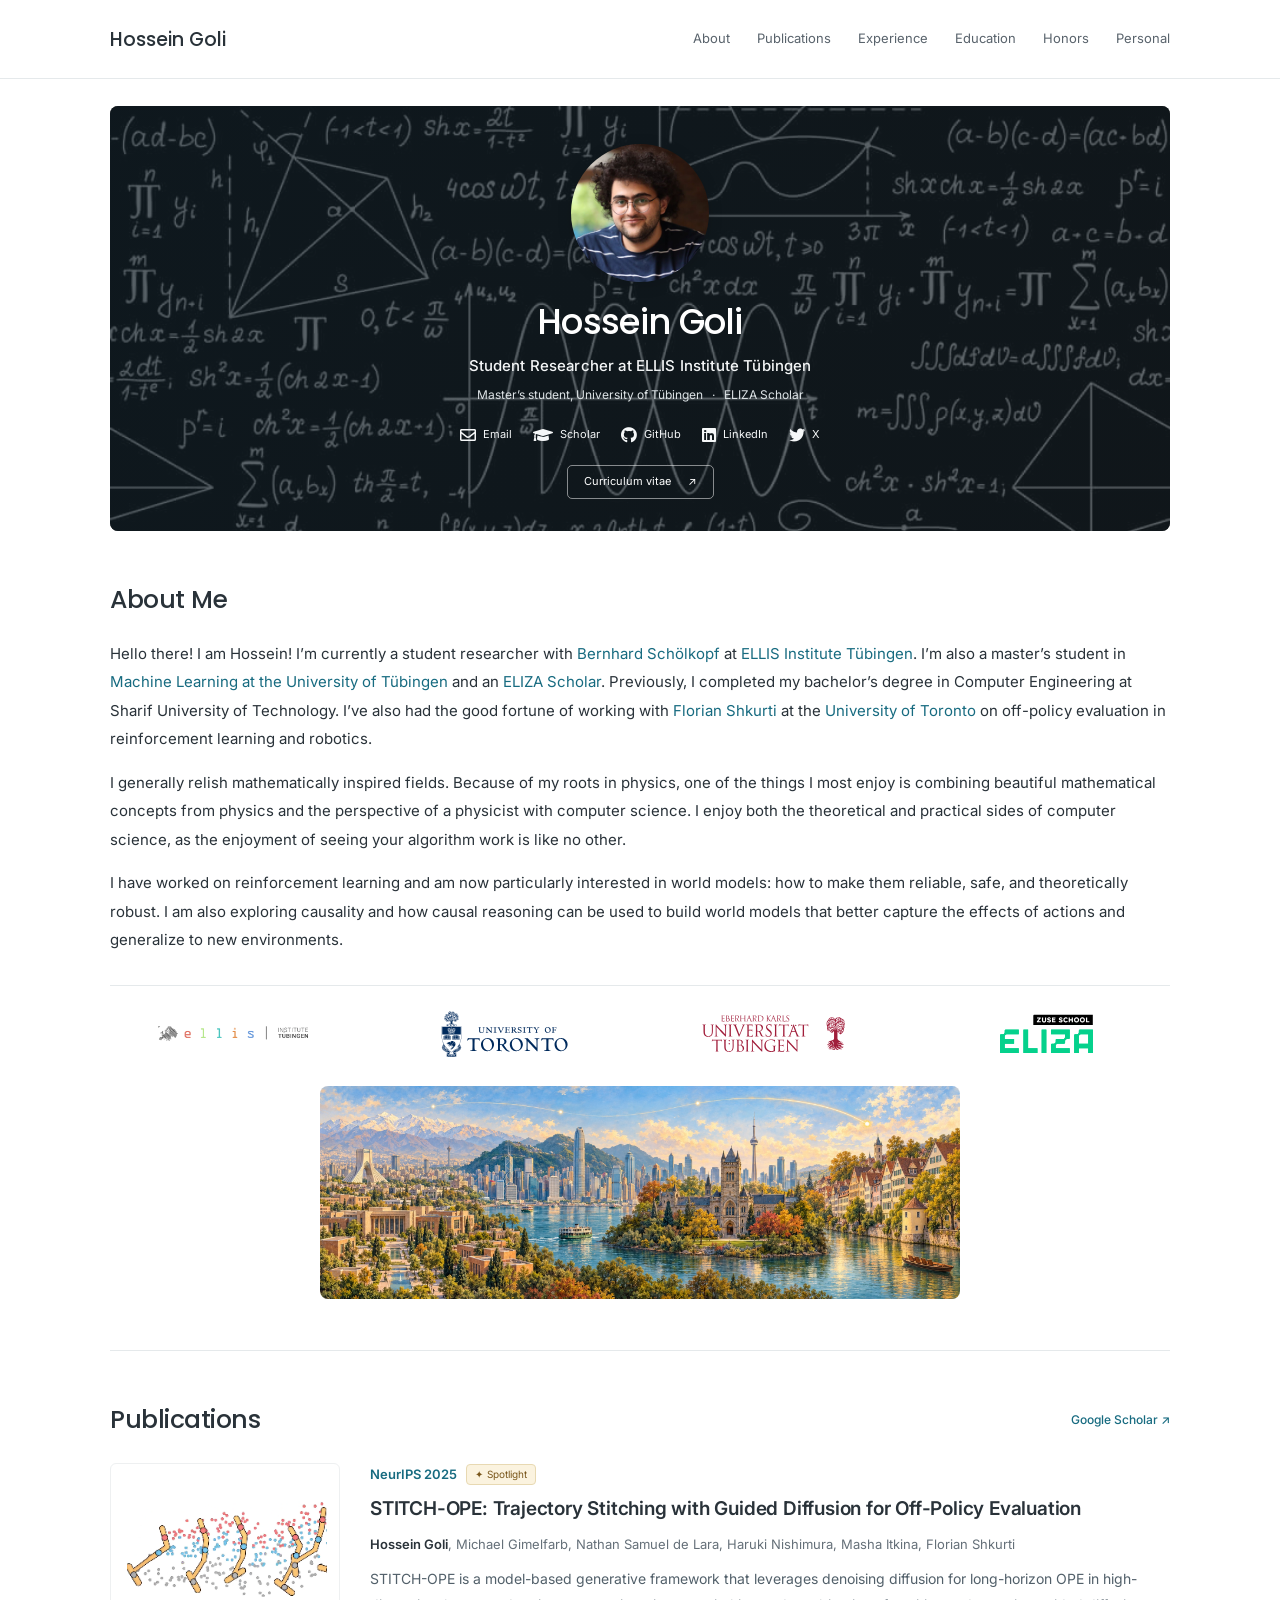
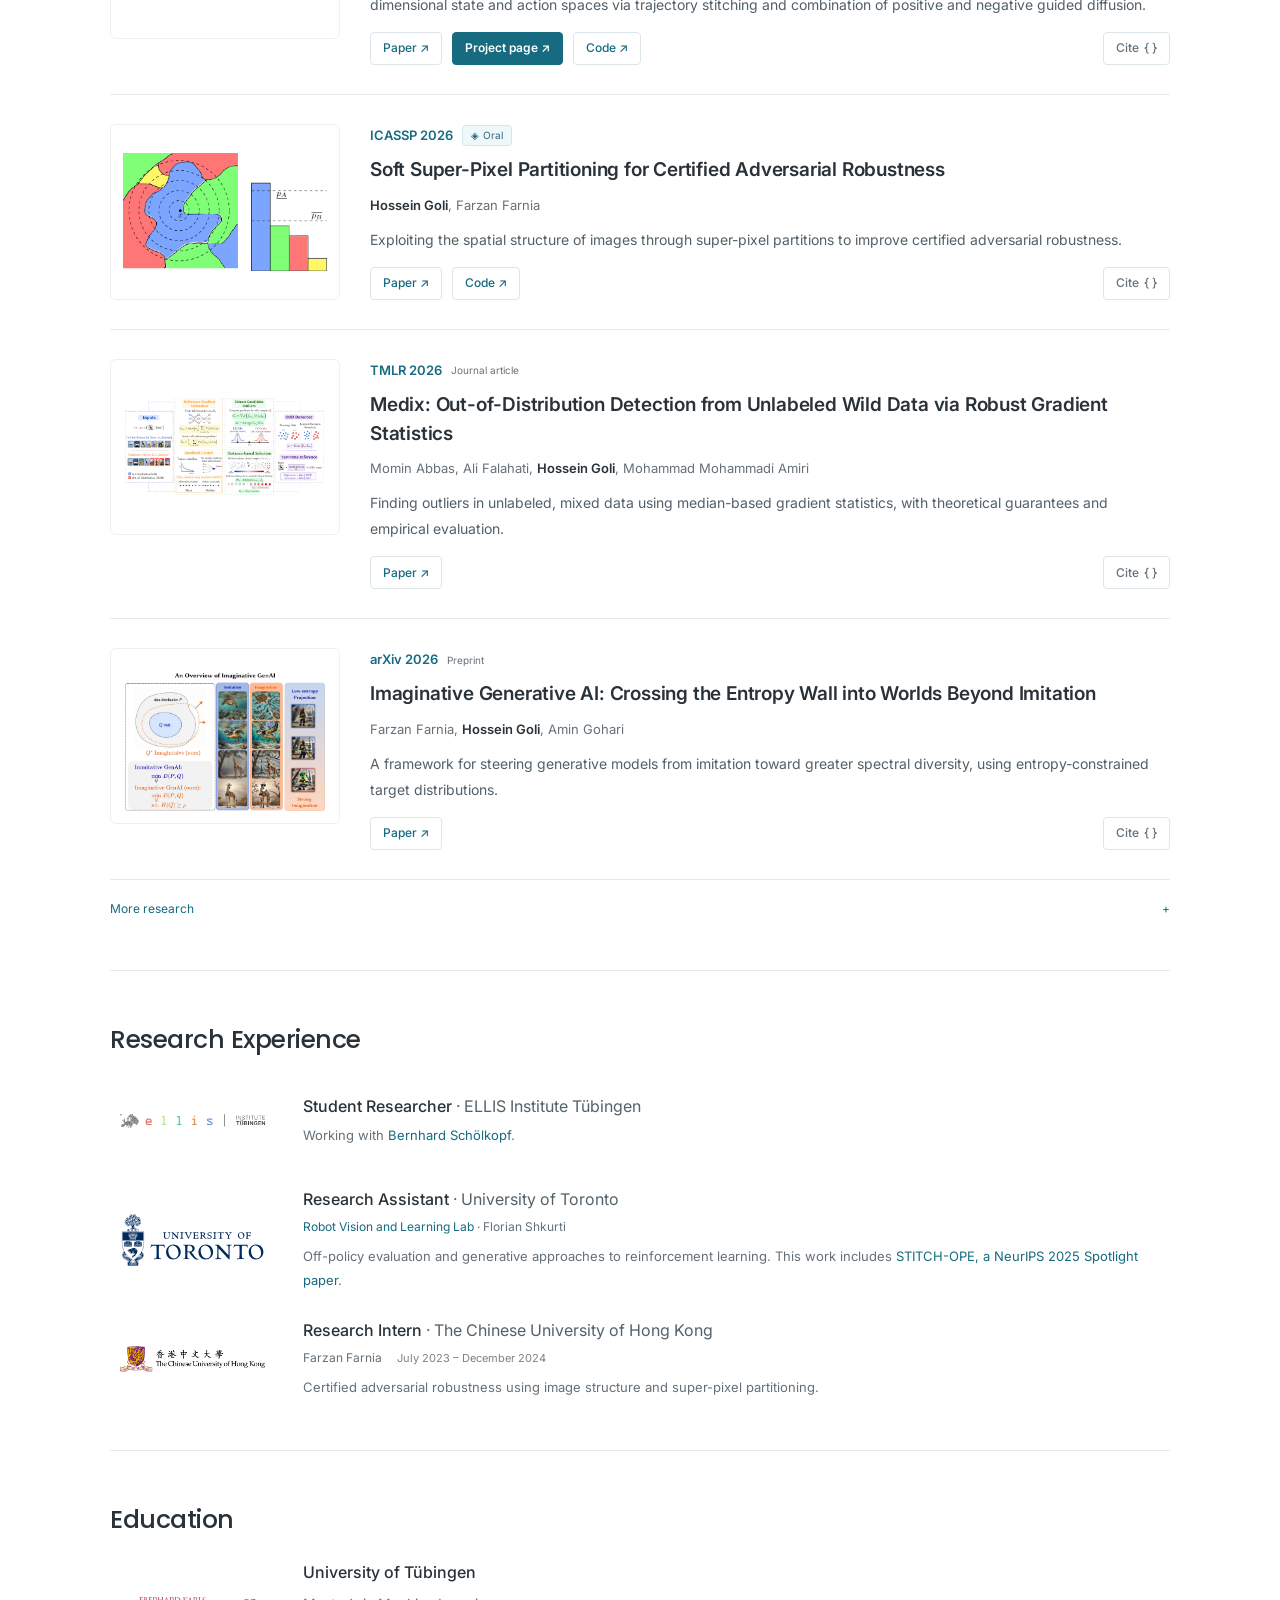
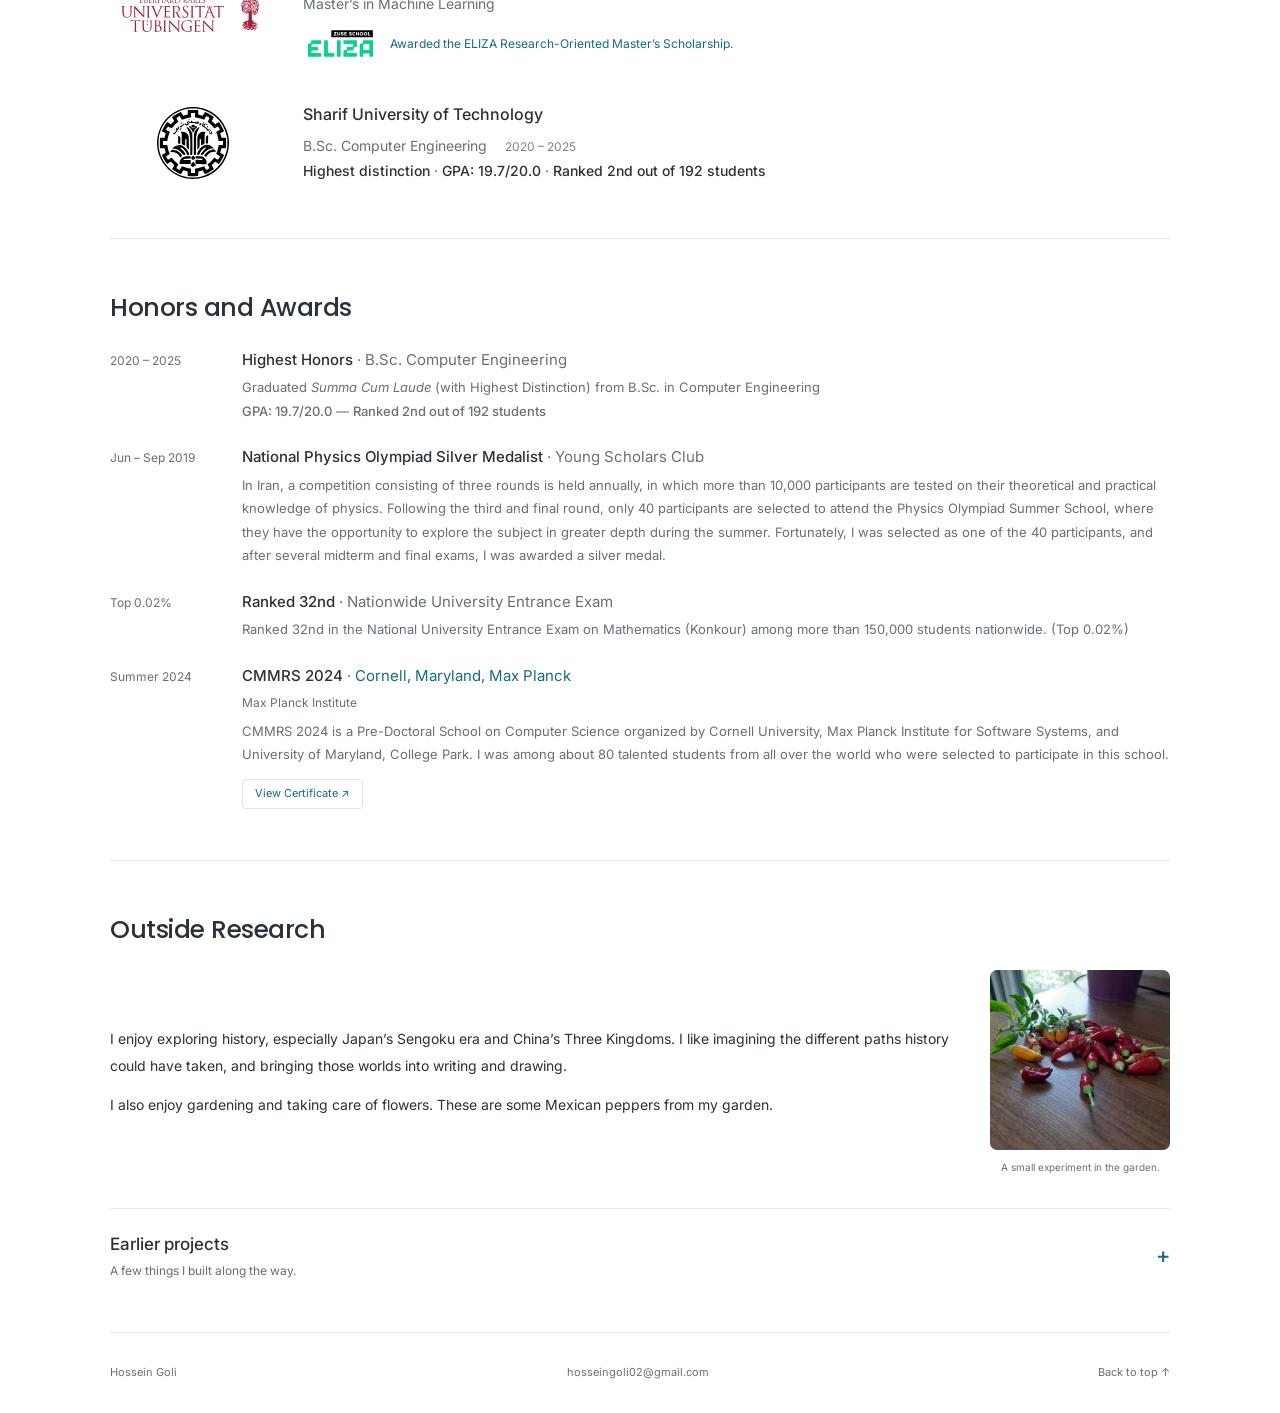
==== index.html @ 6c2a31c2 "Add research journey panorama and nabla favicon" ====
<!doctype html>
<html lang="en">
<head>
  <meta charset="utf-8">
  <meta name="viewport" content="width=device-width, initial-scale=1">
  <meta name="google-site-verification" content="JiIGxgBzDaIIcheO_4Y36lneiAfvYc4C6BI2XhHV5xU">
  <meta name="description" content="Hossein Goli — Student Researcher at ELLIS Institute Tübingen, Machine Learning master’s student at the University of Tübingen, and ELIZA scholarship recipient. Work in reinforcement learning and current interests in reliable, safe, theoretically robust world models and causal reasoning.">
  <meta name="theme-color" content="#ffffff">
  <meta property="og:title" content="Hossein Goli — Personal Website">
  <meta property="og:description" content="Research, publications, and background in machine learning, mathematics, and physics.">
  <meta property="og:type" content="website">
  <meta property="og:url" content="https://hgoli02.github.io/">
  <meta property="og:image" content="https://hgoli02.github.io/images/hossein-goli.jpeg">
  <link rel="canonical" href="https://hgoli02.github.io/">
  <title>Hossein Goli — Personal Website</title>
  <link rel="icon" type="image/svg+xml" href="images/favicon.svg?v=3">
  <link rel="preconnect" href="https://fonts.googleapis.com">
  <link rel="preconnect" href="https://fonts.gstatic.com" crossorigin>
  <link href="https://fonts.googleapis.com/css2?family=Inter:wght@400;500;600;700&family=Poppins:wght@400;500;600&display=swap" rel="stylesheet">
  <link rel="stylesheet" href="css/font-awesome/css/all.min.css">
  <link rel="stylesheet" href="css/main.css">
  <script src="scripts/design-mode.js"></script>
  <link rel="stylesheet" href="css/design-variants.css">
  <script src="scripts/main.js" defer></script>
</head>
<body id="top">
  <a class="skip-link" href="#main">Skip to content</a>
  <header class="site-header"><div class="header-inner shell">
    <a class="wordmark" href="#top">Hossein Goli</a>
    <nav class="site-nav" id="site-nav" aria-label="Main navigation"><a href="#about">About</a><a href="#publications">Publications</a><a href="#experience">Experience</a><a href="#background">Education</a><a href="#honors">Honors</a><a href="#hobbies">Personal</a></nav>
    <button class="menu-toggle" type="button" aria-expanded="false" aria-controls="site-nav" aria-label="Open navigation"><span></span><span></span></button>
  </div></header>
  <main id="main" class="shell">
    <section class="hero" id="intro" aria-labelledby="hero-title">
      <div class="hero-content">
        <img class="portrait" src="images/hossein-goli.jpeg" width="144" height="144" alt="Hossein Goli" fetchpriority="high">
        <h1 id="hero-title">Hossein Goli</h1>
        <p class="hero-subtitle"><a href="https://tuebingen.ellis.eu/en" target="_blank" rel="noopener">Student Researcher at ELLIS Institute Tübingen</a></p>
        <p class="hero-study">Master’s student, University of Tübingen <span aria-hidden="true">·</span> ELIZA Scholar</p>
        <nav class="social-links" aria-label="Contact and profile links">
          <a href="mailto:hosseingoli02@gmail.com"><i class="far fa-envelope" aria-hidden="true"></i><span>Email</span></a>
          <a href="https://scholar.google.com/citations?user=M0LAA-oAAAAJ&amp;hl=en" target="_blank" rel="noopener"><i class="fas fa-graduation-cap" aria-hidden="true"></i><span>Scholar</span></a>
          <a href="https://github.com/hgoli02" target="_blank" rel="noopener"><i class="fab fa-github" aria-hidden="true"></i><span>GitHub</span></a>
          <a href="https://www.linkedin.com/in/hosseingoli/" target="_blank" rel="noopener"><i class="fab fa-linkedin" aria-hidden="true"></i><span>LinkedIn</span></a>
          <a href="https://x.com/HogoGoli" target="_blank" rel="me noopener"><i class="fab fa-twitter" aria-hidden="true"></i><span>X</span></a>
        </nav>
        <a class="hero-cv" href="Final_CV.pdf" target="_blank" rel="noopener">Curriculum vitae <span aria-hidden="true">↗</span></a>
      </div>
    </section>
    <section class="about-section section" id="about" aria-labelledby="about-title">
      <h2 id="about-title">About Me</h2>
      <p>Hello there! I am Hossein! I’m currently a student researcher with <a href="https://tuebingen.ellis.eu/en/faculty" target="_blank" rel="noopener">Bernhard Schölkopf</a> at <a href="https://tuebingen.ellis.eu/en" target="_blank" rel="noopener">ELLIS Institute Tübingen</a>. I’m also a master’s student in <a href="https://uni-tuebingen.de/en/140323" target="_blank" rel="noopener">Machine Learning at the University of Tübingen</a> and an <a href="https://eliza.school/" target="_blank" rel="noopener">ELIZA Scholar</a>. Previously, I completed my bachelor’s degree in Computer Engineering at Sharif University of Technology. I’ve also had the good fortune of working with <a href="https://www.cs.toronto.edu/~florian/" target="_blank" rel="noopener">Florian Shkurti</a> at the <a href="https://www.utoronto.ca/" target="_blank" rel="noopener">University of Toronto</a> on off-policy evaluation in reinforcement learning and robotics.</p>
      <p>I generally relish mathematically inspired fields. Because of my roots in physics, one of the things I most enjoy is combining beautiful mathematical concepts from physics and the perspective of a physicist with computer science. I enjoy both the theoretical and practical sides of computer science, as the enjoyment of seeing your algorithm work is like no other.</p>
      <p>I have worked on reinforcement learning and am now particularly interested in world models: how to make them reliable, safe, and theoretically robust. I am also exploring causality and how causal reasoning can be used to build world models that better capture the effects of actions and generalize to new environments.</p>
      <div class="affiliation-logos" aria-label="Research, education, and scholarship affiliations">
        <a href="https://tuebingen.ellis.eu/en" target="_blank" rel="noopener"><img src="images/affiliations/ellis-institute.webp" alt="ELLIS Institute Tübingen" width="150" height="48"></a>
        <a href="https://www.utoronto.ca/" target="_blank" rel="noopener"><img src="images/affiliations/university-toronto.svg" alt="University of Toronto" width="150" height="48"></a>
        <a href="https://uni-tuebingen.de/en/140323" target="_blank" rel="noopener"><img src="images/affiliations/university-tuebingen.svg" alt="University of Tübingen" width="150" height="48"></a>
        <a href="https://eliza.school/" target="_blank" rel="noopener"><img src="images/affiliations/eliza.svg" alt="Zuse School ELIZA" width="150" height="48"></a>
      </div>
      <figure class="journey-panorama">
        <a href="images/research-journey.jpg" target="_blank" rel="noopener" aria-label="View the research journey illustration at full size"><img src="images/research-journey.jpg" width="2172" height="724" alt="A painted journey from Tehran and Sharif through Hong Kong and the University of Toronto to Tübingen’s Neckarfront, linked by a delicate golden trail across the sky." loading="lazy" decoding="async"></a>
      </figure>
    </section>
    <section class="research-section section" id="publications" aria-labelledby="research-title">
      <div class="section-heading"><h2 id="research-title">Publications</h2><a class="text-link" href="https://scholar.google.com/citations?user=M0LAA-oAAAAJ&amp;hl=en" target="_blank" rel="noopener">Google Scholar ↗</a></div>
      <div class="paper-list">
        <article class="paper paper-featured" id="stitch-ope" aria-labelledby="stitch-title">
          <a class="paper-visual" href="https://stitch-ope.github.io/" target="_blank" rel="noopener" aria-label="STITCH-OPE project page"><span class="paper-number" aria-hidden="true">01</span><img src="images/r2.png" width="480" height="275" alt="Guided diffusion joining partial trajectories into longer trajectories" loading="lazy"><span class="visual-caption">GUIDED DIFFUSION × POLICY EVALUATION</span></a>
          <div class="paper-content"><div class="paper-meta"><span class="venue">NeurIPS 2025</span><span class="distinction"><span aria-hidden="true">✦</span> Spotlight</span></div><h3 id="stitch-title"><a href="https://arxiv.org/abs/2505.20781" target="_blank" rel="noopener">STITCH-OPE: Trajectory Stitching with Guided Diffusion for Off-Policy Evaluation</a></h3><p class="authors"><strong>Hossein Goli</strong>, Michael Gimelfarb, Nathan Samuel de Lara, Haruki Nishimura, Masha Itkina, Florian Shkurti</p><p class="paper-summary">STITCH-OPE is a model-based generative framework that leverages denoising diffusion for long-horizon OPE in high-dimensional state and action spaces via trajectory stitching and combination of positive and negative guided diffusion.</p><div class="paper-links"><a href="https://arxiv.org/abs/2505.20781" target="_blank" rel="noopener">Paper ↗</a><a class="project-page-link" href="https://stitch-ope.github.io/" target="_blank" rel="noopener">Project page ↗</a><a href="https://github.com/STITCH-OPE/stitch-ope" target="_blank" rel="noopener">Code ↗</a><button class="cite-button" type="button" data-citation="stitch">Cite <span aria-hidden="true">{ }</span></button></div></div>
        </article>
        <article class="paper" id="soft-superpixels" aria-labelledby="robustness-title">
          <a class="paper-visual" href="https://www.cmsworkshops.com/ICASSP2026/view_paper.php?PaperNum=15790&amp;bare=1" target="_blank" rel="noopener" aria-label="Soft Super-Pixel Partitioning ICASSP paper"><span class="paper-number" aria-hidden="true">02</span><img src="images/r1.png" width="480" height="275" alt="Partition-based smoothing illustration with superpixel regions and robustness bounds" loading="lazy"><span class="visual-caption">SPATIAL STRUCTURE × CERTIFIED ROBUSTNESS</span></a>
          <div class="paper-content"><div class="paper-meta"><span class="venue">ICASSP 2026</span><span class="distinction distinction-oral"><span aria-hidden="true">◈</span> Oral</span></div><h3 id="robustness-title"><a href="https://www.cmsworkshops.com/ICASSP2026/view_paper.php?PaperNum=15790&amp;bare=1" target="_blank" rel="noopener">Soft Super-Pixel Partitioning for Certified Adversarial Robustness</a></h3><p class="authors"><strong>Hossein Goli</strong>, Farzan Farnia</p><p class="paper-summary">Exploiting the spatial structure of images through super-pixel partitions to improve certified adversarial robustness.</p><div class="paper-links"><a href="https://www.cmsworkshops.com/ICASSP2026/view_paper.php?PaperNum=15790&amp;bare=1" target="_blank" rel="noopener">Paper ↗</a><a href="https://github.com/hgoli02/SoftSuperpixels" target="_blank" rel="noopener">Code ↗</a><button class="cite-button" type="button" data-citation="superpixels">Cite <span aria-hidden="true">{ }</span></button></div></div>
        </article>
        <article class="paper" id="medix" aria-labelledby="medix-title">
          <a class="paper-visual" href="https://arxiv.org/abs/2510.06505" target="_blank" rel="noopener" aria-label="Read Medix"><span class="paper-number" aria-hidden="true">03</span><img src="images/medix-teaser.png" width="2744" height="1302" alt="Medix pipeline: reference gradients, robust median statistics, candidate outliers, and an out-of-distribution detector" loading="lazy"><span class="visual-caption">ROBUST STATISTICS × OOD DETECTION</span></a>
          <div class="paper-content"><div class="paper-meta"><span class="venue">TMLR 2026</span><span class="paper-type">Journal article</span></div><h3 id="medix-title"><a href="https://arxiv.org/abs/2510.06505" target="_blank" rel="noopener">Medix: Out-of-Distribution Detection from Unlabeled Wild Data via Robust Gradient Statistics</a></h3><p class="authors">Momin Abbas, Ali Falahati, <strong>Hossein Goli</strong>, Mohammad Mohammadi Amiri</p><p class="paper-summary">Finding outliers in unlabeled, mixed data using median-based gradient statistics, with theoretical guarantees and empirical evaluation.</p><div class="paper-links"><a href="https://arxiv.org/abs/2510.06505" target="_blank" rel="noopener">Paper ↗</a><button class="cite-button" type="button" data-citation="medix">Cite <span aria-hidden="true">{ }</span></button></div></div>
        </article>
        <article class="paper" id="imaginative-ai" aria-labelledby="imaginative-title">
          <a class="paper-visual" href="https://arxiv.org/abs/2608.09385" target="_blank" rel="noopener" aria-label="Read Imaginative Generative AI"><span class="paper-number" aria-hidden="true">04</span><img src="images/imaginative-ai-teaser.png" width="1225" height="920" alt="Imaginative Generative AI framework comparing imitation, imagination, and diversity in generated images" loading="lazy"><span class="visual-caption">GENERATIVE MODELS × SPECTRAL DIVERSITY</span></a>
          <div class="paper-content"><div class="paper-meta"><span class="venue">arXiv 2026</span><span class="paper-type">Preprint</span></div><h3 id="imaginative-title"><a href="https://arxiv.org/abs/2608.09385" target="_blank" rel="noopener">Imaginative Generative AI: Crossing the Entropy Wall into Worlds Beyond Imitation</a></h3><p class="authors">Farzan Farnia, <strong>Hossein Goli</strong>, Amin Gohari</p><p class="paper-summary">A framework for steering generative models from imitation toward greater spectral diversity, using entropy-constrained target distributions.</p><div class="paper-links"><a href="https://arxiv.org/abs/2608.09385" target="_blank" rel="noopener">Paper ↗</a><button class="cite-button" type="button" data-citation="imaginative">Cite <span aria-hidden="true">{ }</span></button></div></div>
        </article>
      </div>
      <details class="additional-research"><summary>More research <span aria-hidden="true">+</span></summary><div><p class="eyebrow">PREPRINT · 2024, REVISED 2026</p><h3><a href="social-event-detection/">Detecting Popular Social Events through Limited Observation with Deep Survival Analysis ↗</a></h3><p class="authors">Maryam Ramezani, <strong>Hossein Goli</strong>, AmirMohammad Izadi, Hamid R. Rabiee</p><a class="text-link" href="https://arxiv.org/abs/2410.01320" target="_blank" rel="noopener">Paper ↗</a></div></details>

    </section>
    <section class="experience-section section" id="experience" aria-labelledby="experience-title">
      <h2 id="experience-title">Research Experience</h2>
      <div class="experience-list">
        <article class="experience-row"><a class="institution-logo" href="https://tuebingen.ellis.eu/en" target="_blank" rel="noopener"><img src="images/affiliations/ellis-institute.webp" width="145" height="65" alt="ELLIS Institute Tübingen" loading="lazy"></a><div><h3>Student Researcher <span>· ELLIS Institute Tübingen</span></h3><p>Working with <a href="https://tuebingen.ellis.eu/en/faculty" target="_blank" rel="noopener">Bernhard Schölkopf</a>.</p></div></article>
        <article class="experience-row"><a class="institution-logo" href="https://www.utoronto.ca/" target="_blank" rel="noopener"><img src="images/affiliations/university-toronto.svg" width="145" height="65" alt="University of Toronto" loading="lazy"></a><div><h3>Research Assistant <span>· University of Toronto</span></h3><p class="experience-lab"><a href="https://rvl.cs.toronto.edu/" target="_blank" rel="noopener">Robot Vision and Learning Lab</a> · Florian Shkurti</p><p>Off-policy evaluation and generative approaches to reinforcement learning. This work includes <a href="#stitch-ope">STITCH-OPE, a NeurIPS 2025 Spotlight paper</a>.</p></div></article>
        <article class="experience-row"><a class="institution-logo" href="https://www.cuhk.edu.hk/" target="_blank" rel="noopener"><img src="images/affiliations/cuhk.png" width="145" height="65" alt="The Chinese University of Hong Kong" loading="lazy"></a><div><h3>Research Intern <span>· The Chinese University of Hong Kong</span></h3><p class="experience-lab">Farzan Farnia <span class="experience-date">July 2023 – December 2024</span></p><p>Certified adversarial robustness using image structure and super-pixel partitioning.</p></div></article>
      </div>
    </section>
    <section class="education-section section" id="background" aria-labelledby="education-title">
      <h2 id="education-title">Education</h2>
      <div class="education-list">
        <article class="education-row"><a class="institution-logo" href="https://uni-tuebingen.de/en/140323" target="_blank" rel="noopener"><img src="images/affiliations/university-tuebingen.svg" width="145" height="65" alt="University of Tübingen" loading="lazy"></a><div><h3>University of Tübingen</h3><p>Master’s in Machine Learning</p><a class="scholarship-affiliation" href="https://eliza.school/" target="_blank" rel="noopener"><img src="images/affiliations/eliza.svg" width="75" height="33" alt="Zuse School ELIZA" loading="lazy"><span>Awarded the ELIZA Research-Oriented Master’s Scholarship.</span></a></div></article>
        <article class="education-row"><a class="institution-logo sharif-logo" href="https://www.sharif.ir/" target="_blank" rel="noopener"><img src="images/affiliations/sharif.svg" width="72" height="72" alt="Sharif University of Technology" loading="lazy"></a><div><h3>Sharif University of Technology</h3><p>B.Sc. Computer Engineering <span class="education-date">2020 – 2025</span></p><p class="education-distinction"><strong>Highest distinction</strong> · <strong>GPA: 19.7/20.0</strong> · <strong>Ranked 2nd out of 192 students</strong></p></div></article>
      </div>
    </section>
    <section class="honors-section section" id="honors" aria-labelledby="honors-title">
      <h2 id="honors-title">Honors and Awards</h2>
      <div class="honors-list">
        <article class="honor"><span class="honor-year">2020 – 2025</span><div><h3>Highest Honors <span>· B.Sc. Computer Engineering</span></h3><p>Graduated <em>Summa Cum Laude</em> (with Highest Distinction) from B.Sc. in Computer Engineering<br><strong>GPA: 19.7/20.0</strong> — <strong>Ranked 2nd out of 192 students</strong></p></div></article>
        <article class="honor"><span class="honor-year">Jun – Sep 2019</span><div><h3>National Physics Olympiad Silver Medalist <span>· Young Scholars Club</span></h3><p>In Iran, a competition consisting of three rounds is held annually, in which more than 10,000 participants are tested on their theoretical and practical knowledge of physics. Following the third and final round, only 40 participants are selected to attend the Physics Olympiad Summer School, where they have the opportunity to explore the subject in greater depth during the summer. Fortunately, I was selected as one of the 40 participants, and after several midterm and final exams, I was awarded a silver medal.</p></div></article>
        <article class="honor"><span class="honor-year">Top 0.02%</span><div><h3>Ranked 32nd <span>· Nationwide University Entrance Exam</span></h3><p>Ranked 32nd in the National University Entrance Exam on Mathematics (Konkour) among more than 150,000 students nationwide. (Top 0.02%)</p></div></article>
        <article class="honor"><span class="honor-year">Summer 2024</span><div><h3>CMMRS 2024 <span>· <a href="https://cmmrs.mpi-sws.org/" target="_blank" rel="noopener">Cornell, Maryland, Max Planck</a></span></h3><p class="honor-location">Max Planck Institute</p><p>CMMRS 2024 is a Pre-Doctoral School on Computer Science organized by Cornell University, Max Planck Institute for Software Systems, and University of Maryland, College Park. I was among about 80 talented students from all over the world who were selected to participate in this school.</p><a class="certificate-link" href="https://drive.google.com/file/d/16ekWHy3Iwi5sma4A84y0fx3NFPo0s_Sz/view?usp=sharing" target="_blank" rel="noopener">View Certificate ↗</a></div></article>
      </div>
    </section>
    <section class="personal-section section" id="hobbies" aria-labelledby="personal-title"><h2 id="personal-title">Outside Research</h2><div class="personal-layout"><div><p>I enjoy exploring history, especially Japan’s Sengoku era and China’s Three Kingdoms. I like imagining the different paths history could have taken, and bringing those worlds into writing and drawing.</p><p>I also enjoy gardening and taking care of flowers. These are some Mexican peppers from my garden.</p></div><figure><img src="images/mexico.png" width="180" height="180" alt="Mexican peppers from Hossein’s garden" loading="lazy"><figcaption>A small experiment in the garden.</figcaption></figure></div>
      <details class="project-details" id="coursework"><summary><span>Earlier projects<span class="summary-detail">A few things I built along the way.</span></span><span class="expand-mark" aria-hidden="true">+</span></summary><div class="project-grid"><article><img src="images/c1.png" width="440" height="250" alt="Computer vision segmentation results" loading="lazy"><h3>Computer vision &amp; Tiny-NeRF</h3><p>Graph-based image segmentation with superpixels, plus a compact neural radiance field implementation.</p><div class="paper-links"><a href="https://github.com/hgoli02/Computer-Vision-Project/tree/master" target="_blank" rel="noopener">Code ↗</a><a href="https://drive.google.com/file/d/1CR9wnSu_XvaSnVe2yInE3fyfTQPRT-1K/view?usp=sharing" target="_blank" rel="noopener">Report ↗</a></div></article><article><img src="images/c3.png" width="440" height="250" alt="Distributed message queue project" loading="lazy"><h3>A message queue, from scratch</h3><p>A distributed, fault-tolerant messaging system with Docker, inspired by Kafka.</p><div class="paper-links"><a href="https://github.com/hgoli02/System-Analysis-Design-Project" target="_blank" rel="noopener">Code ↗</a></div></article><article><img src="images/c4.png" width="440" height="250" alt="YuGiOh game interface" loading="lazy"><h3>YuGiOh in Java</h3><p>Game logic, a graphical interface, and peer-to-peer multiplayer. Built as a course project.</p><div class="paper-links"><a href="https://github.com/Advanced-Programming-2021/project-team-01" target="_blank" rel="noopener">Code ↗</a><a href="https://www.youtube.com/watch?v=JjeMkfYHdVU" target="_blank" rel="noopener">Trailer ↗</a></div></article></div></details>
    </section>
  </main>
  <footer class="site-footer shell"><span>Hossein Goli</span><a href="mailto:hosseingoli02@gmail.com">hosseingoli02@gmail.com</a><a href="#top">Back to top ↑</a></footer>
  <dialog id="citation-dialog" aria-labelledby="citation-title"><div class="dialog-header"><h2 id="citation-title">Cite this work</h2><button class="dialog-close" type="button" aria-label="Close citation">×</button></div><pre><code id="citation-text"></code></pre><div class="dialog-footer"><p id="copy-status" role="status" aria-live="polite"></p><button class="button" type="button" id="copy-citation">Copy BibTeX</button></div></dialog>
</body>
</html>
---- css/main.css ----
:root { color-scheme:light; --ink:#293239; --muted:#657079; --line:#e5e9eb; --accent:#176b80; --accent-soft:#eef6f8; --font:"Inter",-apple-system,BlinkMacSystemFont,"Segoe UI",sans-serif; --heading:"Poppins",var(--font); }
* { box-sizing:border-box; }
html { scroll-behavior:smooth; scroll-padding-top:100px; }
body { margin:0; color:var(--ink); background:#fff; font:16px/1.8 var(--font); -webkit-font-smoothing:antialiased; }
::selection { background:#d8eaf0; }
h1,h2,h3,p { margin:0; }
a { color:var(--accent); text-decoration:none; }
a:hover { text-decoration:underline; text-underline-offset:3px; }
button { font:inherit; cursor:pointer; }
a,button,summary { touch-action:manipulation; -webkit-tap-highlight-color:transparent; }
a:focus-visible,button:focus-visible,summary:focus-visible { outline:2px solid var(--accent); outline-offset:5px; }
img { display:block; max-width:100%; }
.shell { width:min(1060px,calc(100% - 80px)); margin-inline:auto; }
.skip-link { position:fixed; z-index:30; top:10px; left:10px; padding:8px 18px; color:#fff; background:var(--accent); transform:translateY(-160%); }
.skip-link:focus { transform:translateY(0); }
.site-header { position:sticky; top:0; z-index:10; background:#fffffff5; border-bottom:1px solid var(--line); backdrop-filter:blur(12px); }
.header-inner { display:flex; align-items:center; justify-content:space-between; gap:25px; min-height:78px; }
.wordmark { font:500 19px var(--heading); color:var(--ink); }
.wordmark:hover { text-decoration:none; }
.site-nav { display:flex; align-items:center; gap:27px; }
.site-nav a { font-size:13px; color:#59636c; }
.site-nav a:hover { color:var(--accent); text-decoration:none; }
.menu-toggle { display:none; width:40px; height:40px; border:1px solid var(--line); border-radius:5px; background:#fff; padding:9px; }
.menu-toggle span { width:19px; height:1px; background:var(--ink); }
.hero { position:relative; margin-top:27px; padding:38px 25px 32px; border-radius:8px; overflow:hidden; text-align:center; color:#fff; background:#20282b url('../images/header-background.jpg') center / cover no-repeat; }
.hero::before { content:""; position:absolute; inset:0; background:linear-gradient(110deg,#142129b8,#172026b0); }
.hero-content { position:relative; }
.portrait { width:138px; height:138px; object-fit:cover; border:0; border-radius:50%; margin-inline:auto; box-shadow:0 3px 15px #0002; }
.hero h1 { font:500 35px/1.3 var(--heading); margin-top:17px; letter-spacing:-.7px; }
.hero-subtitle { font-size:15px; font-weight:500; margin-top:7px; color:#f4f6f7; letter-spacing:.15px; }
.hero-subtitle a { color:inherit; }
.hero-study { font-size:12px; color:#dde3e6; margin-top:5px; }
.hero-study > span { margin-inline:6px; }
.social-links { display:flex; justify-content:center; flex-wrap:wrap; gap:21px; margin-top:20px; }
.social-links a { display:inline-flex; align-items:center; gap:7px; color:#f5f7f8; font-size:11px; }
.social-links i { font-size:16px; }
.social-links a:hover { color:#fff; text-decoration:underline; }
.hero-cv { display:inline-flex; align-items:center; gap:17px; color:#fff; border:1px solid #ffffff80; border-radius:5px; padding:6px 16px; margin-top:20px; font-size:11px; transition:background .2s; }
.hero-cv:hover { color:#fff; background:#ffffff16; text-decoration:none; }
.section { padding-block:51px; border-bottom:1px solid var(--line); }
.section > h2,.section-heading h2 { font:500 25px/1.4 var(--heading); letter-spacing:-.5px; }
.section > h2 { margin-bottom:23px; }
.section-heading { display:flex; align-items:center; justify-content:space-between; gap:20px; margin-bottom:26px; }
.text-link { display:inline-flex; align-items:center; gap:7px; font-size:12px; font-weight:500; }
.about-section p { font-size:15px; line-height:1.9; }
.about-section p + p { margin-top:15px; }
.about-section strong { font-weight:500; }
.affiliation-logos { display:grid; grid-template-columns:repeat(4,minmax(0,1fr)); gap:25px; margin-top:30px; padding-top:24px; border-top:1px solid var(--line); }
.affiliation-logos > a { display:flex; flex-direction:column; align-items:center; gap:11px; color:var(--muted); font-size:11px; text-align:center; }
.affiliation-logos img { object-fit:contain; width:150px; max-width:100%; height:48px; }
.affiliation-logos > a:last-child img { width:95px; }
.journey-panorama { width:min(100%,640px); margin:28px auto 0; }
.journey-panorama a { display:block; border-radius:8px; cursor:zoom-in; }
.journey-panorama img { width:100%; height:auto; border-radius:8px; }
.paper-list { display:grid; gap:29px; }
.paper { display:grid; grid-template-columns:230px minmax(0,1fr); gap:30px; padding-bottom:29px; border-bottom:1px solid var(--line); }
.paper:last-child { padding-bottom:0; border-bottom:0; }
.paper-visual { align-self:start; display:block; background:#fff; border:1px solid #eef0f1; border-radius:6px; padding:12px; overflow:hidden; }
.paper-visual img { width:100%; height:150px; object-fit:contain; }
.paper-number,.visual-caption { display:none; }
.paper-content { min-width:0; }
.paper-meta { display:flex; align-items:center; flex-wrap:wrap; gap:9px; margin-bottom:9px; }
.venue { font-size:13px; font-weight:600; color:var(--accent); }
.distinction { display:inline-flex; align-items:center; gap:4px; font-size:10px; line-height:1.7; padding:1px 8px; color:#79561b; background:#fbf3df; border:1px solid #e8d9b2; border-radius:4px; }
.distinction-oral { color:#306674; background:#eef7f9; border-color:#d2e6eb; }
.paper-type { color:var(--muted); font-size:10px; }
.paper h3 { font:600 19px/1.5 var(--font); letter-spacing:-.2px; margin-bottom:8px; }
.paper h3 a { color:var(--ink); }
.paper h3 a:hover { color:var(--accent); text-decoration:none; }
.authors { color:var(--muted); font-size:13px; line-height:1.85; }
.authors strong { color:var(--ink); font-weight:600; }
.paper-summary { color:#52606a; font-size:14px; line-height:1.85; margin-top:10px; }
.paper-links { display:flex; align-items:center; flex-wrap:wrap; gap:10px; margin-top:14px; }
.paper-links > a,.cite-button { display:inline-flex; align-items:center; justify-content:center; min-height:33px; padding:4px 12px; border:1px solid #dce5e9; border-radius:4px; font:500 12px/1.8 var(--font); color:var(--accent); background:#fff; transition:background .15s,border-color .15s; }
.paper-links > a:hover,.cite-button:hover { background:var(--accent-soft); border-color:#b9d0d8; text-decoration:none; }
.paper-links .project-page-link { color:#fff; background:var(--accent); border-color:var(--accent); font-weight:600; }
.paper-links .project-page-link:hover { color:#fff; background:#12576a; border-color:#12576a; }
.cite-button { margin-left:auto; color:var(--muted); }
.cite-button span { margin-left:5px; }
summary { cursor:pointer; list-style:none; }
summary::-webkit-details-marker { display:none; }
.additional-research { border-top:1px solid var(--line); margin-top:29px; }
.additional-research summary { display:flex; align-items:center; justify-content:space-between; padding-top:18px; font-size:12px; color:var(--accent); }
.additional-research > div { padding-top:18px; }
.additional-research h3 { font:500 16px/1.6 var(--font); margin-block:7px; }
.additional-research .eyebrow { color:var(--muted); font-size:10px; }
.additional-research .text-link { margin-top:9px; }
.experience-list { display:grid; gap:26px; }
.experience-row { display:grid; grid-template-columns:165px minmax(0,1fr); gap:28px; align-items:center; }
.institution-logo { display:flex; align-items:center; justify-content:center; background:#fff; padding:8px; min-height:80px; }
.institution-logo img { width:145px; height:65px; object-fit:contain; }
.experience-row h3 { font:500 16px/1.6 var(--font); margin-bottom:3px; }
.experience-row h3 span { color:#53616a; font-weight:400; }
.experience-row p { font-size:13px; color:var(--muted); line-height:1.85; }
.experience-row p + p { margin-top:6px; }
.experience-row .experience-lab { font-size:12px; }
.experience-date { display:inline-block; margin-left:12px; color:#7a848b; font-size:11px; }
.education-list { display:grid; gap:30px; }
.education-row { display:grid; grid-template-columns:165px minmax(0,1fr); gap:28px; align-items:center; }
.education-row h3 { font:500 16px/1.6 var(--font); margin-bottom:5px; }
.education-row p { font-size:14px; color:var(--muted); }
.education-distinction strong { color:var(--ink); font-weight:500; }
.education-date { margin-left:14px; color:#7a848b; font-size:12px; }
.sharif-logo img { width:72px; height:72px; }
.scholarship-affiliation { display:inline-flex; align-items:center; gap:12px; margin-top:11px; font-size:12px; }
.scholarship-affiliation img { object-fit:contain; width:75px; height:33px; }
.honors-list { display:grid; gap:22px; }
.honor { display:grid; grid-template-columns:112px minmax(0,1fr); gap:20px; }
.honor-year { font-size:12px; color:var(--muted); padding-top:2px; }
.honor h3 { font:500 15px/1.65 var(--font); margin-bottom:4px; }
.honor h3 span { font-weight:400; color:var(--muted); }
.honor p { color:var(--muted); font-size:13px; }
.honor strong { font-weight:500; }
.honor .honor-location { font-size:12px; margin-bottom:6px; }
.certificate-link { display:inline-block; margin-top:12px; padding:4px 12px; border:1px solid #dce5e9; border-radius:4px; font-size:11px; }
.certificate-link:hover { background:var(--accent-soft); text-decoration:none; }
.project-details { border-top:1px solid var(--line); margin-top:32px; }
.project-details > summary { display:flex; align-items:center; justify-content:space-between; gap:20px; padding-top:22px; font:500 17px/1.6 var(--font); }
.summary-detail { display:block; font:400 12px/1.7 var(--font); color:var(--muted); margin-top:3px; }
.expand-mark { color:var(--accent); font-size:22px; transition:transform .2s; }
details[open] > summary .expand-mark { transform:rotate(45deg); }
.project-grid h3 { font:500 15px/1.6 var(--font); }
.personal-layout { display:grid; grid-template-columns:minmax(0,1fr) 180px; gap:32px; align-items:center; }
.personal-layout p { font-size:14px; line-height:1.9; }
.personal-layout p + p { margin-top:13px; }
.personal-layout figure { margin:0; text-align:center; }
.personal-layout img { width:180px; height:180px; object-fit:cover; border-radius:7px; margin:auto; }
.personal-layout figcaption { color:var(--muted); font-size:10px; margin-top:8px; }
.project-grid { display:grid; grid-template-columns:repeat(3,1fr); gap:25px; padding-top:24px; }
.project-grid img { width:100%; height:140px; object-fit:cover; object-position:top; border:1px solid var(--line); border-radius:5px; margin-bottom:13px; }
.project-grid p { color:var(--muted); font-size:12px; margin-top:7px; }
.project-grid .paper-links { margin-top:11px; }
.site-footer { display:flex; flex-wrap:wrap; align-items:center; justify-content:space-between; gap:20px; padding-block:30px; font-size:11px; color:var(--muted); }
.site-footer a { color:var(--muted); }
.button { padding:9px 16px; border:1px solid var(--accent); background:var(--accent); color:#fff; border-radius:5px; font-size:12px; }
.button:hover { background:#12576a; }
dialog { color:var(--ink); background:#fff; border:1px solid var(--line); border-radius:9px; padding:25px; width:min(680px,calc(100% - 36px)); box-shadow:0 20px 70px #0002; }
dialog::backdrop { background:#15212d66; backdrop-filter:blur(3px); }
.dialog-header,.dialog-footer { display:flex; align-items:center; justify-content:space-between; gap:20px; }
.dialog-header h2 { font:500 21px var(--heading); }
.dialog-close { display:grid; place-items:center; width:36px; height:36px; border:0; background:none; color:var(--muted); font-size:25px; }
dialog pre { font:11px/1.9 monospace; background:#f6f8f9; border:1px solid var(--line); border-radius:5px; padding:18px; margin-block:21px; max-height:50vh; overflow:auto; white-space:pre-wrap; overflow-wrap:anywhere; user-select:all; }
.dialog-footer p { font-size:12px; color:var(--muted); }
.dialog-footer button { flex-shrink:0; }
@media(max-width:900px) {
  .shell { width:calc(100% - 56px); } .site-nav { gap:19px; } .site-nav a { font-size:12px; }
  .paper { grid-template-columns:205px minmax(0,1fr); gap:25px; } .paper h3 { font-size:18px; }
  .experience-row,.education-row { grid-template-columns:150px minmax(0,1fr); gap:25px; }
}
@media(max-width:680px) {
  html { scroll-padding-top:85px; } .shell { width:calc(100% - 36px); } .header-inner { min-height:68px; }
  .wordmark { font-size:18px; } .menu-toggle { display:flex; flex-direction:column; align-items:center; justify-content:center; gap:6px; }
  .menu-toggle[aria-expanded="true"] span:first-child { transform:translateY(3.5px) rotate(45deg); } .menu-toggle[aria-expanded="true"] span:last-child { transform:translateY(-3.5px) rotate(-45deg); }
  .site-nav { position:absolute; display:none; top:67px; left:0; right:0; padding:12px 23px 20px; background:#fff; border-bottom:1px solid var(--line); flex-direction:column; align-items:stretch; gap:0; }
  .site-nav.is-open { display:flex; } .site-nav a { font-size:14px; padding-block:10px; }
  .hero { margin-top:18px; padding:30px 18px; border-radius:6px; } .portrait { width:120px; height:120px; }
  .hero h1 { font-size:30px; margin-top:15px; } .hero-subtitle { font-size:12px; } .hero-study { font-size:11px; max-width:290px; margin:6px auto 0; }
  .social-links { gap:17px; margin-top:18px; } .social-links a { font-size:10px; gap:5px; } .social-links i { font-size:15px; }
  .section { padding-block:37px; } .section > h2,.section-heading h2 { font-size:22px; } .section > h2 { margin-bottom:20px; }
  .section-heading { margin-bottom:24px; } .section-heading .text-link { font-size:10px; }
  .about-section p { font-size:14px; } .affiliation-logos { grid-template-columns:repeat(2,minmax(0,1fr)); gap:24px 18px; } .affiliation-logos > a { gap:8px; font-size:10px; }
  .affiliation-logos img { width:135px; height:43px; } .affiliation-logos > a:last-child img { width:83px; }
  .journey-panorama { margin-top:25px; }
  .paper { grid-template-columns:1fr; gap:16px; padding-bottom:26px; } .paper-visual { width:100%; padding:14px; } .paper-visual img { height:160px; }
  .paper h3 { font-size:19px; } .paper-summary { font-size:14px; } .paper-links { gap:9px; margin-top:11px; } .paper-links > a,.cite-button { min-height:36px; font-size:12px; }
  .experience-row,.education-row { grid-template-columns:100px minmax(0,1fr); gap:17px; align-items:start; } .institution-logo { padding:4px; min-height:60px; } .institution-logo img { width:92px; height:53px; }
  .experience-row h3 { font-size:15px; } .experience-row h3 > span { display:block; } .experience-row p { font-size:12px; } .experience-date { display:block; margin-left:0; font-size:10px; }
  .education-row h3 { font-size:15px; } .education-row p { font-size:12px; } .education-date { display:block; margin-left:0; font-size:11px; } .sharif-logo img { width:63px; height:63px; }
  .scholarship-affiliation { flex-wrap:wrap; gap:5px 9px; } .honor { grid-template-columns:78px minmax(0,1fr); gap:16px; } .honor-year { font-size:10px; padding-top:4px; }
  .honor h3 { font-size:14px; } .honor p { font-size:12px; }
  .personal-layout { grid-template-columns:1fr; gap:20px; } .personal-layout p { font-size:13px; } .personal-layout img { width:160px; height:160px; }
  .project-grid { grid-template-columns:1fr; gap:25px; } .project-grid img { height:180px; } .project-grid p { font-size:13px; }
  .site-footer { gap:12px; font-size:10px; } .site-footer > span { width:100%; }
}
@media(max-width:380px) {
  .shell { width:calc(100% - 30px); } .hero { padding-inline:12px; } .social-links { gap:12px; } .social-links a { font-size:9px; }
  .paper-visual img { height:140px; } .personal-layout { gap:20px; }
  .experience-row,.education-row { grid-template-columns:1fr; gap:8px; } .institution-logo { justify-content:flex-start; min-height:0; padding:0; } .institution-logo img { width:120px; height:45px; } .sharif-logo img { width:60px; height:60px; }
  .dialog-footer { flex-direction:column-reverse; align-items:flex-start; gap:12px; }
}
@media(prefers-reduced-motion:reduce) { html { scroll-behavior:auto; } *,*::before,*::after { animation:none !important; transition:none !important; } }
@media print {
  .site-header,.social-links,.hero-cv,.site-footer,.cite-button { display:none; } .shell { width:100%; } body { font-size:11pt; }
  .hero { margin-top:0; padding:0; background:#fff; color:#111; } .hero::before { display:none; } .hero h1 { font-size:28pt; } .hero-subtitle,.hero-study { color:#555; } .portrait { width:100px; height:100px; border:0; box-shadow:none; }
  .section { padding-block:25px; } .section h2 { font-size:20pt; } .paper { break-inside:avoid; grid-template-columns:160px 1fr; gap:20px; } .paper h3 { font-size:12pt; } .paper-visual img { height:120px; } .paper-list { gap:22px; } dialog { display:none; }
}
---- css/design-variants.css ----
/* Each preview uses the same homepage; only composition and styling change. */

/* Sidebar: an academic profile beside a continuous research page. */
[data-design="sidebar"] .shell { width:min(1180px,calc(100% - 80px)); }
[data-design="sidebar"] main.shell { display:grid; grid-template-columns:230px minmax(0,1fr); column-gap:48px; }
[data-design="sidebar"] .hero { grid-column:1; grid-row:1 / span 6; align-self:start; position:sticky; top:104px; padding:28px 17px; margin-top:32px; border-radius:7px; }
[data-design="sidebar"] .hero::before { background:#13212bd6; }
[data-design="sidebar"] .portrait { width:132px; height:132px; border-radius:50%; }
[data-design="sidebar"] .hero h1 { font-size:26px; letter-spacing:-.6px; margin-top:20px; }
[data-design="sidebar"] .hero-subtitle { font-size:13px; line-height:1.8; margin-top:12px; }
[data-design="sidebar"] .hero-study { font-size:11px; line-height:1.9; margin-top:13px; }
[data-design="sidebar"] .social-links { display:grid; grid-template-columns:1fr 1fr; gap:12px 15px; margin-top:24px; }
[data-design="sidebar"] .social-links a { font-size:11px; justify-content:center; }
[data-design="sidebar"] .hero-cv { margin-top:24px; }
[data-design="sidebar"] main > .section { grid-column:2; padding-block:40px; min-width:0; }
[data-design="sidebar"] .about-section { padding-top:32px; }
[data-design="sidebar"] .about-section p { font-size:14px; }
[data-design="sidebar"] .section > h2,[data-design="sidebar"] .section-heading h2 { font-size:24px; }
[data-design="sidebar"] .affiliation-logos { grid-template-columns:repeat(2,minmax(0,1fr)); gap:23px; }
[data-design="sidebar"] .affiliation-logos img { width:138px; height:43px; }
[data-design="sidebar"] .affiliation-logos > a:last-child img { width:85px; }
[data-design="sidebar"] .paper { grid-template-columns:155px minmax(0,1fr); gap:24px; }
[data-design="sidebar"] .paper h3 { font-size:18px; }
[data-design="sidebar"] .paper-visual { padding:9px; }
[data-design="sidebar"] .paper-visual img { height:135px; }
[data-design="sidebar"] .experience-row,[data-design="sidebar"] .education-row { grid-template-columns:125px minmax(0,1fr); gap:22px; }
[data-design="sidebar"] .institution-logo img { width:115px; height:55px; }
[data-design="sidebar"] .sharif-logo img { width:65px; height:65px; }
[data-design="sidebar"] .personal-layout { grid-template-columns:1fr 125px; gap:25px; }
[data-design="sidebar"] .personal-layout img { width:120px; height:120px; }
[data-design="sidebar"] .project-grid { grid-template-columns:1fr; }
[data-design="sidebar"] .project-grid article { display:grid; grid-template-columns:155px minmax(0,1fr); gap:7px 20px; }
[data-design="sidebar"] .project-grid img { grid-row:1 / span 3; width:155px; height:125px; margin:0; }
[data-design="sidebar"] .project-grid p,[data-design="sidebar"] .project-grid .paper-links { margin-top:0; }

/* Compact: a horizontal introduction and a restrained reading column. */
[data-design="compact"] .shell { width:min(970px,calc(100% - 80px)); }
[data-design="compact"] .hero { text-align:left; background:#fff; color:var(--ink); padding:45px 20px 43px 0; margin-top:0; border-radius:0; border-bottom:1px solid var(--line); }
[data-design="compact"] .hero::before { background:#26333d url('../images/header-background.jpg') center / cover; inset:24px 0 24px auto; width:230px; opacity:.12; border-radius:8px; }
[data-design="compact"] .hero-content { display:grid; grid-template-columns:minmax(0,1fr) 166px; gap:8px 32px; align-items:center; }
[data-design="compact"] .portrait { grid-column:2; grid-row:1 / span 5; width:150px; height:150px; border:0; border-radius:50%; }
[data-design="compact"] .hero h1 { grid-column:1; grid-row:1; font-size:39px; margin-top:0; letter-spacing:-1px; }
[data-design="compact"] .hero-subtitle { grid-column:1; grid-row:2; color:var(--accent); font-size:15px; margin-top:0; }
[data-design="compact"] .hero-study { grid-column:1; grid-row:3; color:var(--muted); margin-top:0; font-size:12px; }
[data-design="compact"] .social-links { grid-column:1; grid-row:4; justify-content:flex-start; margin-top:12px; gap:20px; }
[data-design="compact"] .social-links a { color:var(--ink); font-size:12px; }
[data-design="compact"] .social-links a:hover { color:var(--accent); }
[data-design="compact"] .hero-cv { grid-column:1; grid-row:5; justify-self:start; margin-top:9px; color:var(--accent); border-color:#c8dce3; background:var(--accent-soft); }
[data-design="compact"] .hero-cv:hover { color:var(--accent); background:#dcecf0; }
[data-design="compact"] .section { padding-block:42px; }
[data-design="compact"] .section > h2,[data-design="compact"] .section-heading h2 { font-size:22px; letter-spacing:-.3px; }
[data-design="compact"] .section > h2::after,[data-design="compact"] .section-heading h2::after { content:""; display:block; width:28px; height:2px; margin-top:10px; background:var(--accent); }
[data-design="compact"] .about-section p { font-size:15px; }
[data-design="compact"] .paper { grid-template-columns:190px minmax(0,1fr); gap:27px; }
[data-design="compact"] .paper-visual { border:0; padding:0; }
[data-design="compact"] .paper h3 { font-size:19px; }
[data-design="compact"] .affiliation-logos { padding-top:22px; margin-top:26px; }

/* Research Cards: a horizontal math cover and a visual two-column publication grid. */
[data-design="cards"] .shell { width:min(1120px,calc(100% - 80px)); }
[data-design="cards"] .hero { padding:37px 44px; text-align:left; }
[data-design="cards"] .hero::before { background:linear-gradient(100deg,#0b2b3bd9,#172026b8); }
[data-design="cards"] .hero-content { display:grid; grid-template-columns:150px minmax(0,1fr); gap:5px 34px; align-items:center; }
[data-design="cards"] .portrait { grid-column:1; grid-row:1 / span 5; width:145px; height:145px; border-radius:50%; }
[data-design="cards"] .hero h1 { grid-column:2; grid-row:1; margin-top:0; font-size:36px; }
[data-design="cards"] .hero-subtitle { grid-column:2; grid-row:2; margin-top:0; font-size:15px; }
[data-design="cards"] .hero-study { grid-column:2; grid-row:3; margin-top:0; font-size:12px; }
[data-design="cards"] .social-links { grid-column:2; grid-row:4; justify-content:flex-start; margin-top:13px; }
[data-design="cards"] .hero-cv { grid-column:2; grid-row:5; justify-self:start; margin-top:12px; }
[data-design="cards"] .paper-list { grid-template-columns:repeat(2,minmax(0,1fr)); gap:24px; }
[data-design="cards"] .paper { display:flex; flex-direction:column; gap:20px; padding:22px; border:1px solid var(--line); border-radius:8px; }
[data-design="cards"] .paper:last-child { border-bottom:1px solid var(--line); padding-bottom:22px; }
[data-design="cards"] .paper-visual { width:100%; padding:10px; border:0; background:#f8fafb; }
[data-design="cards"] .paper-visual img { height:170px; }
[data-design="cards"] .paper-content { display:flex; flex-direction:column; flex:1; }
[data-design="cards"] .paper h3 { font-size:20px; line-height:1.5; }
[data-design="cards"] .paper-summary { margin-bottom:16px; }
[data-design="cards"] .paper-links { margin-top:auto; padding-top:5px; gap:8px; }
[data-design="cards"] .paper-links > a,[data-design="cards"] .cite-button { padding-inline:9px; }
[data-design="cards"] .section > h2,[data-design="cards"] .section-heading h2 { font-size:27px; }

@media(max-width:1000px) {
  [data-design="sidebar"] .shell { width:calc(100% - 56px); }
  [data-design="sidebar"] main.shell { grid-template-columns:205px minmax(0,1fr); column-gap:32px; }
  [data-design="sidebar"] .hero { padding-inline:13px; }
  [data-design="sidebar"] .hero h1 { font-size:24px; }
  [data-design="sidebar"] .hero-subtitle { font-size:12px; }
  [data-design="sidebar"] .paper { grid-template-columns:120px minmax(0,1fr); gap:20px; }
  [data-design="sidebar"] .paper-visual img { height:110px; }
  [data-design="sidebar"] .paper-links { gap:7px; }
  [data-design="sidebar"] .paper-links > a,[data-design="sidebar"] .cite-button { padding-inline:8px; }
  [data-design="sidebar"] .experience-row,[data-design="sidebar"] .education-row { grid-template-columns:100px minmax(0,1fr); gap:18px; }
  [data-design="sidebar"] .institution-logo img { width:92px; }
  [data-design="sidebar"] .sharif-logo img { width:60px; height:60px; }
  [data-design="sidebar"] .honor { grid-template-columns:78px minmax(0,1fr); gap:16px; }
  [data-design="sidebar"] .education-date { display:block; margin-left:0; }
  [data-design="cards"] .hero { padding-inline:30px; }
  [data-design="cards"] .hero-content { column-gap:26px; grid-template-columns:130px minmax(0,1fr); }
  [data-design="cards"] .portrait { width:130px; height:130px; }
  [data-design="cards"] .paper { padding:18px; }
  [data-design="cards"] .paper:last-child { padding-bottom:18px; }
  [data-design="cards"] .paper h3 { font-size:19px; }
  [data-design="cards"] .paper-visual img { height:150px; }
}
@media(max-width:800px) {
  [data-design="sidebar"] main.shell { display:block; }
  [data-design="sidebar"] .hero { position:relative; top:auto; margin-top:24px; padding:30px 24px; }
  [data-design="sidebar"] .hero h1 { font-size:30px; }
  [data-design="sidebar"] .hero-subtitle { font-size:14px; }
  [data-design="sidebar"] .social-links { display:flex; justify-content:center; }
  [data-design="sidebar"] .hero-study { max-width:none; }
  [data-design="sidebar"] .paper { grid-template-columns:185px minmax(0,1fr); }
  [data-design="sidebar"] .paper-visual img { height:145px; }
  [data-design="sidebar"] .affiliation-logos { grid-template-columns:repeat(4,minmax(0,1fr)); gap:18px; }
  [data-design="compact"] .hero-content { grid-template-columns:minmax(0,1fr) 145px; column-gap:25px; }
  [data-design="compact"] .portrait { width:135px; height:135px; }
  [data-design="compact"] .hero h1 { font-size:34px; }
  [data-design="compact"] .hero-subtitle { font-size:14px; }
}
@media(max-width:680px) {
  [data-design="sidebar"] .shell,[data-design="compact"] .shell,[data-design="cards"] .shell { width:calc(100% - 36px); }
  [data-design="sidebar"] main > .section { padding-block:37px; }
  [data-design="sidebar"] .affiliation-logos { grid-template-columns:repeat(2,minmax(0,1fr)); gap:24px 18px; }
  [data-design="sidebar"] .paper { grid-template-columns:1fr; }
  [data-design="sidebar"] .paper-visual img { height:160px; }
  [data-design="sidebar"] .paper h3 { font-size:19px; }
  [data-design="sidebar"] .experience-row,[data-design="sidebar"] .education-row { grid-template-columns:100px minmax(0,1fr); gap:17px; }
  [data-design="sidebar"] .personal-layout { grid-template-columns:1fr 105px; gap:20px; }
  [data-design="sidebar"] .personal-layout img { width:105px; height:120px; }
  [data-design="sidebar"] .project-grid article { display:block; }
  [data-design="sidebar"] .project-grid img { width:100%; height:180px; margin-bottom:13px; }
  [data-design="sidebar"] .project-grid p { margin-top:7px; }
  [data-design="compact"] .hero { text-align:center; padding:28px 18px; margin-top:18px; border:1px solid var(--line); border-radius:7px; }
  [data-design="compact"] .hero::before { inset:0; width:auto; border-radius:0; opacity:.07; }
  [data-design="compact"] .hero-content { display:block; }
  [data-design="compact"] .portrait { width:110px; height:110px; margin-bottom:18px; }
  [data-design="compact"] .hero h1 { font-size:30px; }
  [data-design="compact"] .hero-subtitle { margin-top:9px; font-size:13px; }
  [data-design="compact"] .hero-study { font-size:11px; margin-top:7px; }
  [data-design="compact"] .social-links { justify-content:center; gap:17px; margin-top:18px; }
  [data-design="compact"] .social-links a { font-size:10px; }
  [data-design="compact"] .hero-cv { margin-top:20px; }
  [data-design="compact"] .paper { grid-template-columns:1fr; gap:17px; }
  [data-design="compact"] .paper-visual { border:1px solid var(--line); padding:12px; }
  [data-design="compact"] .section { padding-block:37px; }
  [data-design="cards"] .hero { padding:30px 18px; text-align:center; }
  [data-design="cards"] .hero-content { display:block; }
  [data-design="cards"] .portrait { width:120px; height:120px; }
  [data-design="cards"] .hero h1 { font-size:30px; margin-top:15px; }
  [data-design="cards"] .hero-subtitle { margin-top:8px; font-size:13px; }
  [data-design="cards"] .hero-study { font-size:11px; margin-top:6px; }
  [data-design="cards"] .social-links { justify-content:center; gap:17px; margin-top:18px; }
  [data-design="cards"] .hero-cv { margin-top:20px; }
  [data-design="cards"] .paper-list { grid-template-columns:1fr; }
  [data-design="cards"] .paper { gap:18px; }
  [data-design="cards"] .paper-visual img { height:170px; }
  [data-design="cards"] .section > h2,[data-design="cards"] .section-heading h2 { font-size:22px; }
}
@media(max-width:380px) {
  [data-design="sidebar"] .shell,[data-design="compact"] .shell,[data-design="cards"] .shell { width:calc(100% - 30px); }
  [data-design="sidebar"] .experience-row,[data-design="sidebar"] .education-row,[data-design="sidebar"] .personal-layout { grid-template-columns:1fr; }
  [data-design="sidebar"] .institution-logo { justify-content:flex-start; }
  [data-design="sidebar"] .personal-layout figure { text-align:left; }
  [data-design="compact"] .social-links,[data-design="cards"] .social-links { gap:12px; }
}
@media print {
  [data-design] main.shell { display:block; }
  [data-design] .hero { position:static; padding:0; background:#fff; color:#111; }
  [data-design] .hero-content { display:block; }
  [data-design] .paper-list { display:block; }
  [data-design] .paper { display:grid; grid-template-columns:160px 1fr; border:0; border-bottom:1px solid #ddd; padding:15px 0; }
}
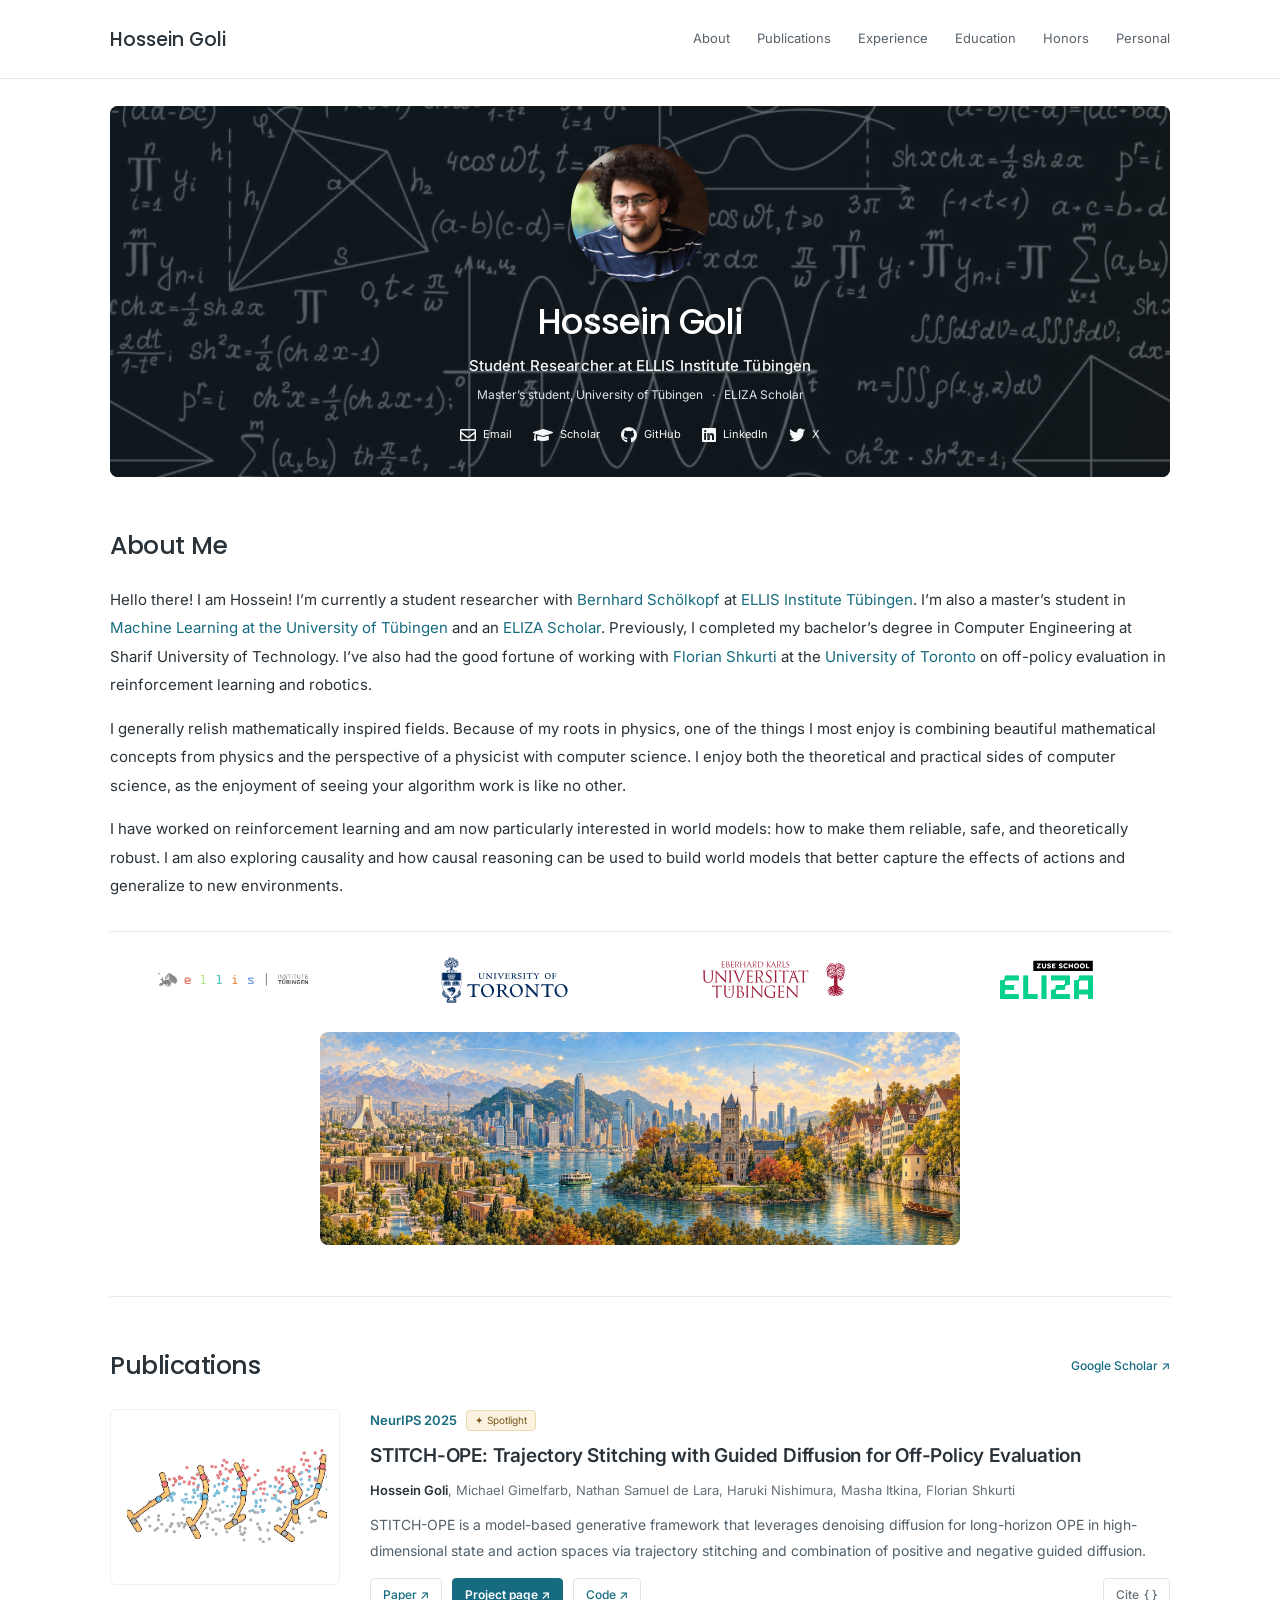
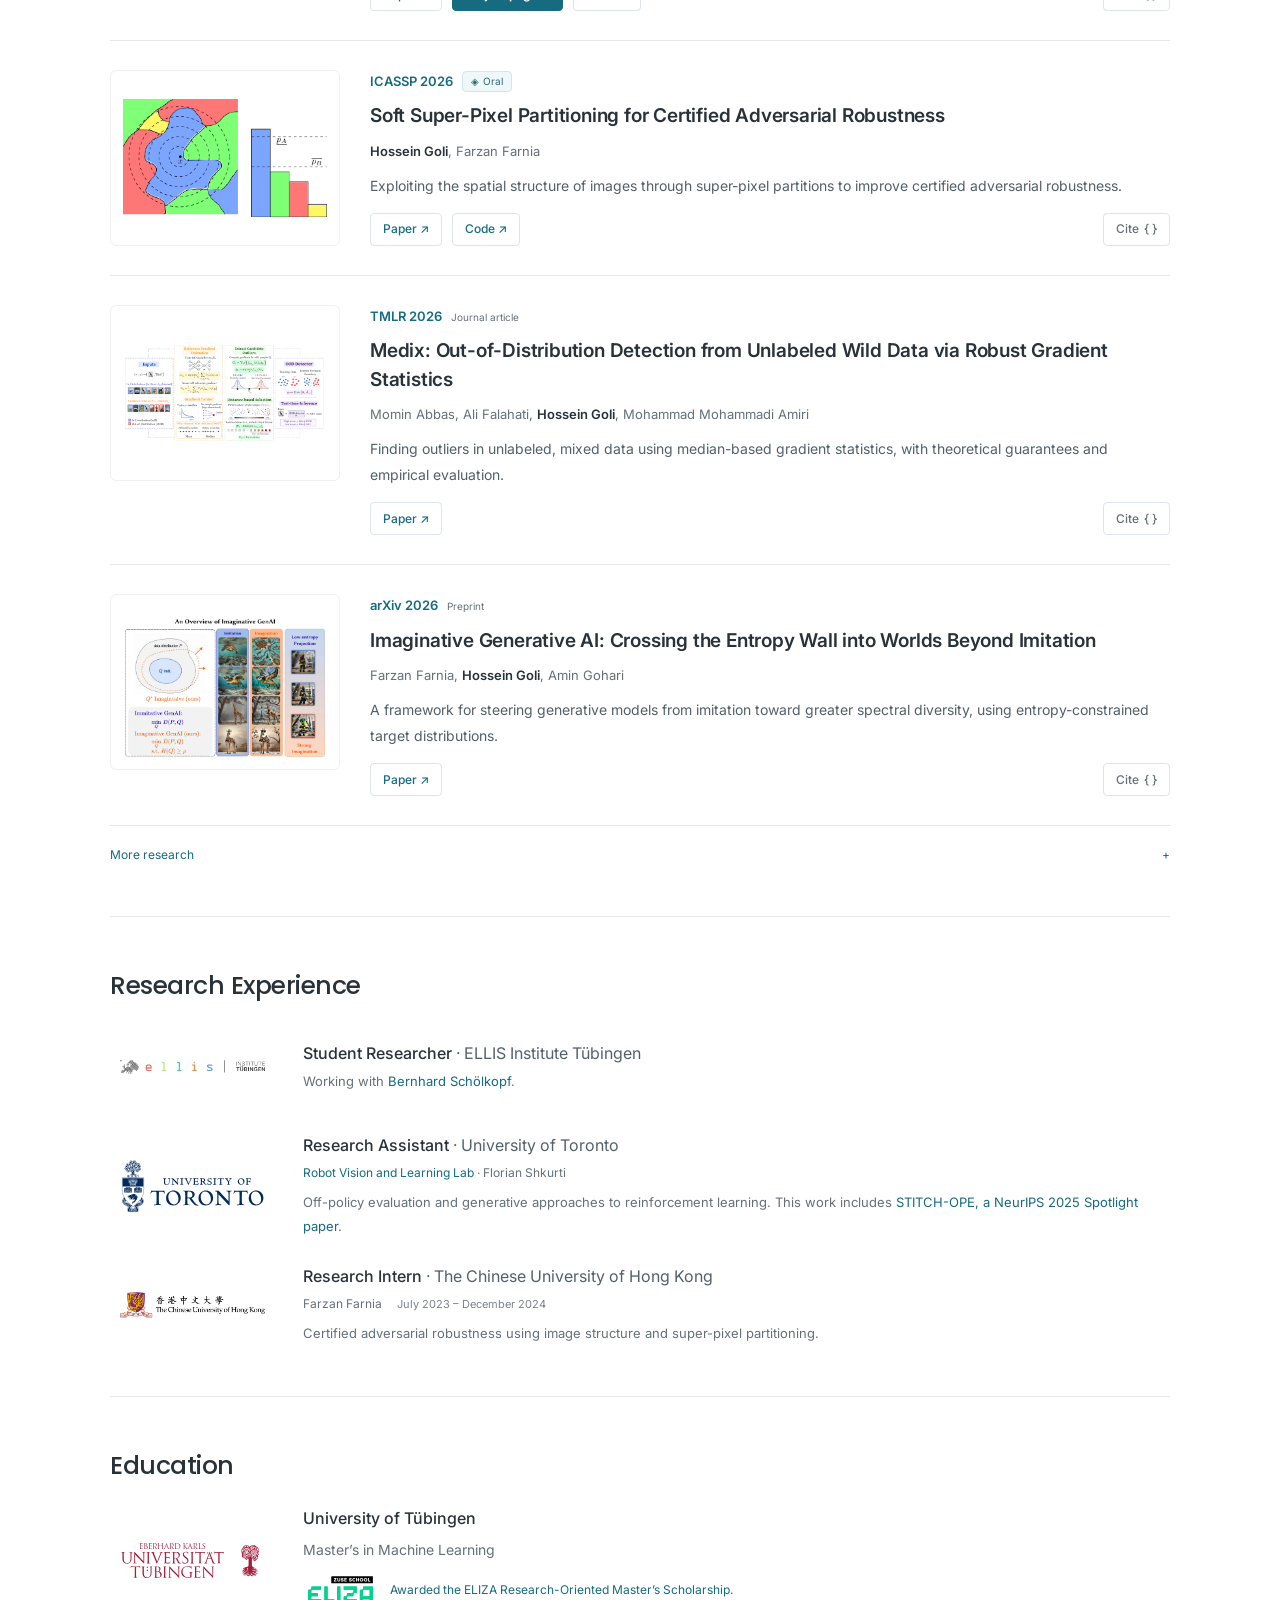
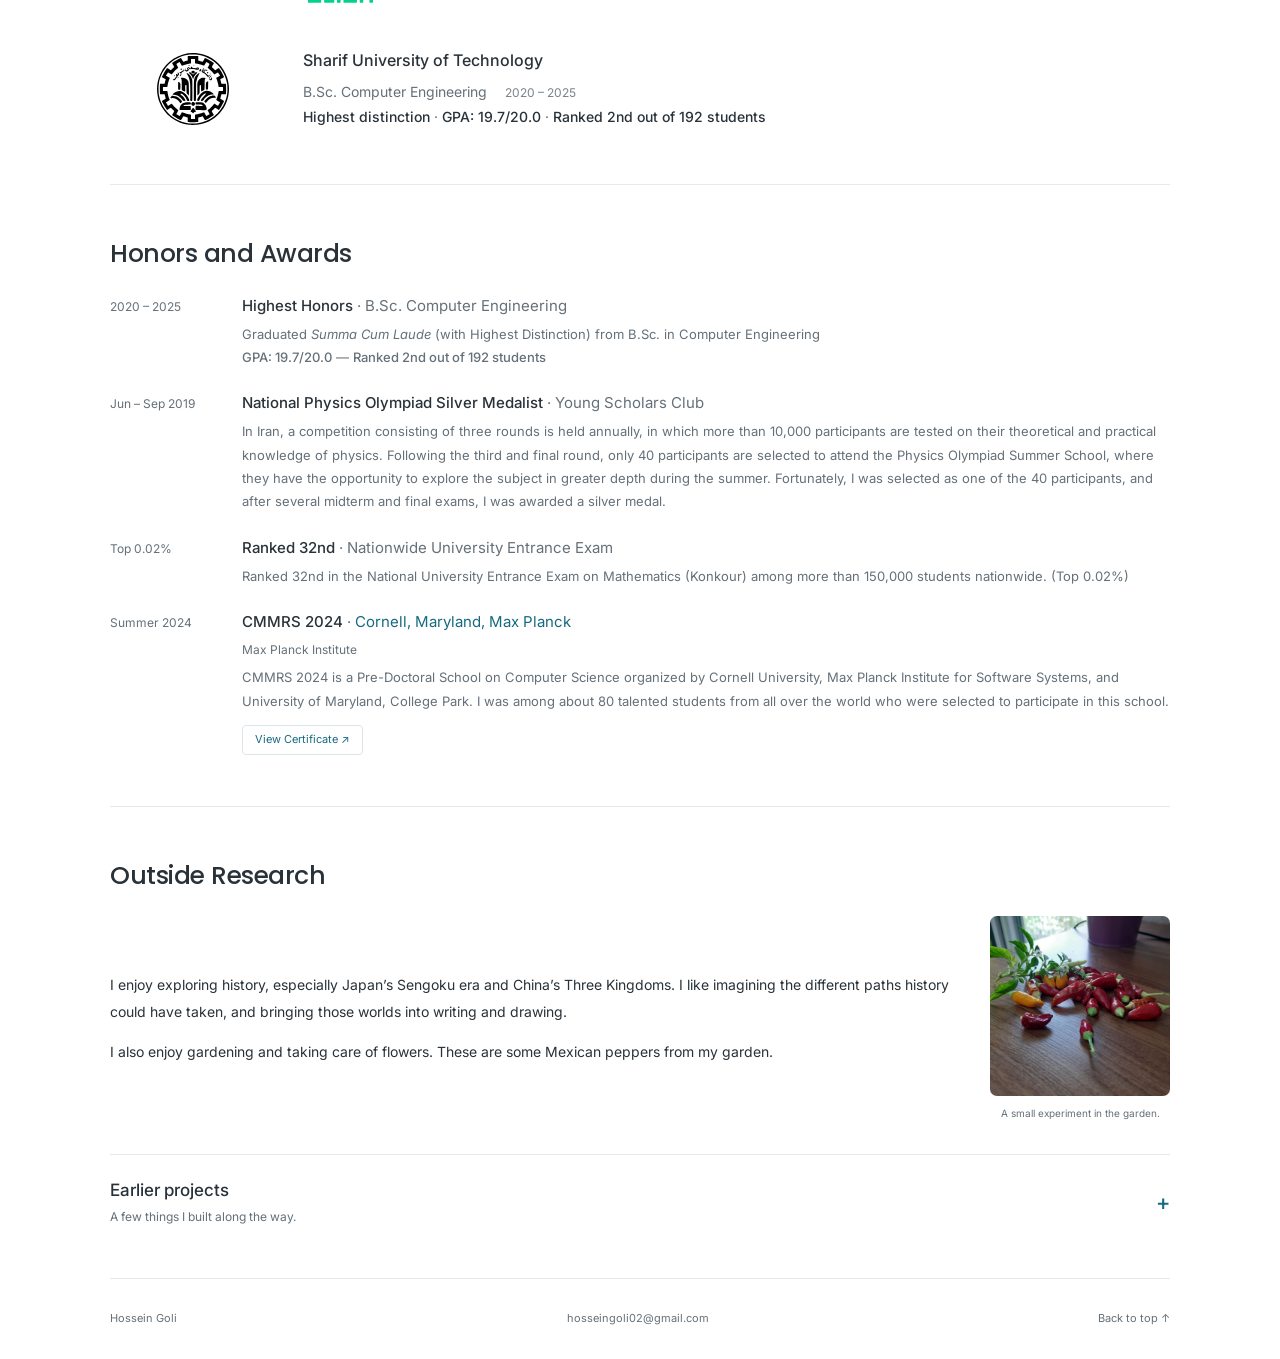
==== commit dcfb3492: "Remove outdated CV link" ====
--- a/index.html
+++ b/index.html
@@ -44,7 +44,6 @@
           <a href="https://www.linkedin.com/in/hosseingoli/" target="_blank" rel="noopener"><i class="fab fa-linkedin" aria-hidden="true"></i><span>LinkedIn</span></a>
           <a href="https://x.com/HogoGoli" target="_blank" rel="me noopener"><i class="fab fa-twitter" aria-hidden="true"></i><span>X</span></a>
         </nav>
-        <a class="hero-cv" href="Final_CV.pdf" target="_blank" rel="noopener">Curriculum vitae <span aria-hidden="true">↗</span></a>
       </div>
     </section>
     <section class="about-section section" id="about" aria-labelledby="about-title">
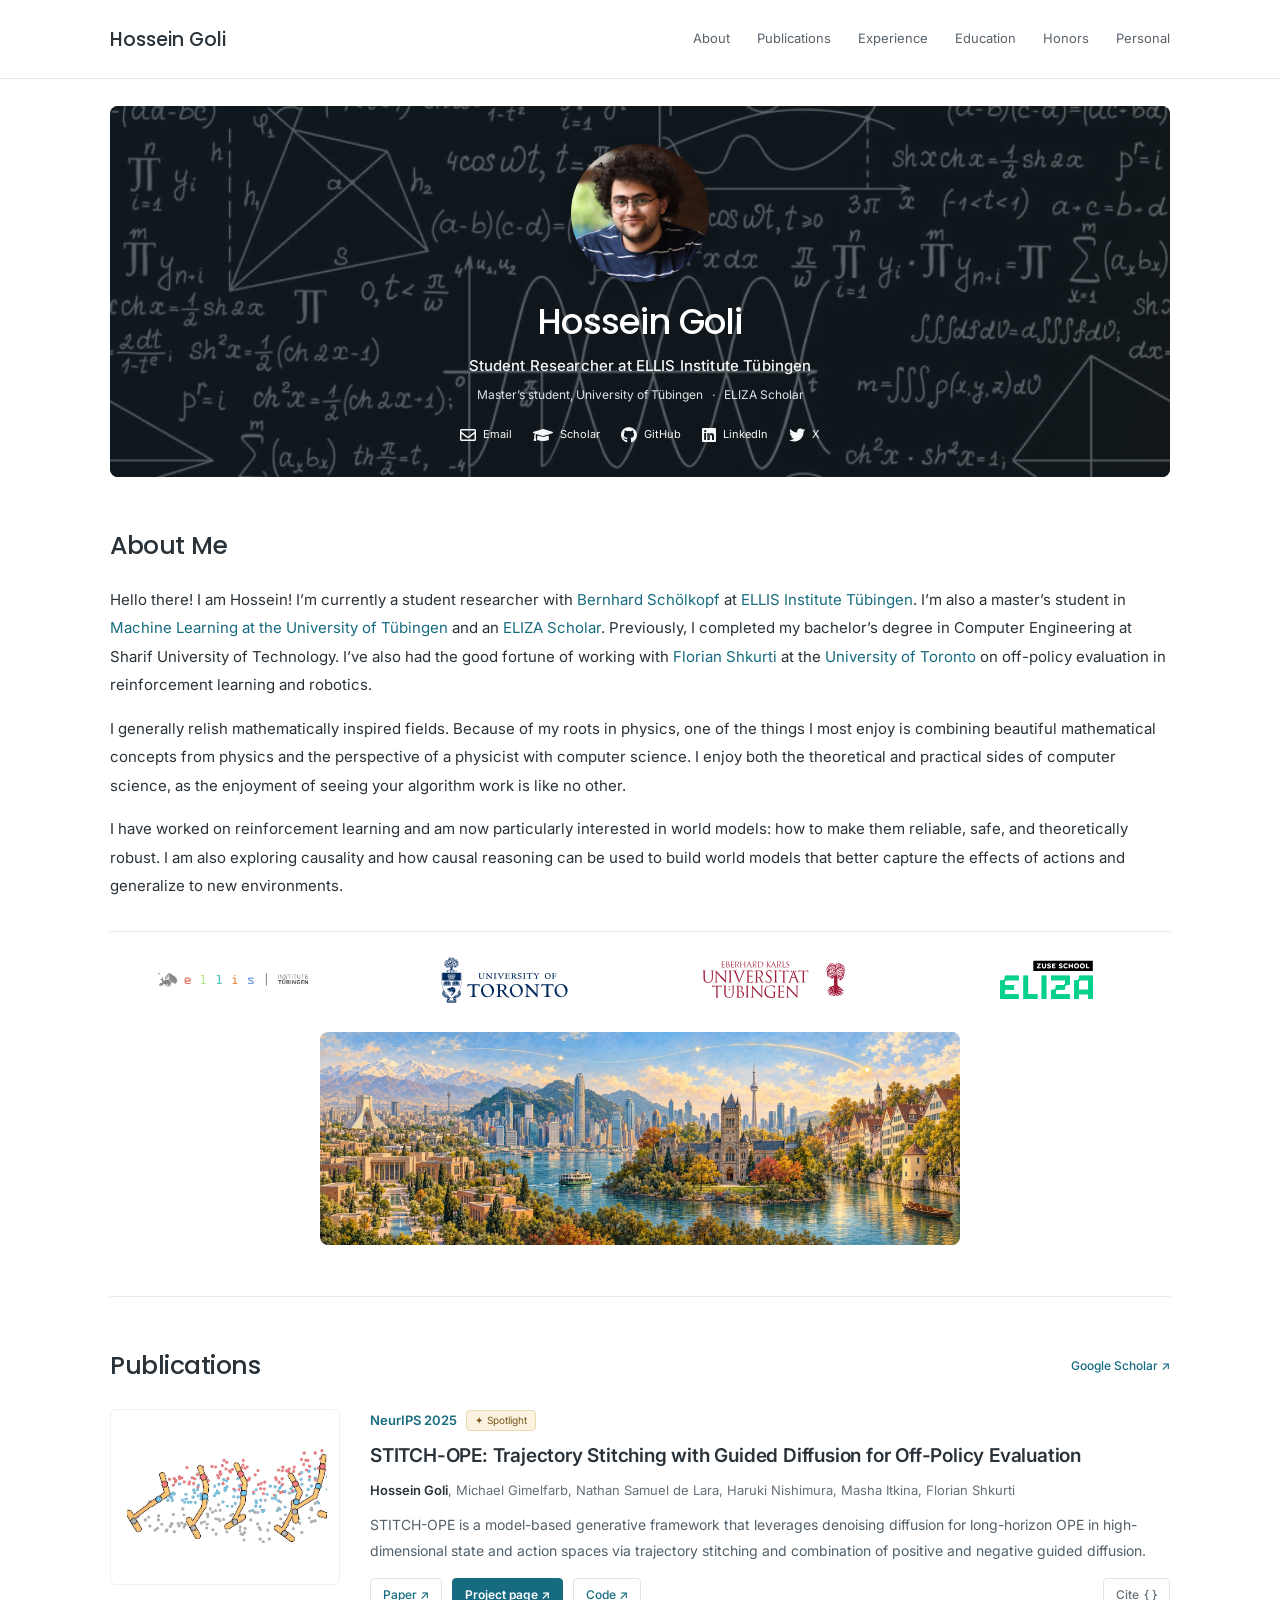
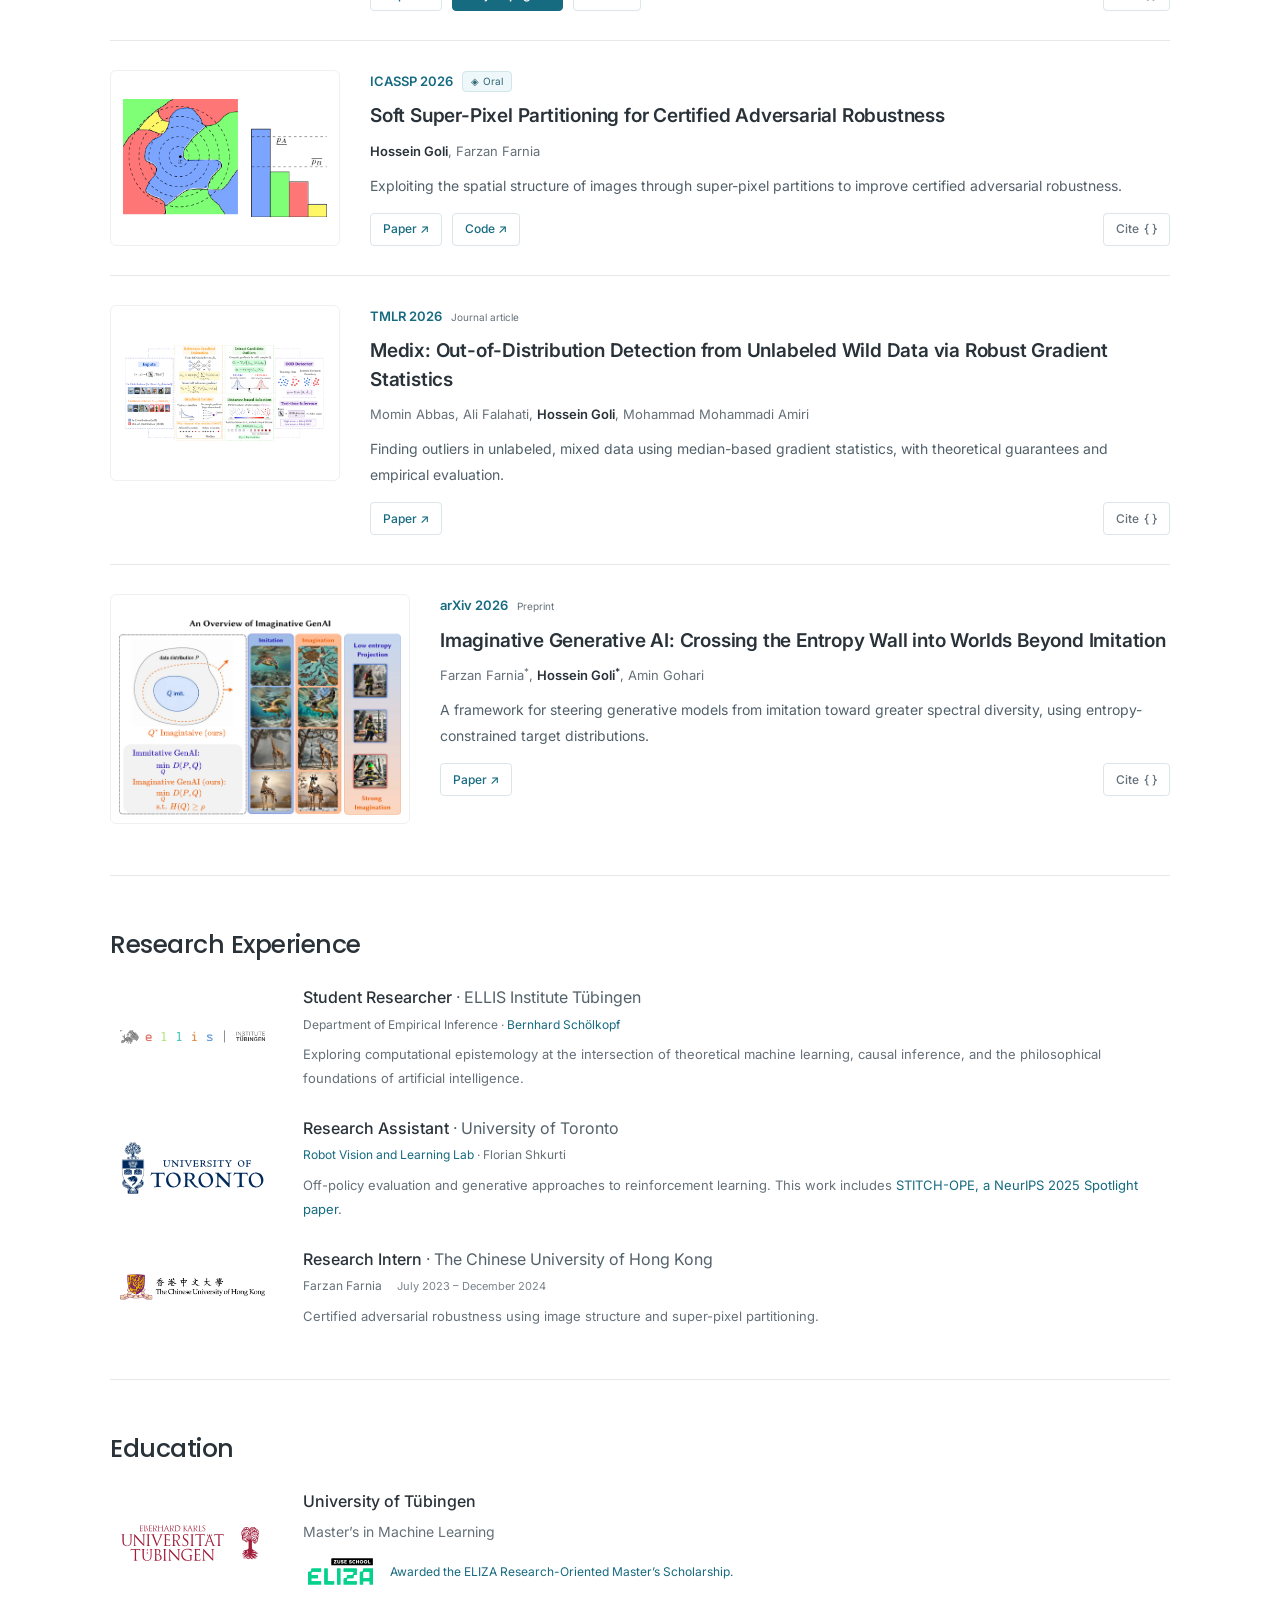
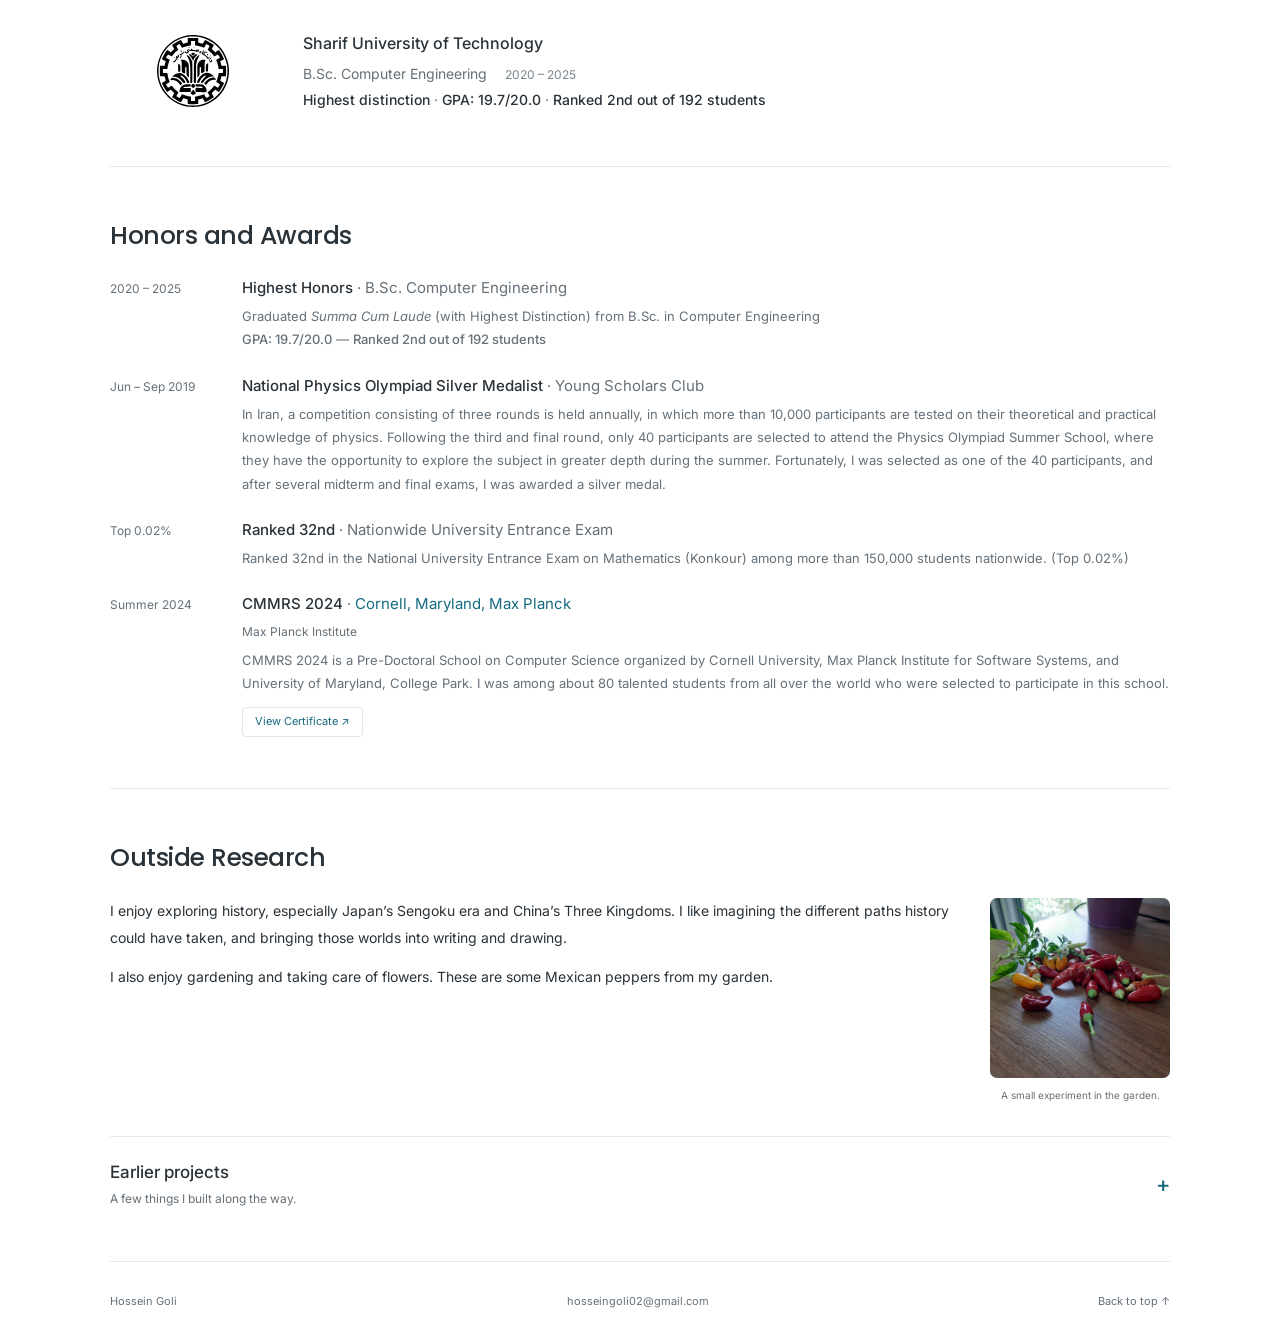
==== commit f67f8d63: "Refine research experience and publication citations" ====
--- a/index.html
+++ b/index.html
@@ -21,7 +21,7 @@
   <link rel="stylesheet" href="css/main.css">
   <script src="scripts/design-mode.js"></script>
   <link rel="stylesheet" href="css/design-variants.css">
-  <script src="scripts/main.js" defer></script>
+  <script src="scripts/main.js?v=2" defer></script>
 </head>
 <body id="top">
   <a class="skip-link" href="#main">Skip to content</a>
@@ -76,18 +76,17 @@
           <a class="paper-visual" href="https://arxiv.org/abs/2510.06505" target="_blank" rel="noopener" aria-label="Read Medix"><span class="paper-number" aria-hidden="true">03</span><img src="images/medix-teaser.png" width="2744" height="1302" alt="Medix pipeline: reference gradients, robust median statistics, candidate outliers, and an out-of-distribution detector" loading="lazy"><span class="visual-caption">ROBUST STATISTICS × OOD DETECTION</span></a>
           <div class="paper-content"><div class="paper-meta"><span class="venue">TMLR 2026</span><span class="paper-type">Journal article</span></div><h3 id="medix-title"><a href="https://arxiv.org/abs/2510.06505" target="_blank" rel="noopener">Medix: Out-of-Distribution Detection from Unlabeled Wild Data via Robust Gradient Statistics</a></h3><p class="authors">Momin Abbas, Ali Falahati, <strong>Hossein Goli</strong>, Mohammad Mohammadi Amiri</p><p class="paper-summary">Finding outliers in unlabeled, mixed data using median-based gradient statistics, with theoretical guarantees and empirical evaluation.</p><div class="paper-links"><a href="https://arxiv.org/abs/2510.06505" target="_blank" rel="noopener">Paper ↗</a><button class="cite-button" type="button" data-citation="medix">Cite <span aria-hidden="true">{ }</span></button></div></div>
         </article>
-        <article class="paper" id="imaginative-ai" aria-labelledby="imaginative-title">
+        <article class="paper paper-wide-visual" id="imaginative-ai" aria-labelledby="imaginative-title">
           <a class="paper-visual" href="https://arxiv.org/abs/2608.09385" target="_blank" rel="noopener" aria-label="Read Imaginative Generative AI"><span class="paper-number" aria-hidden="true">04</span><img src="images/imaginative-ai-teaser.png" width="1225" height="920" alt="Imaginative Generative AI framework comparing imitation, imagination, and diversity in generated images" loading="lazy"><span class="visual-caption">GENERATIVE MODELS × SPECTRAL DIVERSITY</span></a>
-          <div class="paper-content"><div class="paper-meta"><span class="venue">arXiv 2026</span><span class="paper-type">Preprint</span></div><h3 id="imaginative-title"><a href="https://arxiv.org/abs/2608.09385" target="_blank" rel="noopener">Imaginative Generative AI: Crossing the Entropy Wall into Worlds Beyond Imitation</a></h3><p class="authors">Farzan Farnia, <strong>Hossein Goli</strong>, Amin Gohari</p><p class="paper-summary">A framework for steering generative models from imitation toward greater spectral diversity, using entropy-constrained target distributions.</p><div class="paper-links"><a href="https://arxiv.org/abs/2608.09385" target="_blank" rel="noopener">Paper ↗</a><button class="cite-button" type="button" data-citation="imaginative">Cite <span aria-hidden="true">{ }</span></button></div></div>
+          <div class="paper-content"><div class="paper-meta"><span class="venue">arXiv 2026</span><span class="paper-type">Preprint</span></div><h3 id="imaginative-title"><a href="https://arxiv.org/abs/2608.09385" target="_blank" rel="noopener">Imaginative Generative AI: Crossing the Entropy Wall into Worlds Beyond Imitation</a></h3><p class="authors">Farzan Farnia<sup>*</sup>, <strong>Hossein Goli<sup>*</sup></strong>, Amin Gohari</p><p class="paper-summary">A framework for steering generative models from imitation toward greater spectral diversity, using entropy-constrained target distributions.</p><div class="paper-links"><a href="https://arxiv.org/abs/2608.09385" target="_blank" rel="noopener">Paper ↗</a><button class="cite-button" type="button" data-citation="imaginative">Cite <span aria-hidden="true">{ }</span></button></div></div>
         </article>
       </div>
-      <details class="additional-research"><summary>More research <span aria-hidden="true">+</span></summary><div><p class="eyebrow">PREPRINT · 2024, REVISED 2026</p><h3><a href="social-event-detection/">Detecting Popular Social Events through Limited Observation with Deep Survival Analysis ↗</a></h3><p class="authors">Maryam Ramezani, <strong>Hossein Goli</strong>, AmirMohammad Izadi, Hamid R. Rabiee</p><a class="text-link" href="https://arxiv.org/abs/2410.01320" target="_blank" rel="noopener">Paper ↗</a></div></details>
 
     </section>
     <section class="experience-section section" id="experience" aria-labelledby="experience-title">
       <h2 id="experience-title">Research Experience</h2>
       <div class="experience-list">
-        <article class="experience-row"><a class="institution-logo" href="https://tuebingen.ellis.eu/en" target="_blank" rel="noopener"><img src="images/affiliations/ellis-institute.webp" width="145" height="65" alt="ELLIS Institute Tübingen" loading="lazy"></a><div><h3>Student Researcher <span>· ELLIS Institute Tübingen</span></h3><p>Working with <a href="https://tuebingen.ellis.eu/en/faculty" target="_blank" rel="noopener">Bernhard Schölkopf</a>.</p></div></article>
+        <article class="experience-row"><a class="institution-logo" href="https://tuebingen.ellis.eu/en" target="_blank" rel="noopener"><img src="images/affiliations/ellis-institute.webp" width="145" height="65" alt="ELLIS Institute Tübingen" loading="lazy"></a><div><h3>Student Researcher <span>· ELLIS Institute Tübingen</span></h3><p class="experience-lab">Department of Empirical Inference · <a href="https://tuebingen.ellis.eu/en/faculty" target="_blank" rel="noopener">Bernhard Schölkopf</a></p><p>Exploring computational epistemology at the intersection of theoretical machine learning, causal inference, and the philosophical foundations of artificial intelligence.</p></div></article>
         <article class="experience-row"><a class="institution-logo" href="https://www.utoronto.ca/" target="_blank" rel="noopener"><img src="images/affiliations/university-toronto.svg" width="145" height="65" alt="University of Toronto" loading="lazy"></a><div><h3>Research Assistant <span>· University of Toronto</span></h3><p class="experience-lab"><a href="https://rvl.cs.toronto.edu/" target="_blank" rel="noopener">Robot Vision and Learning Lab</a> · Florian Shkurti</p><p>Off-policy evaluation and generative approaches to reinforcement learning. This work includes <a href="#stitch-ope">STITCH-OPE, a NeurIPS 2025 Spotlight paper</a>.</p></div></article>
         <article class="experience-row"><a class="institution-logo" href="https://www.cuhk.edu.hk/" target="_blank" rel="noopener"><img src="images/affiliations/cuhk.png" width="145" height="65" alt="The Chinese University of Hong Kong" loading="lazy"></a><div><h3>Research Intern <span>· The Chinese University of Hong Kong</span></h3><p class="experience-lab">Farzan Farnia <span class="experience-date">July 2023 – December 2024</span></p><p>Certified adversarial robustness using image structure and super-pixel partitioning.</p></div></article>
       </div>
--- a/css/main.css
+++ b/css/main.css
@@ -57,6 +57,9 @@
 .paper:last-child { padding-bottom:0; border-bottom:0; }
 .paper-visual { align-self:start; display:block; background:#fff; border:1px solid #eef0f1; border-radius:6px; padding:12px; overflow:hidden; }
 .paper-visual img { width:100%; height:150px; object-fit:contain; }
+.paper-wide-visual { grid-template-columns:300px minmax(0,1fr); }
+.paper-wide-visual .paper-visual { padding:8px; }
+.paper-wide-visual .paper-visual img { height:auto; }
 .paper-number,.visual-caption { display:none; }
 .paper-content { min-width:0; }
 .paper-meta { display:flex; align-items:center; flex-wrap:wrap; gap:9px; margin-bottom:9px; }
@@ -69,6 +72,7 @@
 .paper h3 a:hover { color:var(--accent); text-decoration:none; }
 .authors { color:var(--muted); font-size:13px; line-height:1.85; }
 .authors strong { color:var(--ink); font-weight:600; }
+.authors sup { font-size:.75em; line-height:0; vertical-align:super; }
 .paper-summary { color:#52606a; font-size:14px; line-height:1.85; margin-top:10px; }
 .paper-links { display:flex; align-items:center; flex-wrap:wrap; gap:10px; margin-top:14px; }
 .paper-links > a,.cite-button { display:inline-flex; align-items:center; justify-content:center; min-height:33px; padding:4px 12px; border:1px solid #dce5e9; border-radius:4px; font:500 12px/1.8 var(--font); color:var(--accent); background:#fff; transition:background .15s,border-color .15s; }
@@ -79,12 +83,6 @@
 .cite-button span { margin-left:5px; }
 summary { cursor:pointer; list-style:none; }
 summary::-webkit-details-marker { display:none; }
-.additional-research { border-top:1px solid var(--line); margin-top:29px; }
-.additional-research summary { display:flex; align-items:center; justify-content:space-between; padding-top:18px; font-size:12px; color:var(--accent); }
-.additional-research > div { padding-top:18px; }
-.additional-research h3 { font:500 16px/1.6 var(--font); margin-block:7px; }
-.additional-research .eyebrow { color:var(--muted); font-size:10px; }
-.additional-research .text-link { margin-top:9px; }
 .experience-list { display:grid; gap:26px; }
 .experience-row { display:grid; grid-template-columns:165px minmax(0,1fr); gap:28px; align-items:center; }
 .institution-logo { display:flex; align-items:center; justify-content:center; background:#fff; padding:8px; min-height:80px; }
@@ -120,7 +118,7 @@
 .expand-mark { color:var(--accent); font-size:22px; transition:transform .2s; }
 details[open] > summary .expand-mark { transform:rotate(45deg); }
 .project-grid h3 { font:500 15px/1.6 var(--font); }
-.personal-layout { display:grid; grid-template-columns:minmax(0,1fr) 180px; gap:32px; align-items:center; }
+.personal-layout { display:grid; grid-template-columns:minmax(0,1fr) 180px; gap:32px; align-items:start; }
 .personal-layout p { font-size:14px; line-height:1.9; }
 .personal-layout p + p { margin-top:13px; }
 .personal-layout figure { margin:0; text-align:center; }
@@ -145,6 +143,7 @@
 @media(max-width:900px) {
   .shell { width:calc(100% - 56px); } .site-nav { gap:19px; } .site-nav a { font-size:12px; }
   .paper { grid-template-columns:205px minmax(0,1fr); gap:25px; } .paper h3 { font-size:18px; }
+  .paper-wide-visual { grid-template-columns:280px minmax(0,1fr); }
   .experience-row,.education-row { grid-template-columns:150px minmax(0,1fr); gap:25px; }
 }
 @media(max-width:680px) {
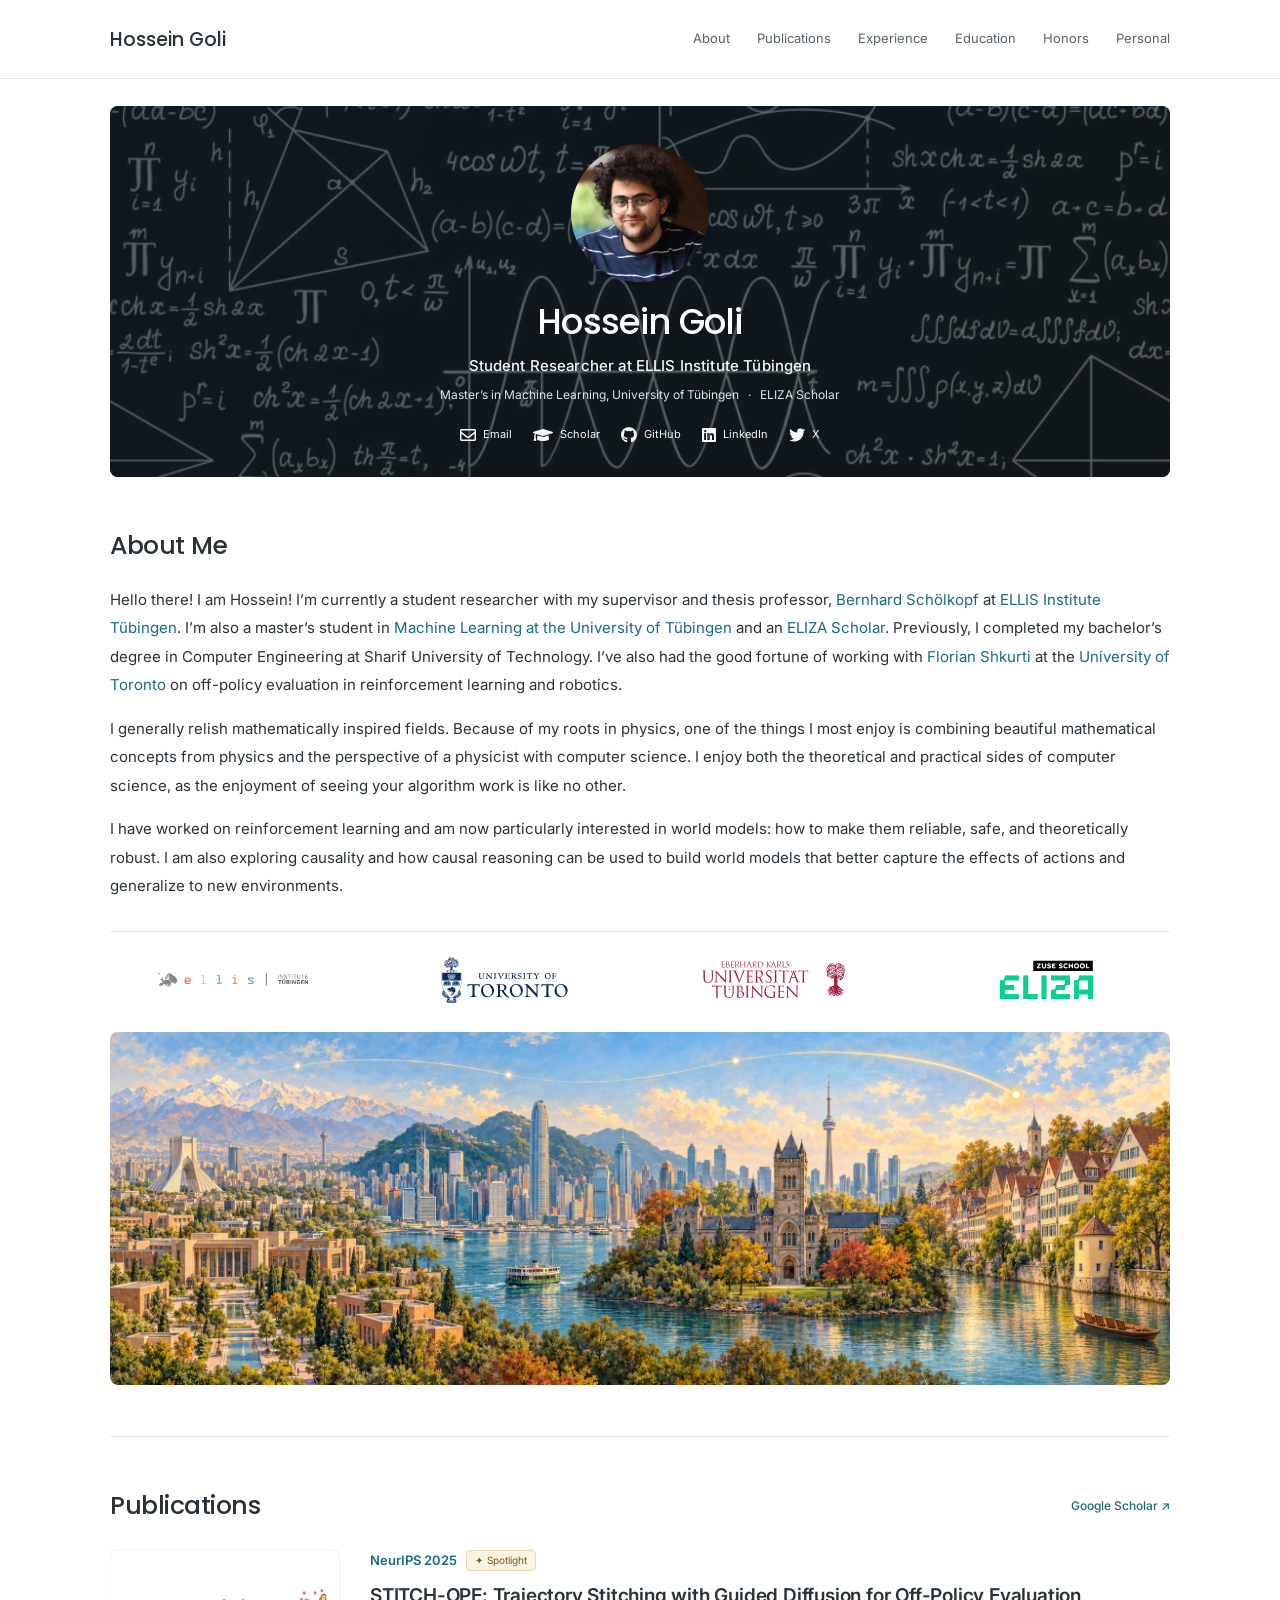
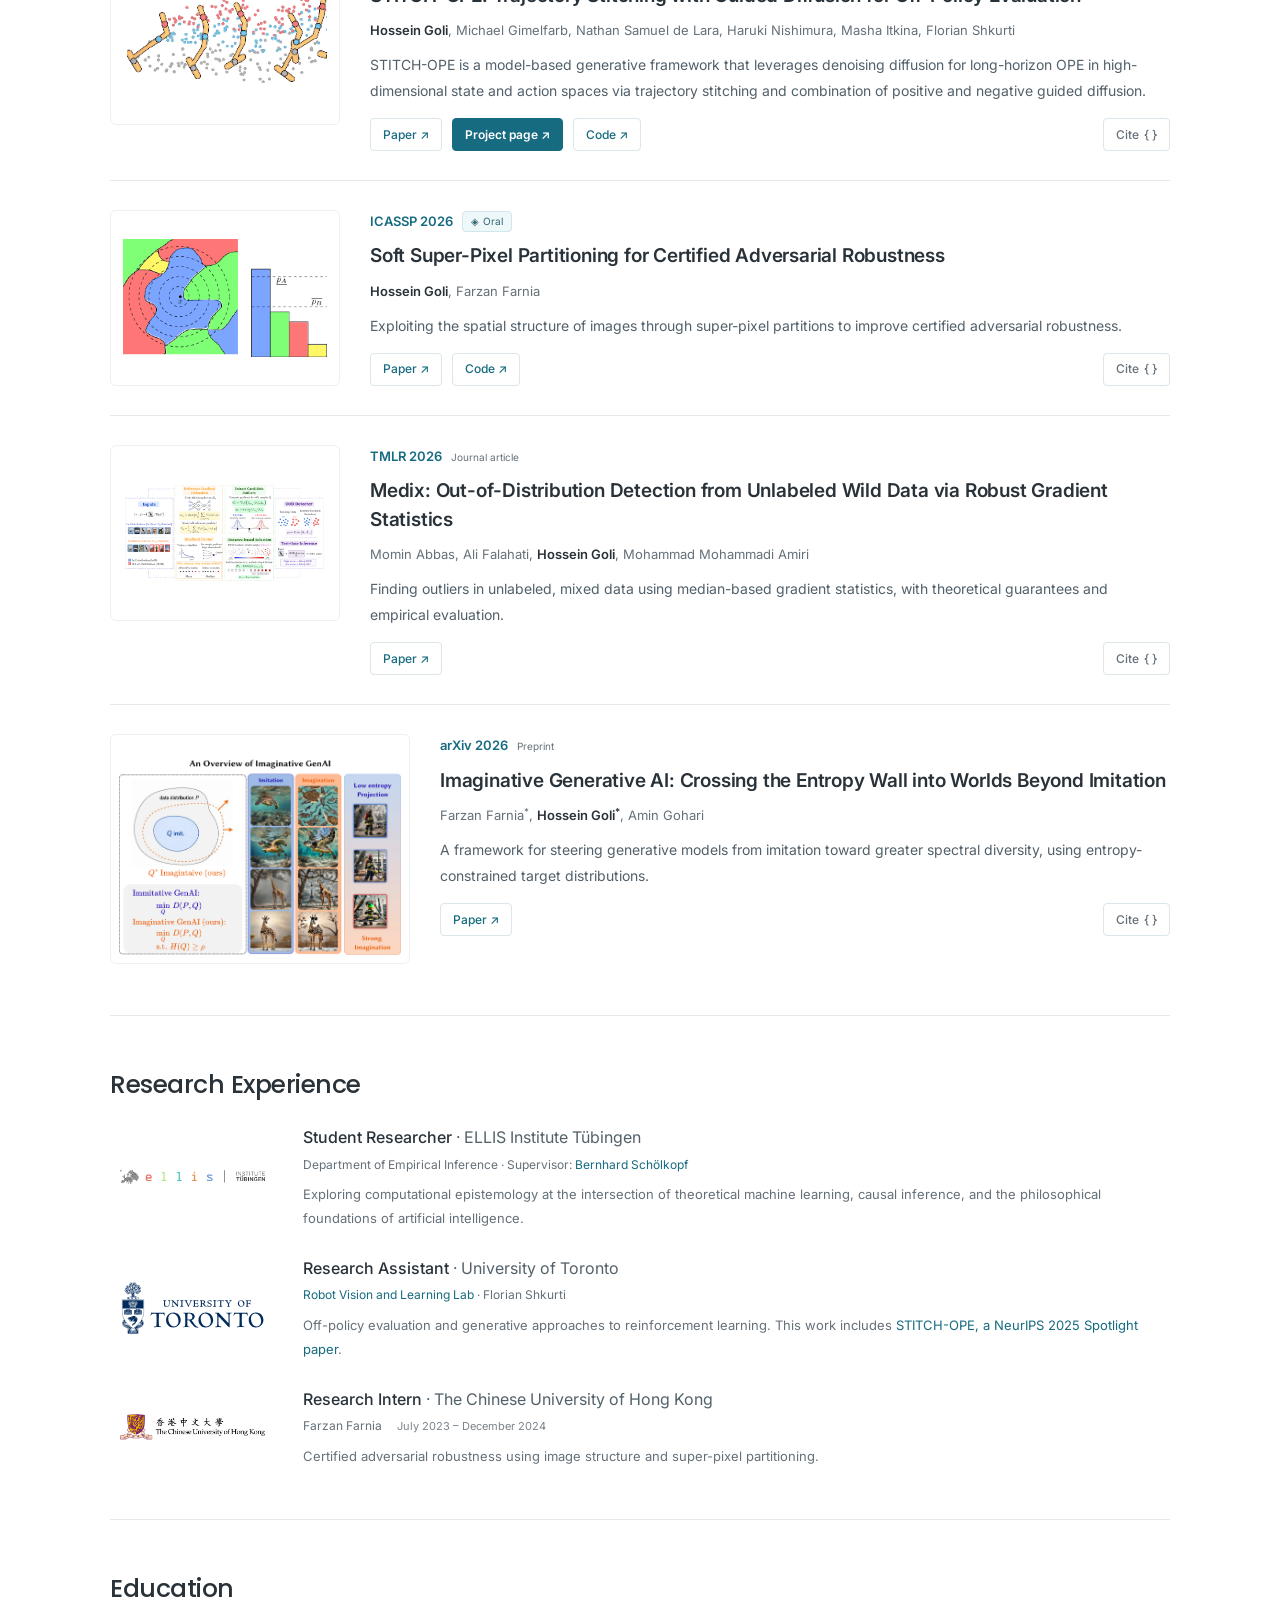
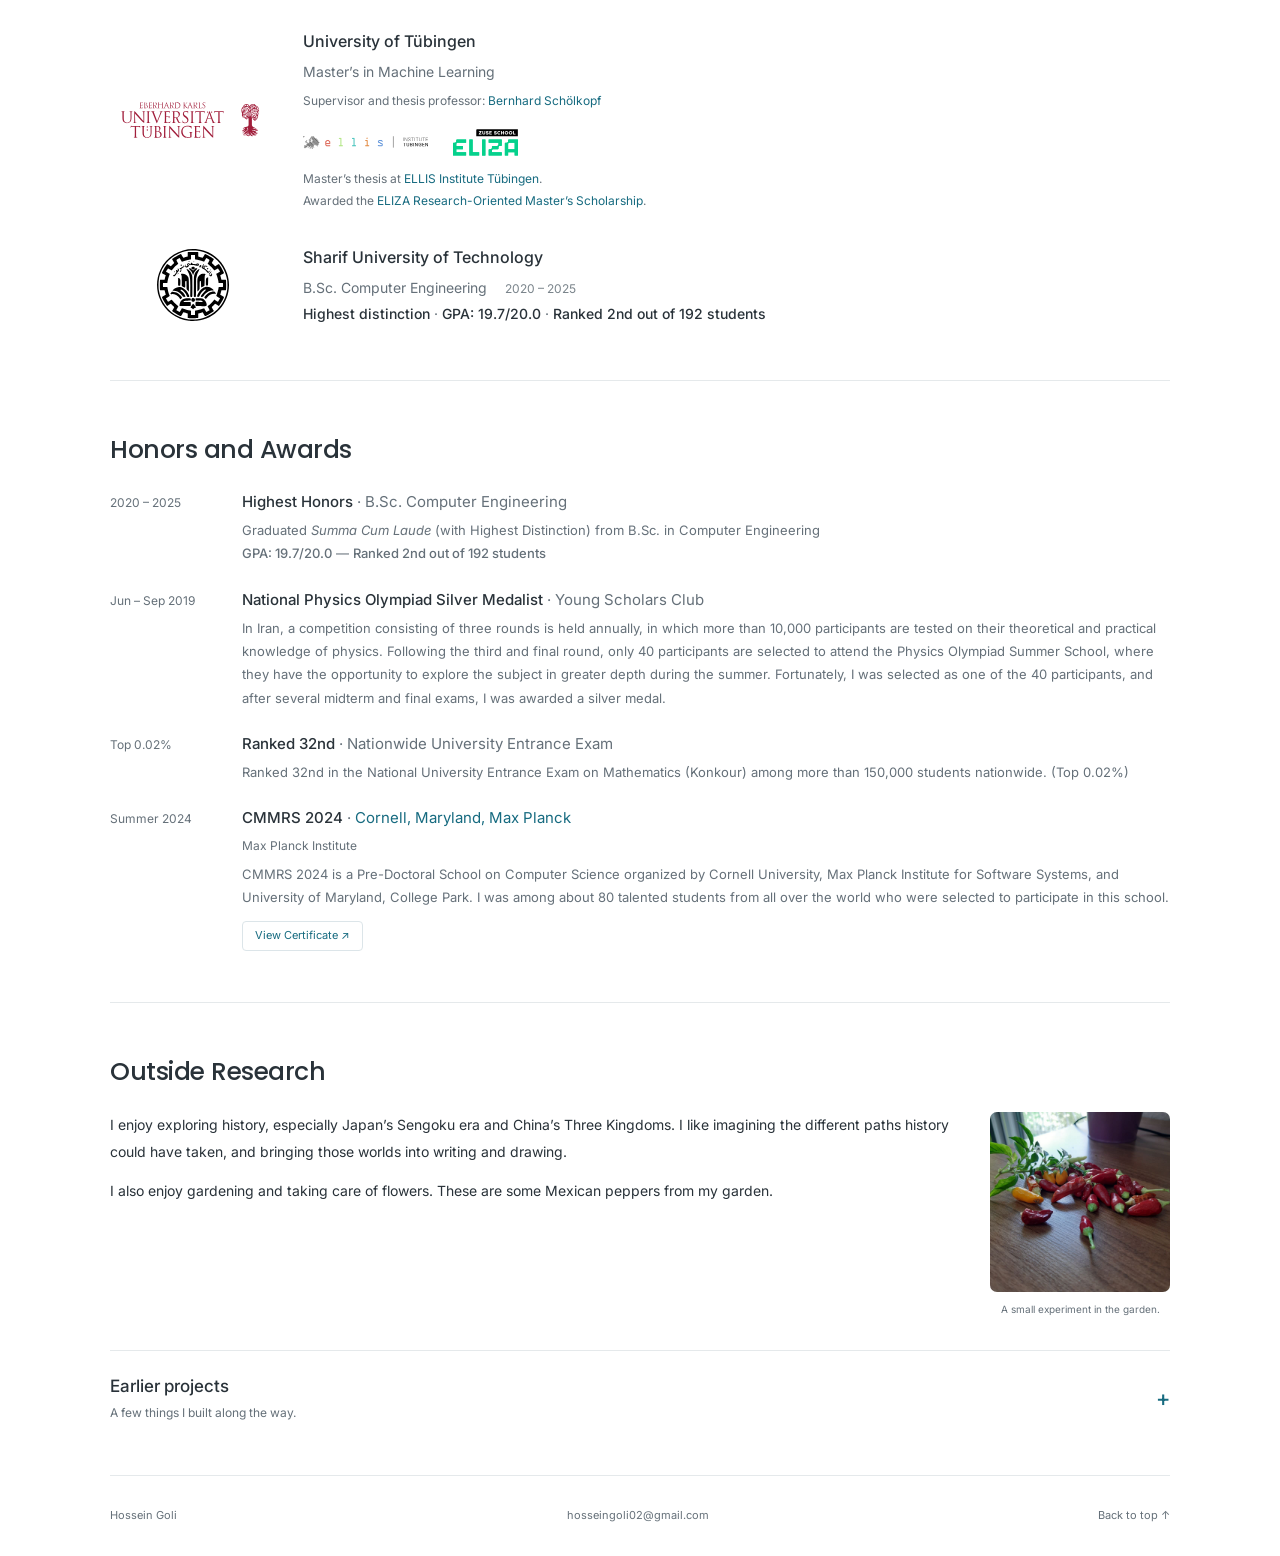
==== commit 9917d38e: "Update master's affiliations and Bernhard Schölkopf profile links" ====
--- a/index.html
+++ b/index.html
@@ -36,7 +36,7 @@
         <img class="portrait" src="images/hossein-goli.jpeg" width="144" height="144" alt="Hossein Goli" fetchpriority="high">
         <h1 id="hero-title">Hossein Goli</h1>
         <p class="hero-subtitle"><a href="https://tuebingen.ellis.eu/en" target="_blank" rel="noopener">Student Researcher at ELLIS Institute Tübingen</a></p>
-        <p class="hero-study">Master’s student, University of Tübingen <span aria-hidden="true">·</span> ELIZA Scholar</p>
+        <p class="hero-study">Master’s in Machine Learning, University of Tübingen <span aria-hidden="true">·</span> ELIZA Scholar</p>
         <nav class="social-links" aria-label="Contact and profile links">
           <a href="mailto:hosseingoli02@gmail.com"><i class="far fa-envelope" aria-hidden="true"></i><span>Email</span></a>
           <a href="https://scholar.google.com/citations?user=M0LAA-oAAAAJ&amp;hl=en" target="_blank" rel="noopener"><i class="fas fa-graduation-cap" aria-hidden="true"></i><span>Scholar</span></a>
@@ -48,7 +48,7 @@
     </section>
     <section class="about-section section" id="about" aria-labelledby="about-title">
       <h2 id="about-title">About Me</h2>
-      <p>Hello there! I am Hossein! I’m currently a student researcher with <a href="https://tuebingen.ellis.eu/en/faculty" target="_blank" rel="noopener">Bernhard Schölkopf</a> at <a href="https://tuebingen.ellis.eu/en" target="_blank" rel="noopener">ELLIS Institute Tübingen</a>. I’m also a master’s student in <a href="https://uni-tuebingen.de/en/140323" target="_blank" rel="noopener">Machine Learning at the University of Tübingen</a> and an <a href="https://eliza.school/" target="_blank" rel="noopener">ELIZA Scholar</a>. Previously, I completed my bachelor’s degree in Computer Engineering at Sharif University of Technology. I’ve also had the good fortune of working with <a href="https://www.cs.toronto.edu/~florian/" target="_blank" rel="noopener">Florian Shkurti</a> at the <a href="https://www.utoronto.ca/" target="_blank" rel="noopener">University of Toronto</a> on off-policy evaluation in reinforcement learning and robotics.</p>
+      <p>Hello there! I am Hossein! I’m currently a student researcher with my supervisor and thesis professor, <a href="https://tuebingen.ellis.eu/en/people/bernhard-scholkopf" target="_blank" rel="noopener">Bernhard Schölkopf</a> at <a href="https://tuebingen.ellis.eu/en" target="_blank" rel="noopener">ELLIS Institute Tübingen</a>. I’m also a master’s student in <a href="https://uni-tuebingen.de/en/140323" target="_blank" rel="noopener">Machine Learning at the University of Tübingen</a> and an <a href="https://eliza.school/" target="_blank" rel="noopener">ELIZA Scholar</a>. Previously, I completed my bachelor’s degree in Computer Engineering at Sharif University of Technology. I’ve also had the good fortune of working with <a href="https://www.cs.toronto.edu/~florian/" target="_blank" rel="noopener">Florian Shkurti</a> at the <a href="https://www.utoronto.ca/" target="_blank" rel="noopener">University of Toronto</a> on off-policy evaluation in reinforcement learning and robotics.</p>
       <p>I generally relish mathematically inspired fields. Because of my roots in physics, one of the things I most enjoy is combining beautiful mathematical concepts from physics and the perspective of a physicist with computer science. I enjoy both the theoretical and practical sides of computer science, as the enjoyment of seeing your algorithm work is like no other.</p>
       <p>I have worked on reinforcement learning and am now particularly interested in world models: how to make them reliable, safe, and theoretically robust. I am also exploring causality and how causal reasoning can be used to build world models that better capture the effects of actions and generalize to new environments.</p>
       <div class="affiliation-logos" aria-label="Research, education, and scholarship affiliations">
@@ -86,7 +86,7 @@
     <section class="experience-section section" id="experience" aria-labelledby="experience-title">
       <h2 id="experience-title">Research Experience</h2>
       <div class="experience-list">
-        <article class="experience-row"><a class="institution-logo" href="https://tuebingen.ellis.eu/en" target="_blank" rel="noopener"><img src="images/affiliations/ellis-institute.webp" width="145" height="65" alt="ELLIS Institute Tübingen" loading="lazy"></a><div><h3>Student Researcher <span>· ELLIS Institute Tübingen</span></h3><p class="experience-lab">Department of Empirical Inference · <a href="https://tuebingen.ellis.eu/en/faculty" target="_blank" rel="noopener">Bernhard Schölkopf</a></p><p>Exploring computational epistemology at the intersection of theoretical machine learning, causal inference, and the philosophical foundations of artificial intelligence.</p></div></article>
+        <article class="experience-row"><a class="institution-logo" href="https://tuebingen.ellis.eu/en" target="_blank" rel="noopener"><img src="images/affiliations/ellis-institute.webp" width="145" height="65" alt="ELLIS Institute Tübingen" loading="lazy"></a><div><h3>Student Researcher <span>· ELLIS Institute Tübingen</span></h3><p class="experience-lab">Department of Empirical Inference · Supervisor: <a href="https://tuebingen.ellis.eu/en/people/bernhard-scholkopf" target="_blank" rel="noopener">Bernhard Schölkopf</a></p><p>Exploring computational epistemology at the intersection of theoretical machine learning, causal inference, and the philosophical foundations of artificial intelligence.</p></div></article>
         <article class="experience-row"><a class="institution-logo" href="https://www.utoronto.ca/" target="_blank" rel="noopener"><img src="images/affiliations/university-toronto.svg" width="145" height="65" alt="University of Toronto" loading="lazy"></a><div><h3>Research Assistant <span>· University of Toronto</span></h3><p class="experience-lab"><a href="https://rvl.cs.toronto.edu/" target="_blank" rel="noopener">Robot Vision and Learning Lab</a> · Florian Shkurti</p><p>Off-policy evaluation and generative approaches to reinforcement learning. This work includes <a href="#stitch-ope">STITCH-OPE, a NeurIPS 2025 Spotlight paper</a>.</p></div></article>
         <article class="experience-row"><a class="institution-logo" href="https://www.cuhk.edu.hk/" target="_blank" rel="noopener"><img src="images/affiliations/cuhk.png" width="145" height="65" alt="The Chinese University of Hong Kong" loading="lazy"></a><div><h3>Research Intern <span>· The Chinese University of Hong Kong</span></h3><p class="experience-lab">Farzan Farnia <span class="experience-date">July 2023 – December 2024</span></p><p>Certified adversarial robustness using image structure and super-pixel partitioning.</p></div></article>
       </div>
@@ -94,7 +94,13 @@
     <section class="education-section section" id="background" aria-labelledby="education-title">
       <h2 id="education-title">Education</h2>
       <div class="education-list">
-        <article class="education-row"><a class="institution-logo" href="https://uni-tuebingen.de/en/140323" target="_blank" rel="noopener"><img src="images/affiliations/university-tuebingen.svg" width="145" height="65" alt="University of Tübingen" loading="lazy"></a><div><h3>University of Tübingen</h3><p>Master’s in Machine Learning</p><a class="scholarship-affiliation" href="https://eliza.school/" target="_blank" rel="noopener"><img src="images/affiliations/eliza.svg" width="75" height="33" alt="Zuse School ELIZA" loading="lazy"><span>Awarded the ELIZA Research-Oriented Master’s Scholarship.</span></a></div></article>
+        <article class="education-row"><a class="institution-logo" href="https://uni-tuebingen.de/en/140323" target="_blank" rel="noopener"><img src="images/affiliations/university-tuebingen.svg" width="145" height="65" alt="University of Tübingen" loading="lazy"></a><div><h3>University of Tübingen</h3><p>Master’s in Machine Learning</p>
+          <p class="education-supervisor">Supervisor and thesis professor: <a href="https://tuebingen.ellis.eu/en/people/bernhard-scholkopf" target="_blank" rel="noopener">Bernhard Schölkopf</a></p>
+          <div class="education-affiliations" aria-label="Master’s research and scholarship affiliations">
+            <a href="https://tuebingen.ellis.eu/en" target="_blank" rel="noopener"><img class="education-ellis-logo" src="images/affiliations/ellis-institute.webp" width="125" height="33" alt="ELLIS Institute Tübingen" loading="lazy"></a>
+            <a href="https://eliza.school/" target="_blank" rel="noopener"><img src="images/affiliations/eliza.svg" width="75" height="33" alt="Zuse School ELIZA" loading="lazy"></a>
+          </div>
+          <p class="education-affiliation-note">Master’s thesis at <a href="https://tuebingen.ellis.eu/en" target="_blank" rel="noopener">ELLIS Institute Tübingen</a>.<br>Awarded the <a href="https://eliza.school/" target="_blank" rel="noopener">ELIZA Research-Oriented Master’s Scholarship</a>.</p></div></article>
         <article class="education-row"><a class="institution-logo sharif-logo" href="https://www.sharif.ir/" target="_blank" rel="noopener"><img src="images/affiliations/sharif.svg" width="72" height="72" alt="Sharif University of Technology" loading="lazy"></a><div><h3>Sharif University of Technology</h3><p>B.Sc. Computer Engineering <span class="education-date">2020 – 2025</span></p><p class="education-distinction"><strong>Highest distinction</strong> · <strong>GPA: 19.7/20.0</strong> · <strong>Ranked 2nd out of 192 students</strong></p></div></article>
       </div>
     </section>
--- a/css/main.css
+++ b/css/main.css
@@ -49,7 +49,7 @@
 .affiliation-logos > a { display:flex; flex-direction:column; align-items:center; gap:11px; color:var(--muted); font-size:11px; text-align:center; }
 .affiliation-logos img { object-fit:contain; width:150px; max-width:100%; height:48px; }
 .affiliation-logos > a:last-child img { width:95px; }
-.journey-panorama { width:min(100%,640px); margin:28px auto 0; }
+.journey-panorama { width:100%; margin:28px auto 0; }
 .journey-panorama a { display:block; border-radius:8px; cursor:zoom-in; }
 .journey-panorama img { width:100%; height:auto; border-radius:8px; }
 .paper-list { display:grid; gap:29px; }
@@ -100,8 +100,11 @@
 .education-distinction strong { color:var(--ink); font-weight:500; }
 .education-date { margin-left:14px; color:#7a848b; font-size:12px; }
 .sharif-logo img { width:72px; height:72px; }
-.scholarship-affiliation { display:inline-flex; align-items:center; gap:12px; margin-top:11px; font-size:12px; }
-.scholarship-affiliation img { object-fit:contain; width:75px; height:33px; }
+.education-row .education-supervisor { margin-top:6px; font-size:12px; }
+.education-affiliations { display:flex; align-items:center; flex-wrap:wrap; gap:20px; margin-top:14px; }
+.education-affiliations img { object-fit:contain; width:75px; height:33px; }
+.education-affiliations .education-ellis-logo { width:125px; }
+.education-row .education-affiliation-note { margin-top:9px; font-size:12px; }
 .honors-list { display:grid; gap:22px; }
 .honor { display:grid; grid-template-columns:112px minmax(0,1fr); gap:20px; }
 .honor-year { font-size:12px; color:var(--muted); padding-top:2px; }
@@ -165,7 +168,7 @@
   .experience-row,.education-row { grid-template-columns:100px minmax(0,1fr); gap:17px; align-items:start; } .institution-logo { padding:4px; min-height:60px; } .institution-logo img { width:92px; height:53px; }
   .experience-row h3 { font-size:15px; } .experience-row h3 > span { display:block; } .experience-row p { font-size:12px; } .experience-date { display:block; margin-left:0; font-size:10px; }
   .education-row h3 { font-size:15px; } .education-row p { font-size:12px; } .education-date { display:block; margin-left:0; font-size:11px; } .sharif-logo img { width:63px; height:63px; }
-  .scholarship-affiliation { flex-wrap:wrap; gap:5px 9px; } .honor { grid-template-columns:78px minmax(0,1fr); gap:16px; } .honor-year { font-size:10px; padding-top:4px; }
+  .honor { grid-template-columns:78px minmax(0,1fr); gap:16px; } .honor-year { font-size:10px; padding-top:4px; }
   .honor h3 { font-size:14px; } .honor p { font-size:12px; }
   .personal-layout { grid-template-columns:1fr; gap:20px; } .personal-layout p { font-size:13px; } .personal-layout img { width:160px; height:160px; }
   .project-grid { grid-template-columns:1fr; gap:25px; } .project-grid img { height:180px; } .project-grid p { font-size:13px; }
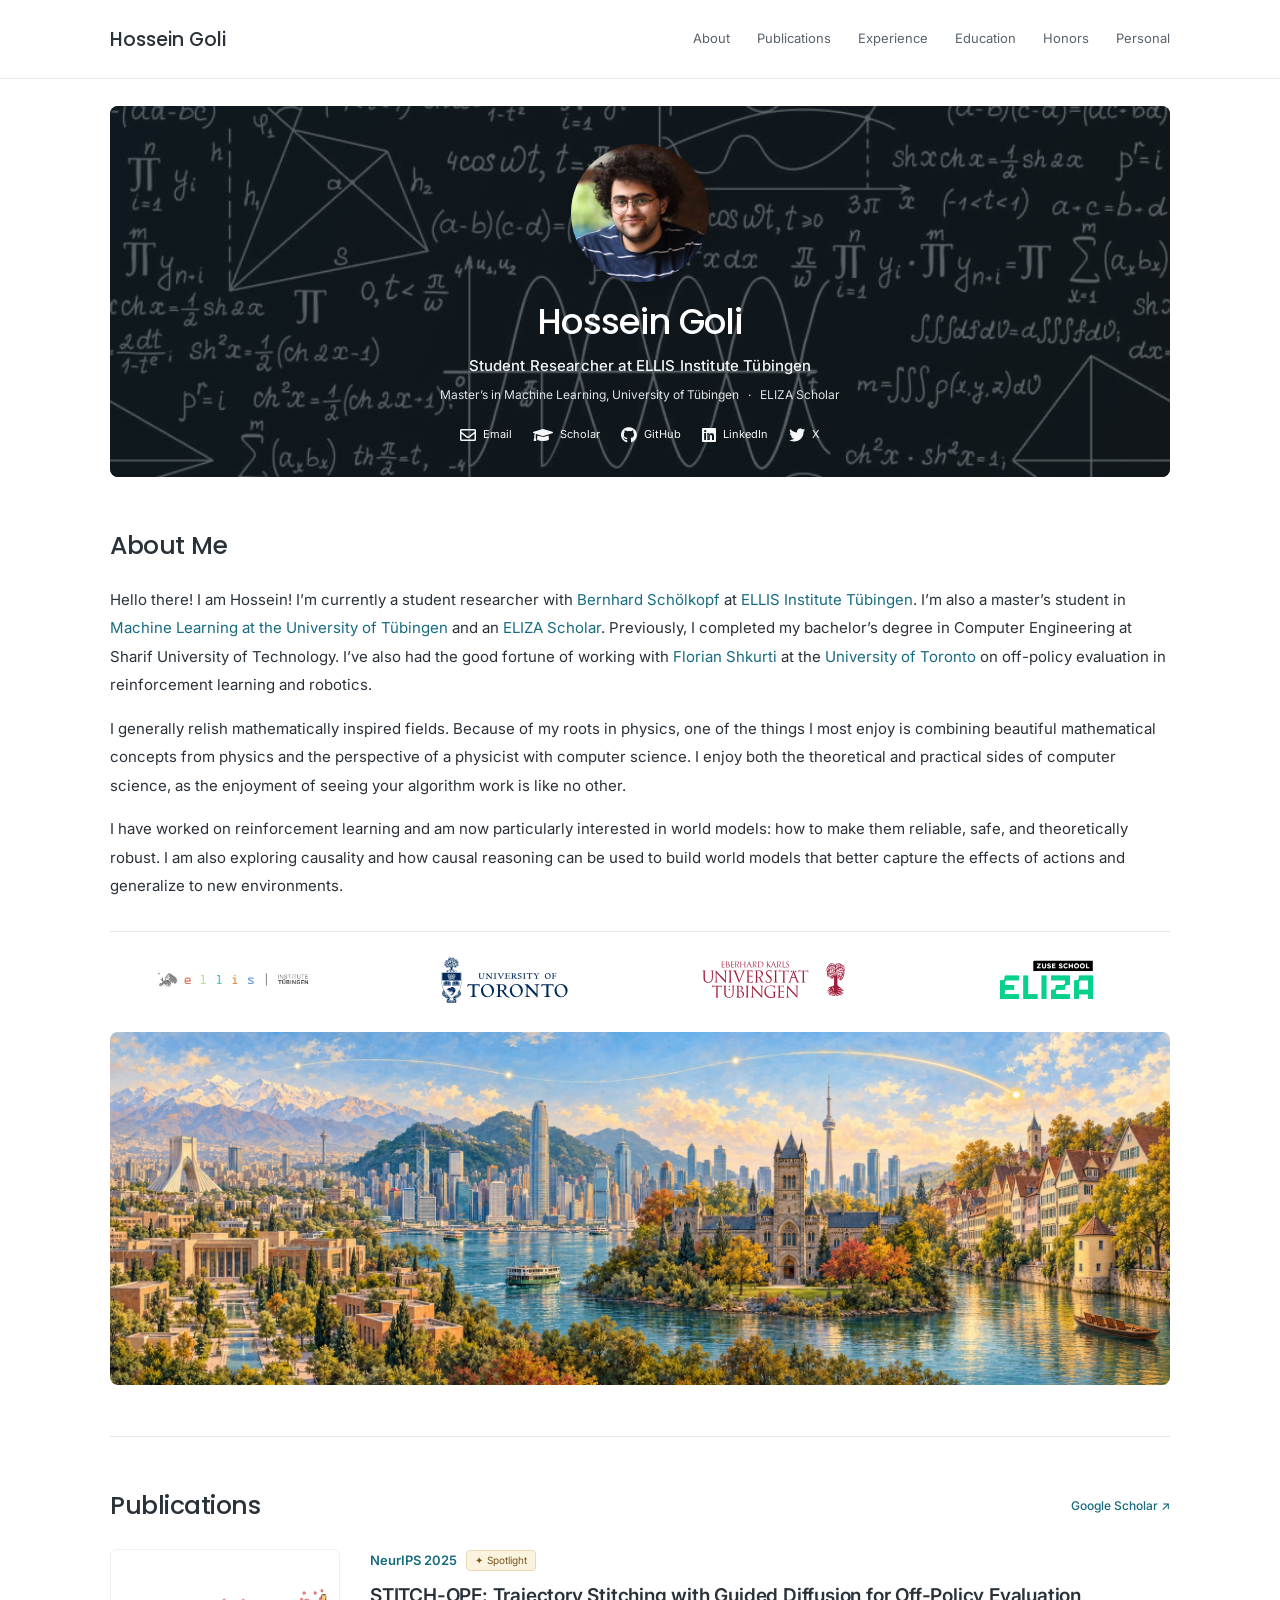
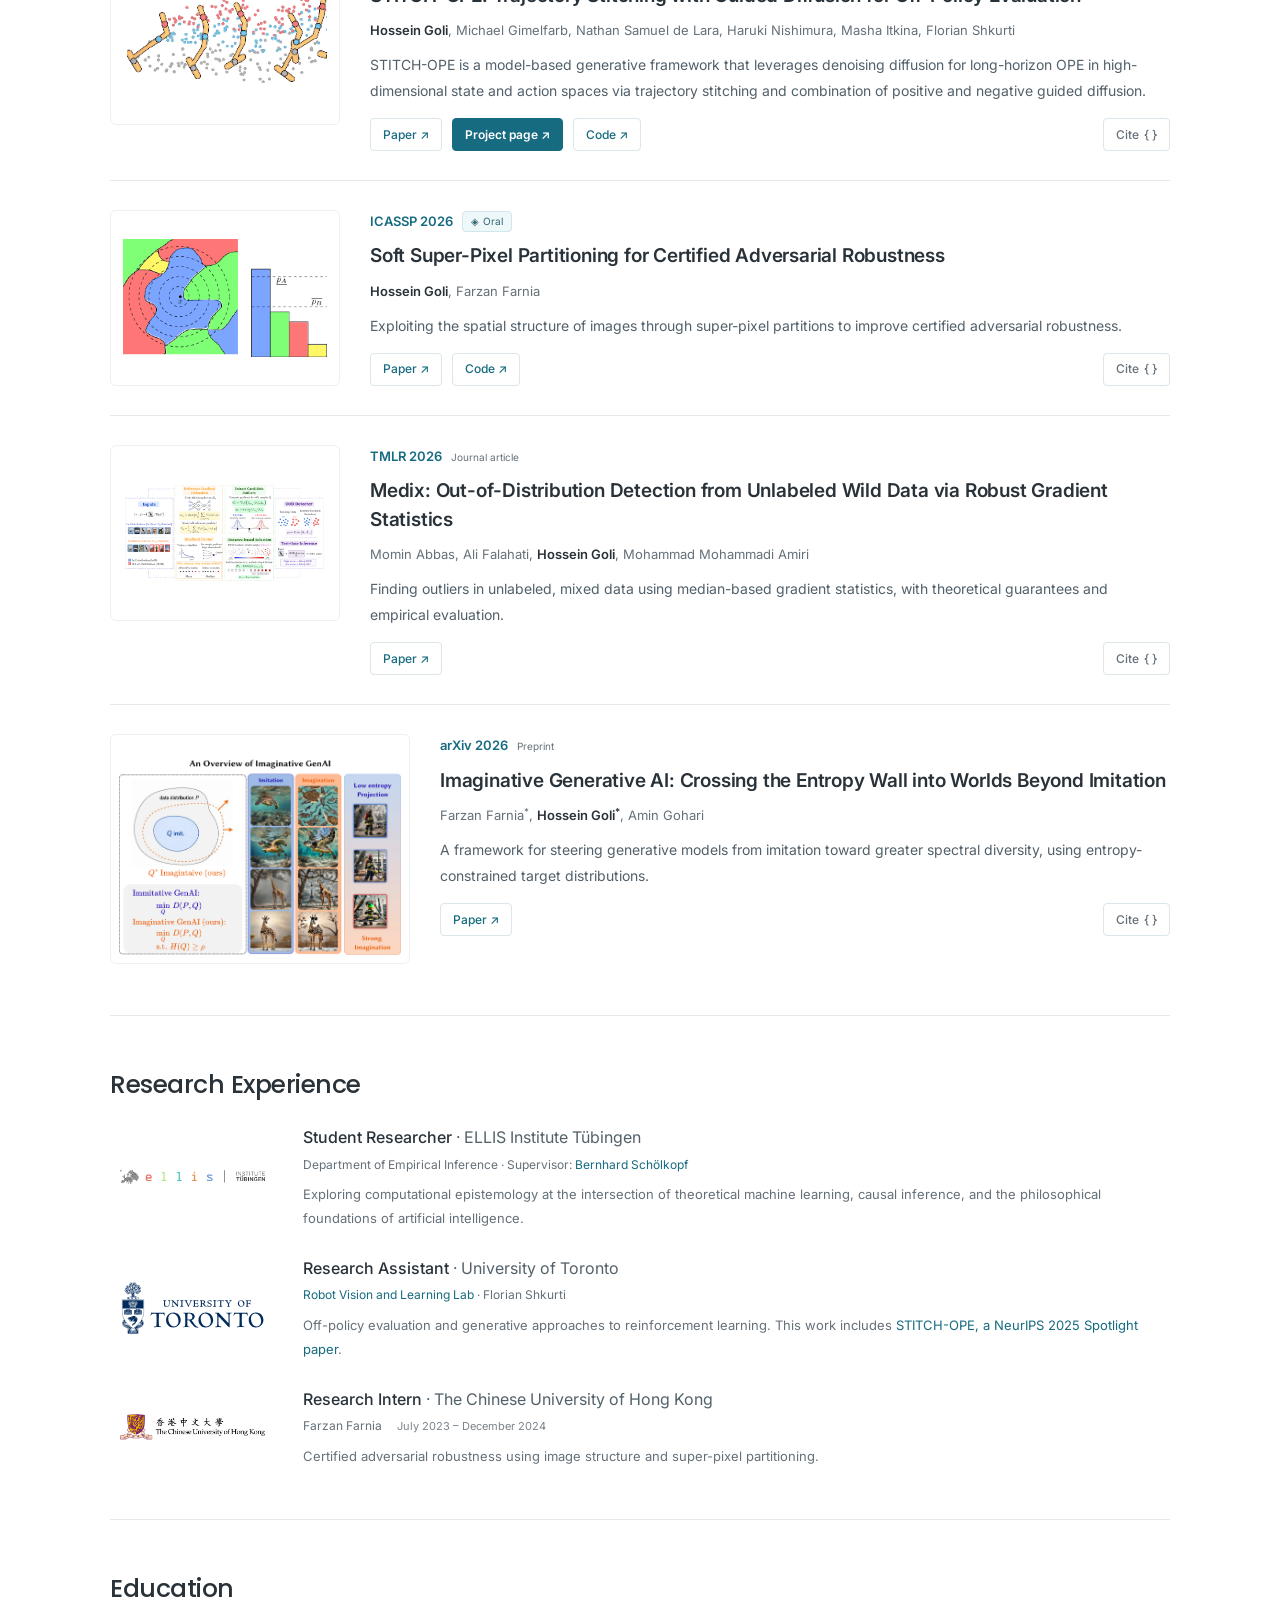
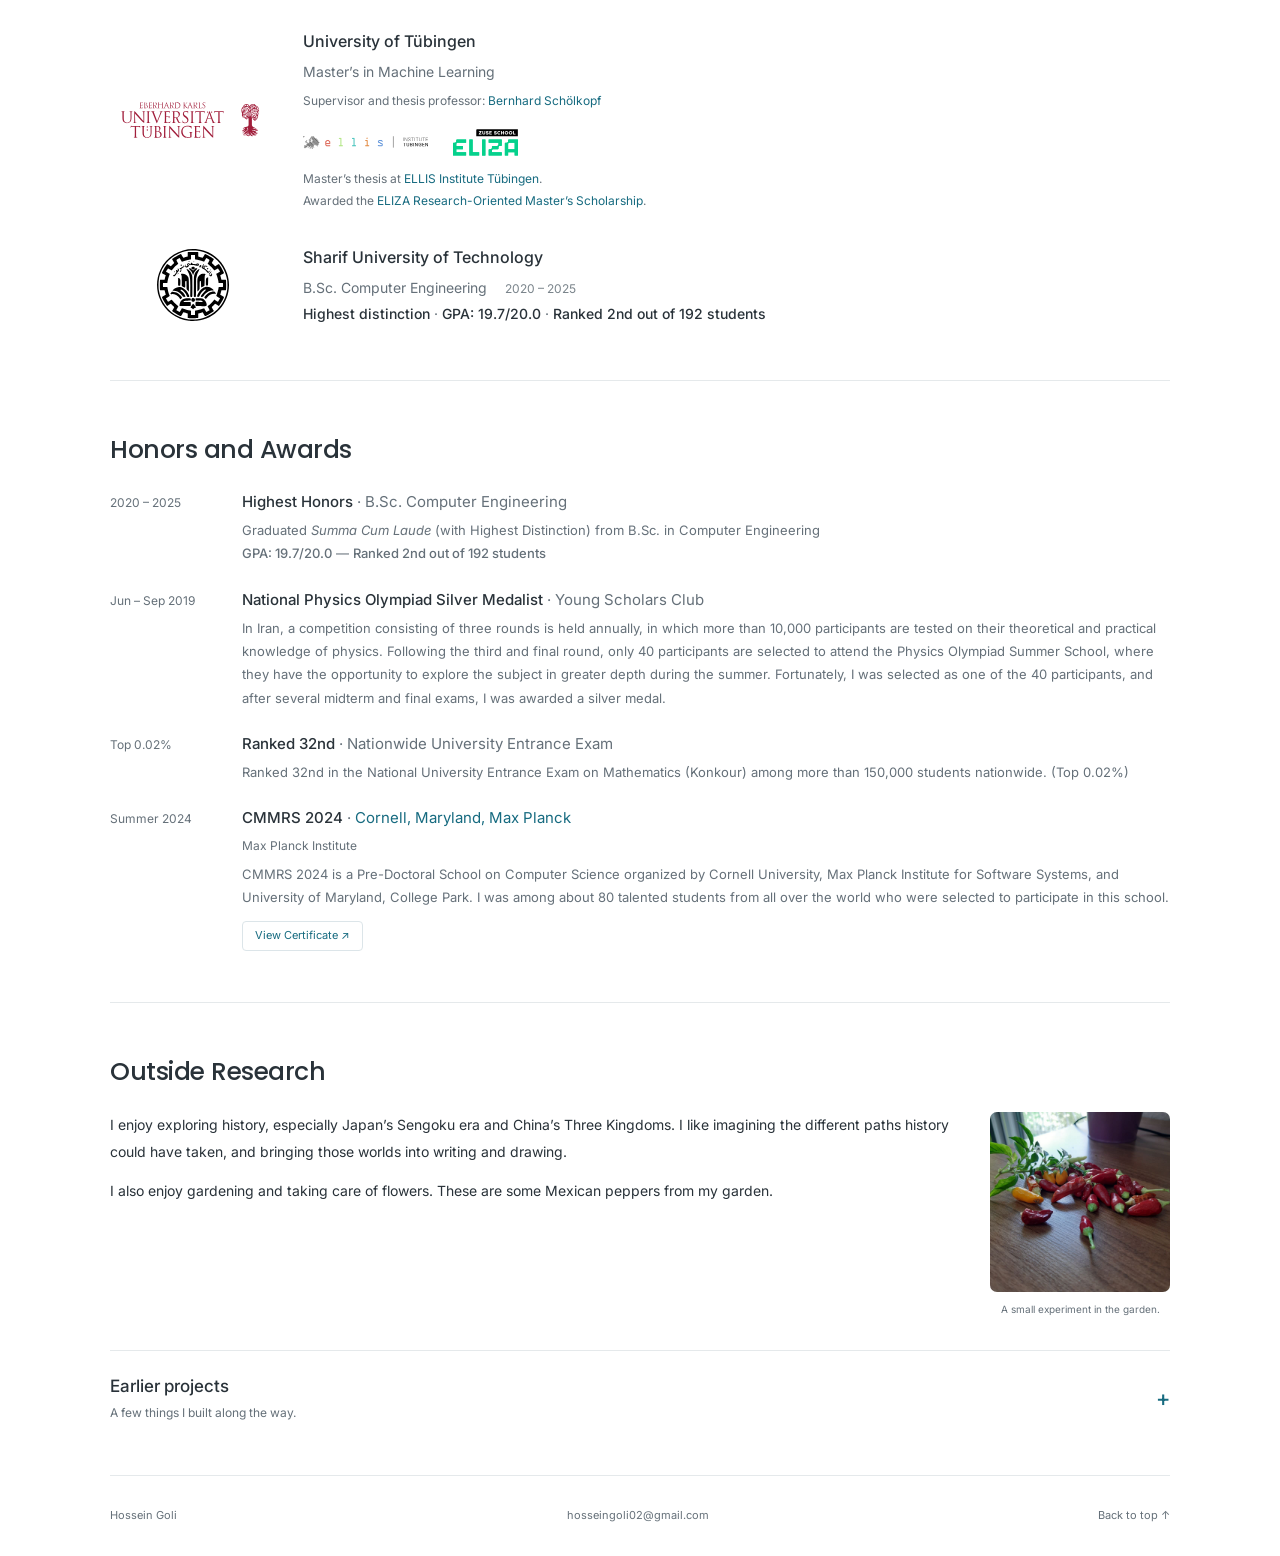
==== commit a59f7d79: "Update personal introduction in index.html" ====
--- a/index.html
+++ b/index.html
@@ -4,10 +4,10 @@
   <meta charset="utf-8">
   <meta name="viewport" content="width=device-width, initial-scale=1">
   <meta name="google-site-verification" content="JiIGxgBzDaIIcheO_4Y36lneiAfvYc4C6BI2XhHV5xU">
-  <meta name="description" content="Hossein Goli — Student Researcher at ELLIS Institute Tübingen, Machine Learning master’s student at the University of Tübingen, and ELIZA scholarship recipient. Work in reinforcement learning and current interests in reliable, safe, theoretically robust world models and causal reasoning.">
+  <meta name="description" content="Hossein Goli — student researcher at ELLIS Institute Tübingen, exploring world models, causal reasoning, and reinforcement learning.">
   <meta name="theme-color" content="#ffffff">
   <meta property="og:title" content="Hossein Goli — Personal Website">
-  <meta property="og:description" content="Research, publications, and background in machine learning, mathematics, and physics.">
+  <meta property="og:description" content="Hossein Goli — student researcher at ELLIS Institute Tübingen, exploring world models, causal reasoning, and reinforcement learning.">
   <meta property="og:type" content="website">
   <meta property="og:url" content="https://hgoli02.github.io/">
   <meta property="og:image" content="https://hgoli02.github.io/images/hossein-goli.jpeg">
@@ -48,7 +48,7 @@
     </section>
     <section class="about-section section" id="about" aria-labelledby="about-title">
       <h2 id="about-title">About Me</h2>
-      <p>Hello there! I am Hossein! I’m currently a student researcher with my supervisor and thesis professor, <a href="https://tuebingen.ellis.eu/en/people/bernhard-scholkopf" target="_blank" rel="noopener">Bernhard Schölkopf</a> at <a href="https://tuebingen.ellis.eu/en" target="_blank" rel="noopener">ELLIS Institute Tübingen</a>. I’m also a master’s student in <a href="https://uni-tuebingen.de/en/140323" target="_blank" rel="noopener">Machine Learning at the University of Tübingen</a> and an <a href="https://eliza.school/" target="_blank" rel="noopener">ELIZA Scholar</a>. Previously, I completed my bachelor’s degree in Computer Engineering at Sharif University of Technology. I’ve also had the good fortune of working with <a href="https://www.cs.toronto.edu/~florian/" target="_blank" rel="noopener">Florian Shkurti</a> at the <a href="https://www.utoronto.ca/" target="_blank" rel="noopener">University of Toronto</a> on off-policy evaluation in reinforcement learning and robotics.</p>
+      <p>Hello there! I am Hossein! I’m currently a student researcher with  <a href="https://tuebingen.ellis.eu/en/people/bernhard-scholkopf" target="_blank" rel="noopener">Bernhard Schölkopf</a> at <a href="https://tuebingen.ellis.eu/en" target="_blank" rel="noopener">ELLIS Institute Tübingen</a>. I’m also a master’s student in <a href="https://uni-tuebingen.de/en/140323" target="_blank" rel="noopener">Machine Learning at the University of Tübingen</a> and an <a href="https://eliza.school/" target="_blank" rel="noopener">ELIZA Scholar</a>. Previously, I completed my bachelor’s degree in Computer Engineering at Sharif University of Technology. I’ve also had the good fortune of working with <a href="https://www.cs.toronto.edu/~florian/" target="_blank" rel="noopener">Florian Shkurti</a> at the <a href="https://www.utoronto.ca/" target="_blank" rel="noopener">University of Toronto</a> on off-policy evaluation in reinforcement learning and robotics.</p>
       <p>I generally relish mathematically inspired fields. Because of my roots in physics, one of the things I most enjoy is combining beautiful mathematical concepts from physics and the perspective of a physicist with computer science. I enjoy both the theoretical and practical sides of computer science, as the enjoyment of seeing your algorithm work is like no other.</p>
       <p>I have worked on reinforcement learning and am now particularly interested in world models: how to make them reliable, safe, and theoretically robust. I am also exploring causality and how causal reasoning can be used to build world models that better capture the effects of actions and generalize to new environments.</p>
       <div class="affiliation-logos" aria-label="Research, education, and scholarship affiliations">
@@ -101,12 +101,12 @@
             <a href="https://eliza.school/" target="_blank" rel="noopener"><img src="images/affiliations/eliza.svg" width="75" height="33" alt="Zuse School ELIZA" loading="lazy"></a>
           </div>
           <p class="education-affiliation-note">Master’s thesis at <a href="https://tuebingen.ellis.eu/en" target="_blank" rel="noopener">ELLIS Institute Tübingen</a>.<br>Awarded the <a href="https://eliza.school/" target="_blank" rel="noopener">ELIZA Research-Oriented Master’s Scholarship</a>.</p></div></article>
-        <article class="education-row"><a class="institution-logo sharif-logo" href="https://www.sharif.ir/" target="_blank" rel="noopener"><img src="images/affiliations/sharif.svg" width="72" height="72" alt="Sharif University of Technology" loading="lazy"></a><div><h3>Sharif University of Technology</h3><p>B.Sc. Computer Engineering <span class="education-date">2020 – 2025</span></p><p class="education-distinction"><strong>Highest distinction</strong> · <strong>GPA: 19.7/20.0</strong> · <strong>Ranked 2nd out of 192 students</strong></p></div></article>
+        <article class="education-row"><a class="institution-logo sharif-logo" href="https://www.sharif.ir/" target="_blank" rel="noopener"><img src="images/affiliations/sharif.svg" width="72" height="72" alt="Sharif University of Technology" loading="lazy"></a><div><h3>Sharif University of Technology</h3><p>B.Sc. Computer Engineering <span class="education-date">2020 – 2025</span></p><p class="education-distinction"><span data-nosnippet><strong>Highest distinction</strong> · <strong>GPA: 19.7/20.0</strong> · <strong>Ranked 2nd out of 192 students</strong></span></p></div></article>
       </div>
     </section>
     <section class="honors-section section" id="honors" aria-labelledby="honors-title">
       <h2 id="honors-title">Honors and Awards</h2>
-      <div class="honors-list">
+      <div class="honors-list" data-nosnippet>
         <article class="honor"><span class="honor-year">2020 – 2025</span><div><h3>Highest Honors <span>· B.Sc. Computer Engineering</span></h3><p>Graduated <em>Summa Cum Laude</em> (with Highest Distinction) from B.Sc. in Computer Engineering<br><strong>GPA: 19.7/20.0</strong> — <strong>Ranked 2nd out of 192 students</strong></p></div></article>
         <article class="honor"><span class="honor-year">Jun – Sep 2019</span><div><h3>National Physics Olympiad Silver Medalist <span>· Young Scholars Club</span></h3><p>In Iran, a competition consisting of three rounds is held annually, in which more than 10,000 participants are tested on their theoretical and practical knowledge of physics. Following the third and final round, only 40 participants are selected to attend the Physics Olympiad Summer School, where they have the opportunity to explore the subject in greater depth during the summer. Fortunately, I was selected as one of the 40 participants, and after several midterm and final exams, I was awarded a silver medal.</p></div></article>
         <article class="honor"><span class="honor-year">Top 0.02%</span><div><h3>Ranked 32nd <span>· Nationwide University Entrance Exam</span></h3><p>Ranked 32nd in the National University Entrance Exam on Mathematics (Konkour) among more than 150,000 students nationwide. (Top 0.02%)</p></div></article>
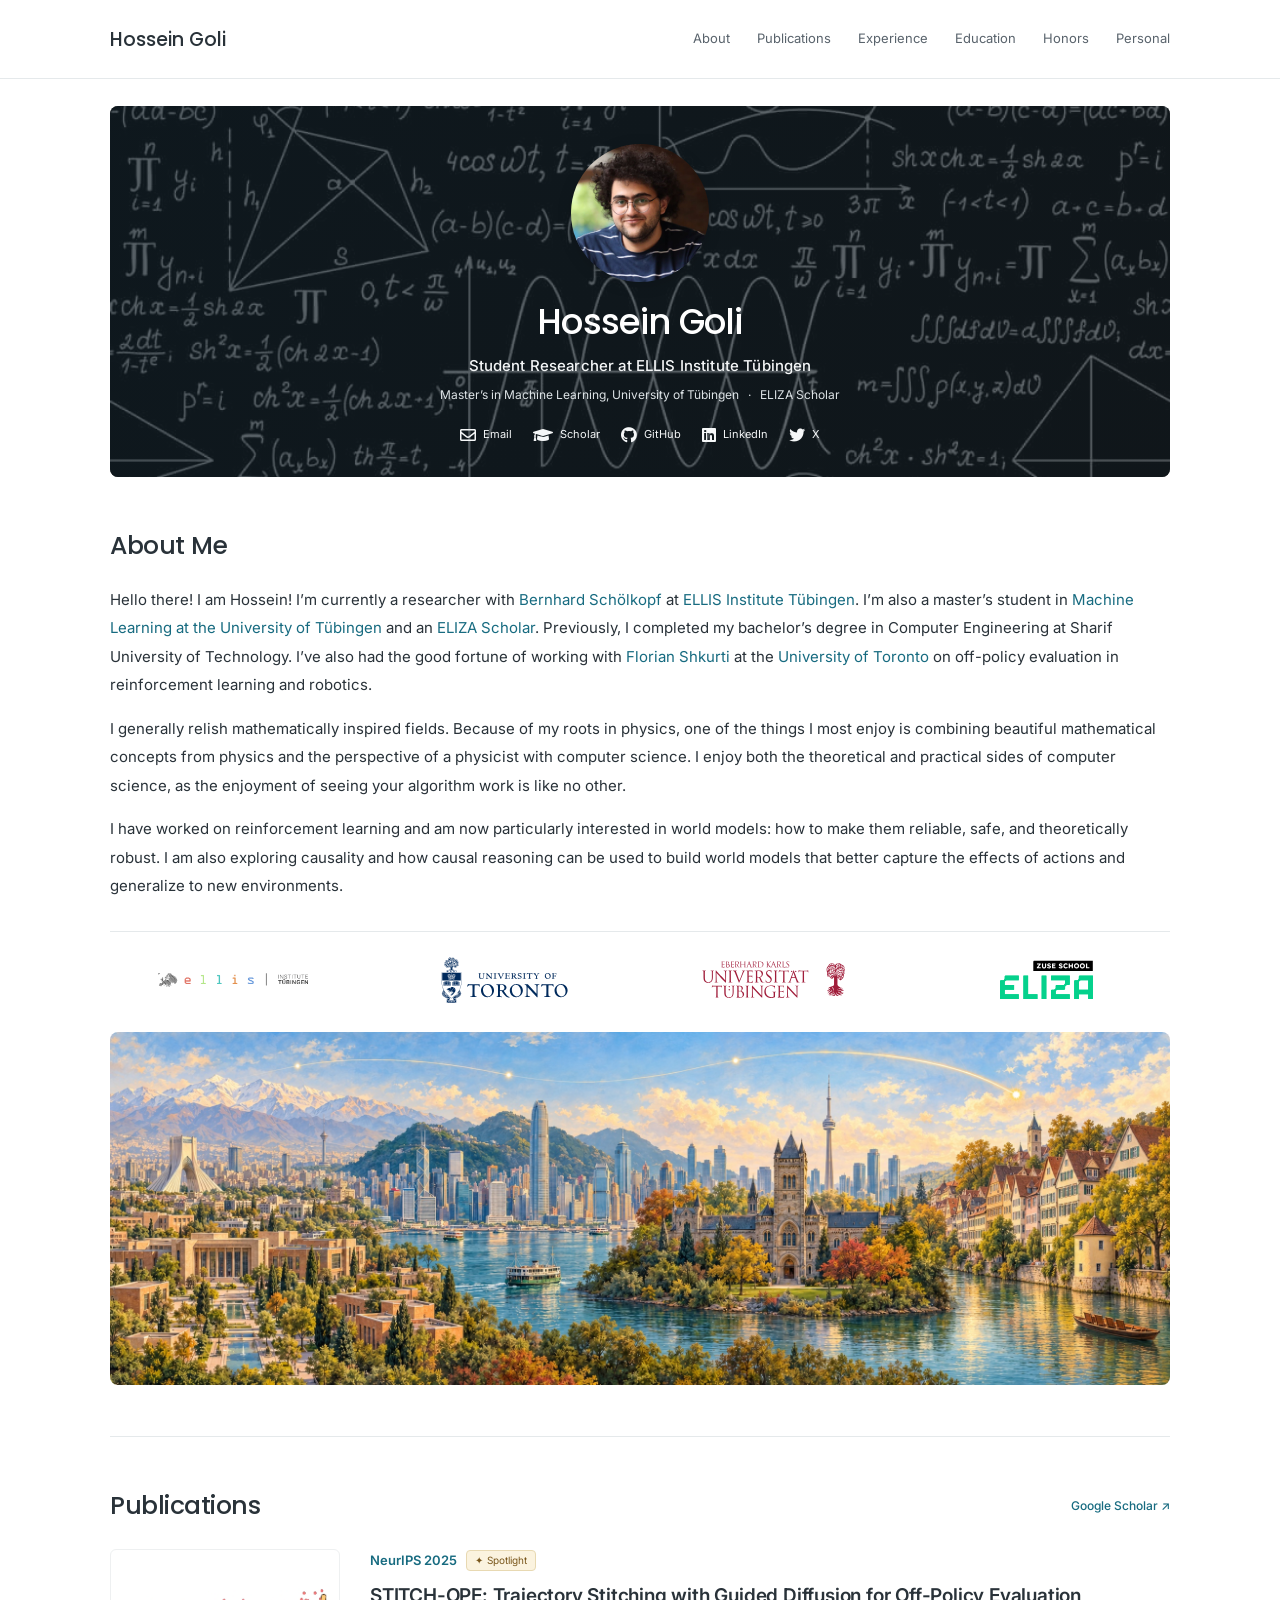
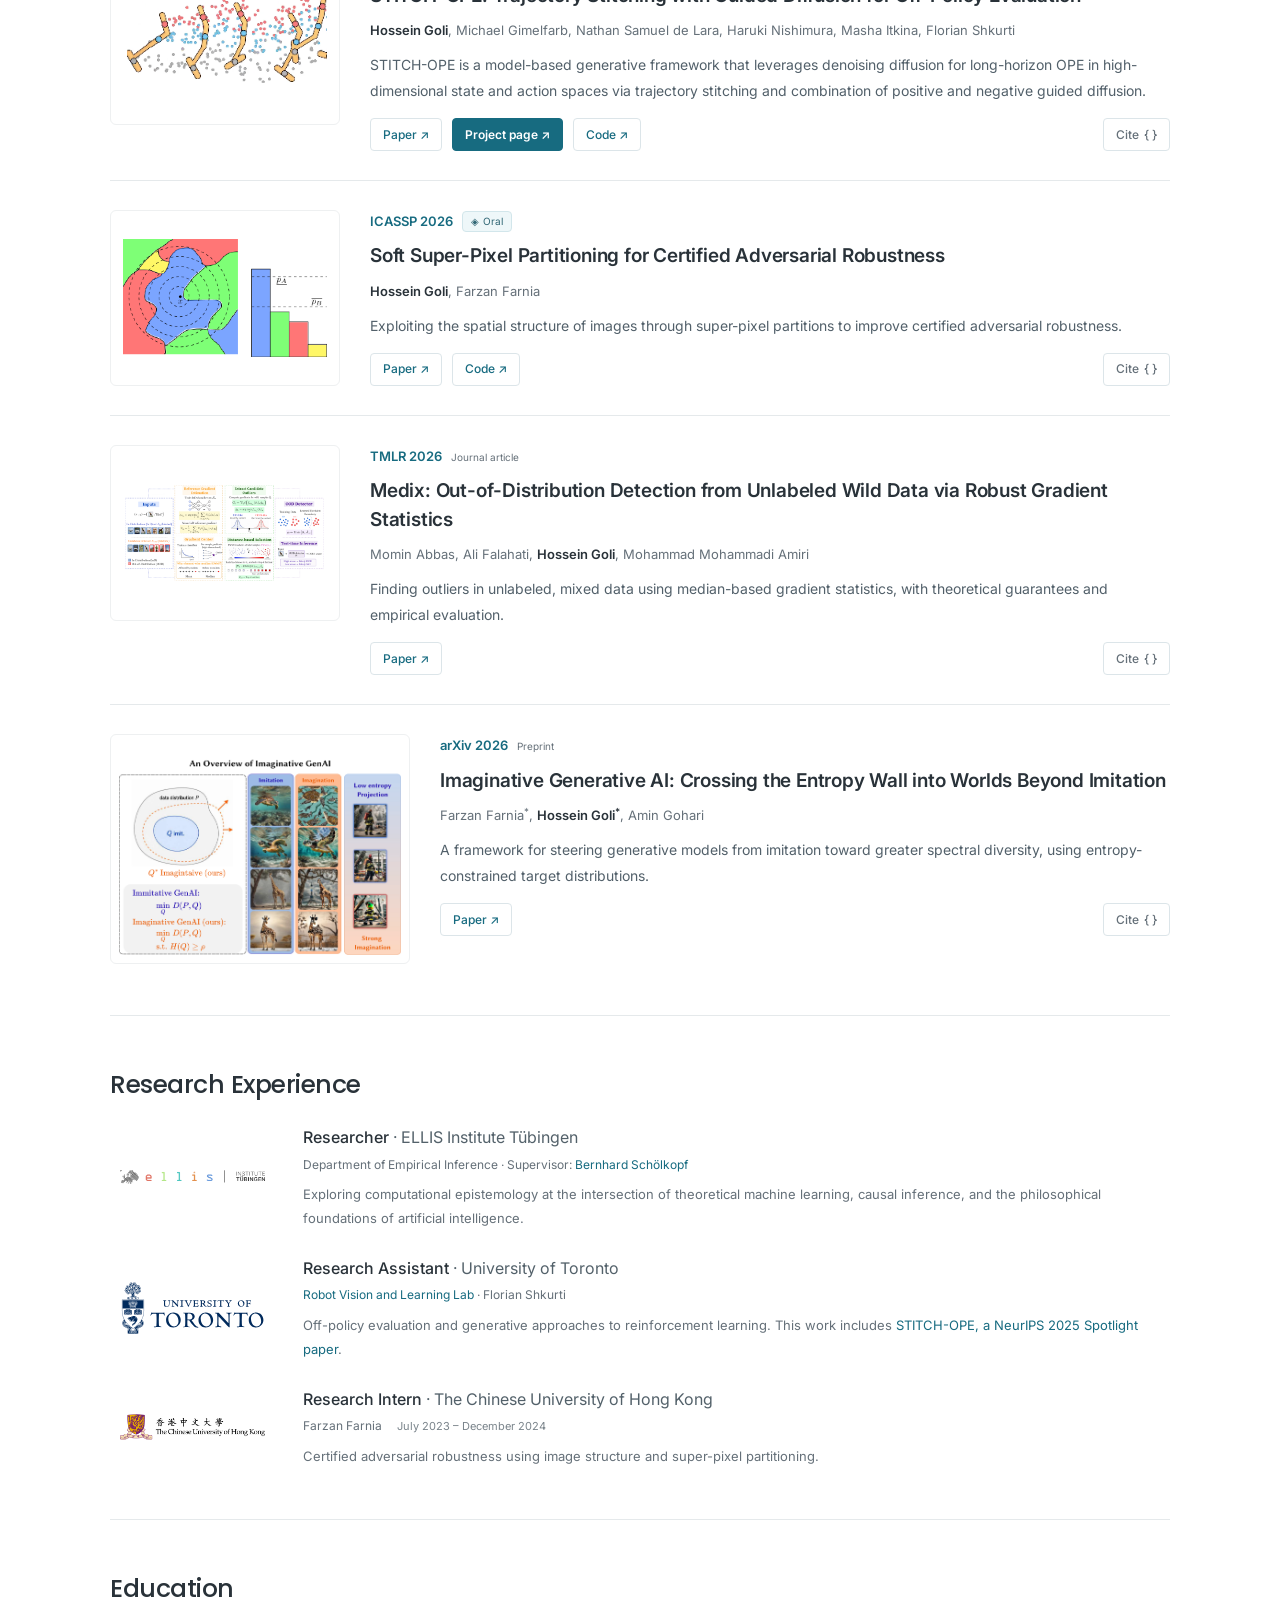
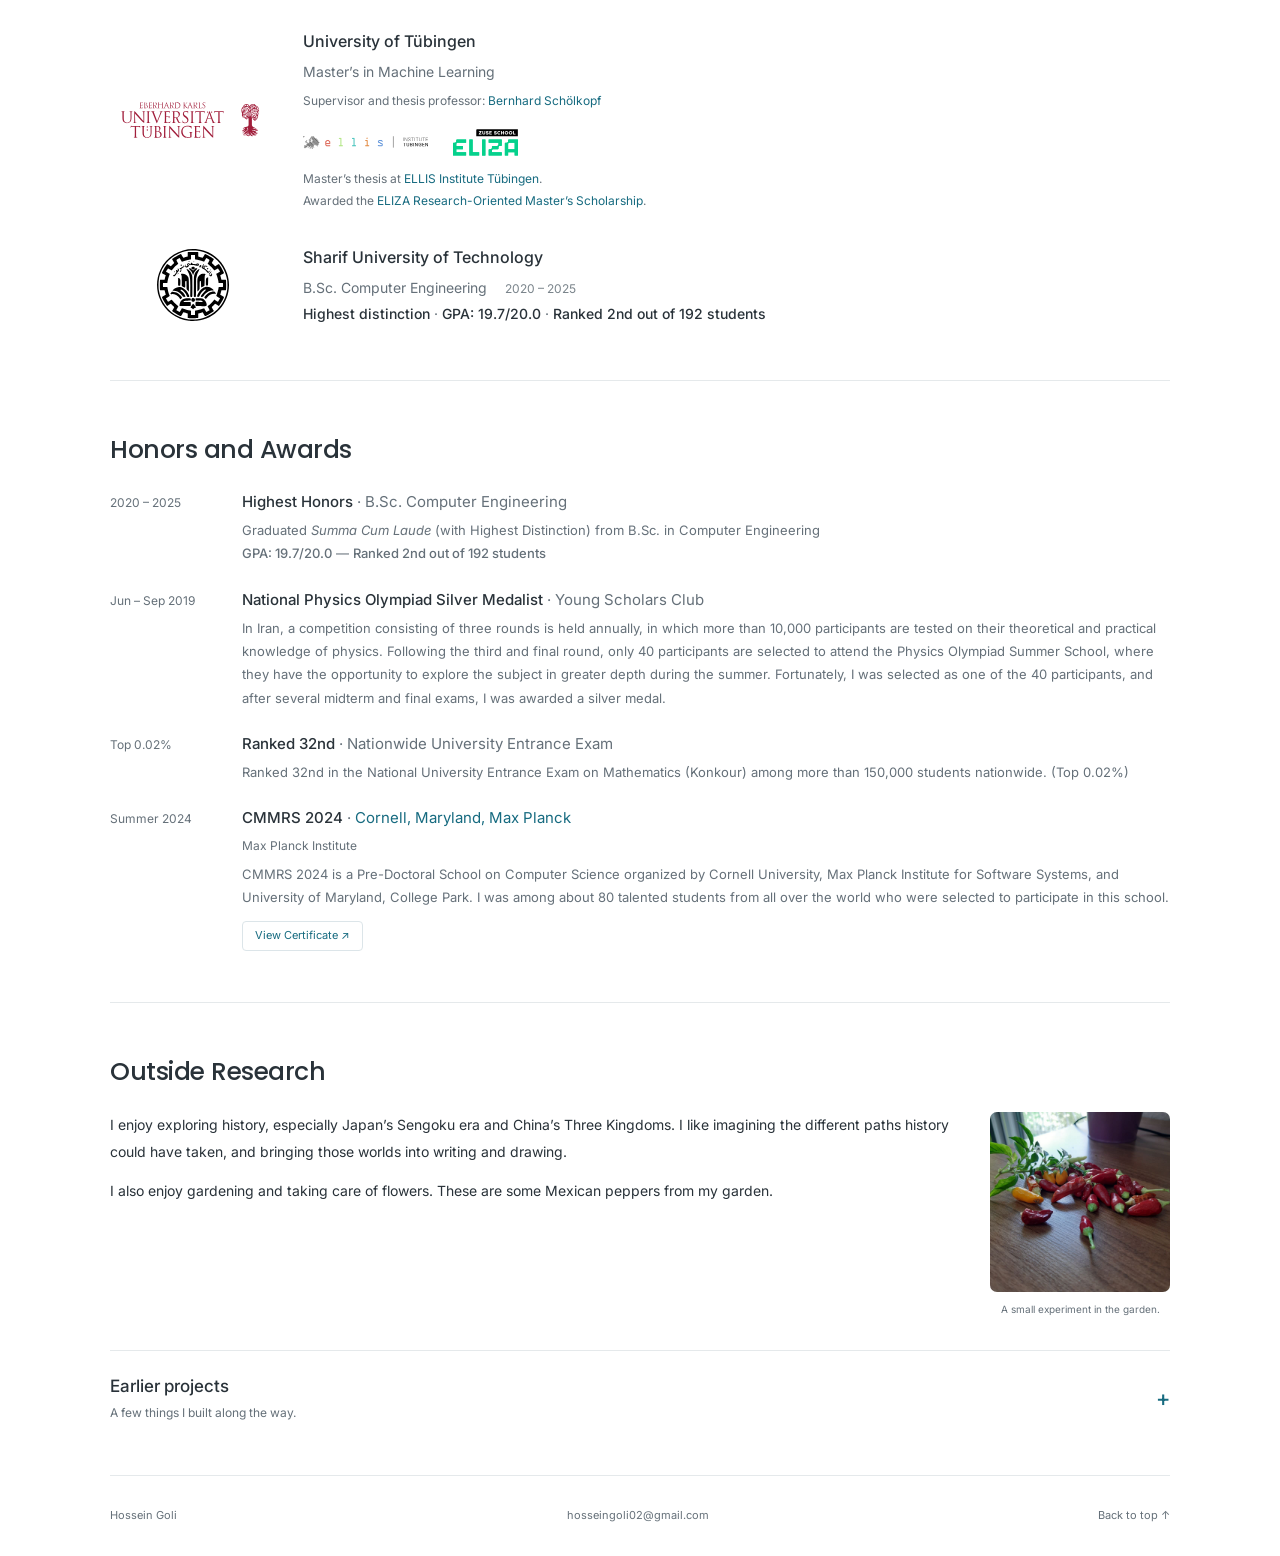
==== commit 70b62e8d: "Update researcher title and description in index.html" ====
--- a/index.html
+++ b/index.html
@@ -4,7 +4,7 @@
   <meta charset="utf-8">
   <meta name="viewport" content="width=device-width, initial-scale=1">
   <meta name="google-site-verification" content="JiIGxgBzDaIIcheO_4Y36lneiAfvYc4C6BI2XhHV5xU">
-  <meta name="description" content="Hossein Goli — student researcher at ELLIS Institute Tübingen, exploring world models, causal reasoning, and reinforcement learning.">
+  <meta name="description" content="Hossein Goli —  researcher at ELLIS Institute Tübingen, exploring world models, causal reasoning, and reinforcement learning.">
   <meta name="theme-color" content="#ffffff">
   <meta property="og:title" content="Hossein Goli — Personal Website">
   <meta property="og:description" content="Hossein Goli — student researcher at ELLIS Institute Tübingen, exploring world models, causal reasoning, and reinforcement learning.">
@@ -48,7 +48,7 @@
     </section>
     <section class="about-section section" id="about" aria-labelledby="about-title">
       <h2 id="about-title">About Me</h2>
-      <p>Hello there! I am Hossein! I’m currently a student researcher with  <a href="https://tuebingen.ellis.eu/en/people/bernhard-scholkopf" target="_blank" rel="noopener">Bernhard Schölkopf</a> at <a href="https://tuebingen.ellis.eu/en" target="_blank" rel="noopener">ELLIS Institute Tübingen</a>. I’m also a master’s student in <a href="https://uni-tuebingen.de/en/140323" target="_blank" rel="noopener">Machine Learning at the University of Tübingen</a> and an <a href="https://eliza.school/" target="_blank" rel="noopener">ELIZA Scholar</a>. Previously, I completed my bachelor’s degree in Computer Engineering at Sharif University of Technology. I’ve also had the good fortune of working with <a href="https://www.cs.toronto.edu/~florian/" target="_blank" rel="noopener">Florian Shkurti</a> at the <a href="https://www.utoronto.ca/" target="_blank" rel="noopener">University of Toronto</a> on off-policy evaluation in reinforcement learning and robotics.</p>
+      <p>Hello there! I am Hossein! I’m currently a researcher with  <a href="https://tuebingen.ellis.eu/en/people/bernhard-scholkopf" target="_blank" rel="noopener">Bernhard Schölkopf</a> at <a href="https://tuebingen.ellis.eu/en" target="_blank" rel="noopener">ELLIS Institute Tübingen</a>. I’m also a master’s student in <a href="https://uni-tuebingen.de/en/140323" target="_blank" rel="noopener">Machine Learning at the University of Tübingen</a> and an <a href="https://eliza.school/" target="_blank" rel="noopener">ELIZA Scholar</a>. Previously, I completed my bachelor’s degree in Computer Engineering at Sharif University of Technology. I’ve also had the good fortune of working with <a href="https://www.cs.toronto.edu/~florian/" target="_blank" rel="noopener">Florian Shkurti</a> at the <a href="https://www.utoronto.ca/" target="_blank" rel="noopener">University of Toronto</a> on off-policy evaluation in reinforcement learning and robotics.</p>
       <p>I generally relish mathematically inspired fields. Because of my roots in physics, one of the things I most enjoy is combining beautiful mathematical concepts from physics and the perspective of a physicist with computer science. I enjoy both the theoretical and practical sides of computer science, as the enjoyment of seeing your algorithm work is like no other.</p>
       <p>I have worked on reinforcement learning and am now particularly interested in world models: how to make them reliable, safe, and theoretically robust. I am also exploring causality and how causal reasoning can be used to build world models that better capture the effects of actions and generalize to new environments.</p>
       <div class="affiliation-logos" aria-label="Research, education, and scholarship affiliations">
@@ -86,7 +86,7 @@
     <section class="experience-section section" id="experience" aria-labelledby="experience-title">
       <h2 id="experience-title">Research Experience</h2>
       <div class="experience-list">
-        <article class="experience-row"><a class="institution-logo" href="https://tuebingen.ellis.eu/en" target="_blank" rel="noopener"><img src="images/affiliations/ellis-institute.webp" width="145" height="65" alt="ELLIS Institute Tübingen" loading="lazy"></a><div><h3>Student Researcher <span>· ELLIS Institute Tübingen</span></h3><p class="experience-lab">Department of Empirical Inference · Supervisor: <a href="https://tuebingen.ellis.eu/en/people/bernhard-scholkopf" target="_blank" rel="noopener">Bernhard Schölkopf</a></p><p>Exploring computational epistemology at the intersection of theoretical machine learning, causal inference, and the philosophical foundations of artificial intelligence.</p></div></article>
+        <article class="experience-row"><a class="institution-logo" href="https://tuebingen.ellis.eu/en" target="_blank" rel="noopener"><img src="images/affiliations/ellis-institute.webp" width="145" height="65" alt="ELLIS Institute Tübingen" loading="lazy"></a><div><h3> Researcher <span>· ELLIS Institute Tübingen</span></h3><p class="experience-lab">Department of Empirical Inference · Supervisor: <a href="https://tuebingen.ellis.eu/en/people/bernhard-scholkopf" target="_blank" rel="noopener">Bernhard Schölkopf</a></p><p>Exploring computational epistemology at the intersection of theoretical machine learning, causal inference, and the philosophical foundations of artificial intelligence.</p></div></article>
         <article class="experience-row"><a class="institution-logo" href="https://www.utoronto.ca/" target="_blank" rel="noopener"><img src="images/affiliations/university-toronto.svg" width="145" height="65" alt="University of Toronto" loading="lazy"></a><div><h3>Research Assistant <span>· University of Toronto</span></h3><p class="experience-lab"><a href="https://rvl.cs.toronto.edu/" target="_blank" rel="noopener">Robot Vision and Learning Lab</a> · Florian Shkurti</p><p>Off-policy evaluation and generative approaches to reinforcement learning. This work includes <a href="#stitch-ope">STITCH-OPE, a NeurIPS 2025 Spotlight paper</a>.</p></div></article>
         <article class="experience-row"><a class="institution-logo" href="https://www.cuhk.edu.hk/" target="_blank" rel="noopener"><img src="images/affiliations/cuhk.png" width="145" height="65" alt="The Chinese University of Hong Kong" loading="lazy"></a><div><h3>Research Intern <span>· The Chinese University of Hong Kong</span></h3><p class="experience-lab">Farzan Farnia <span class="experience-date">July 2023 – December 2024</span></p><p>Certified adversarial robustness using image structure and super-pixel partitioning.</p></div></article>
       </div>
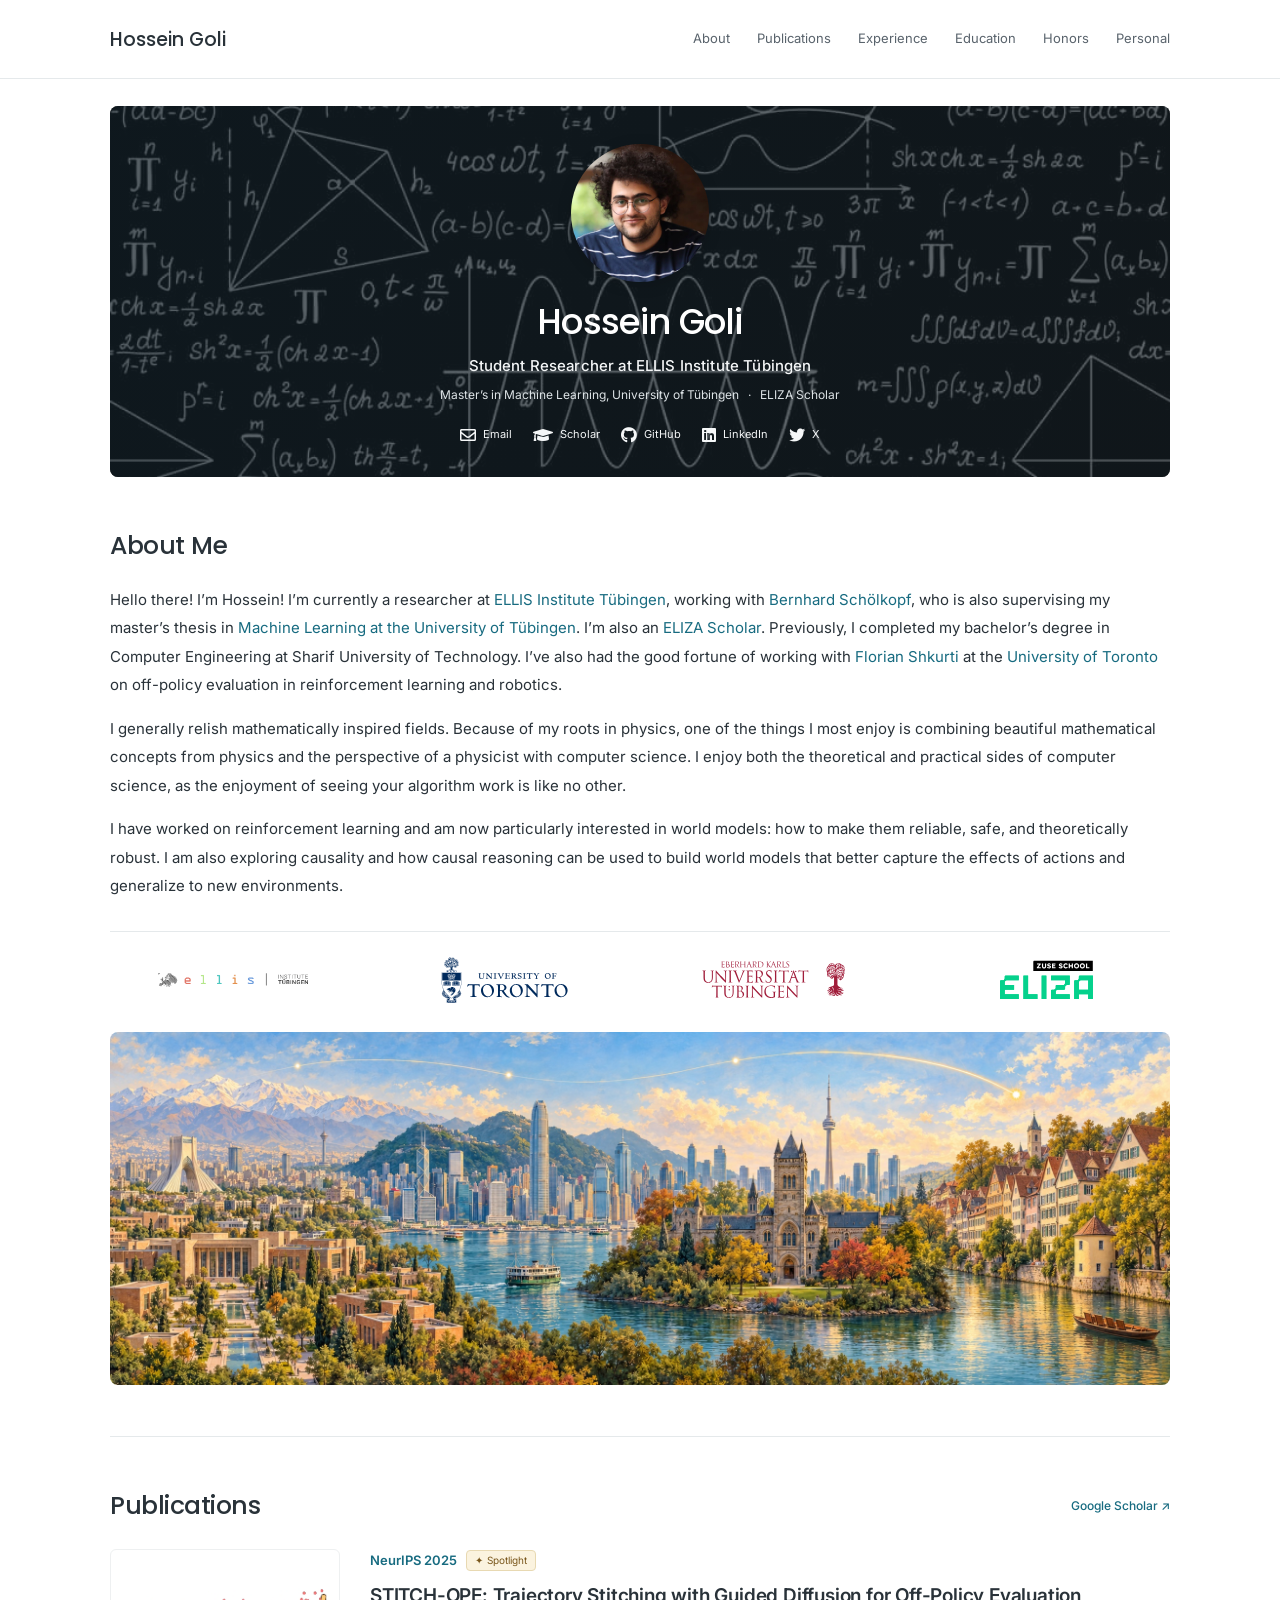
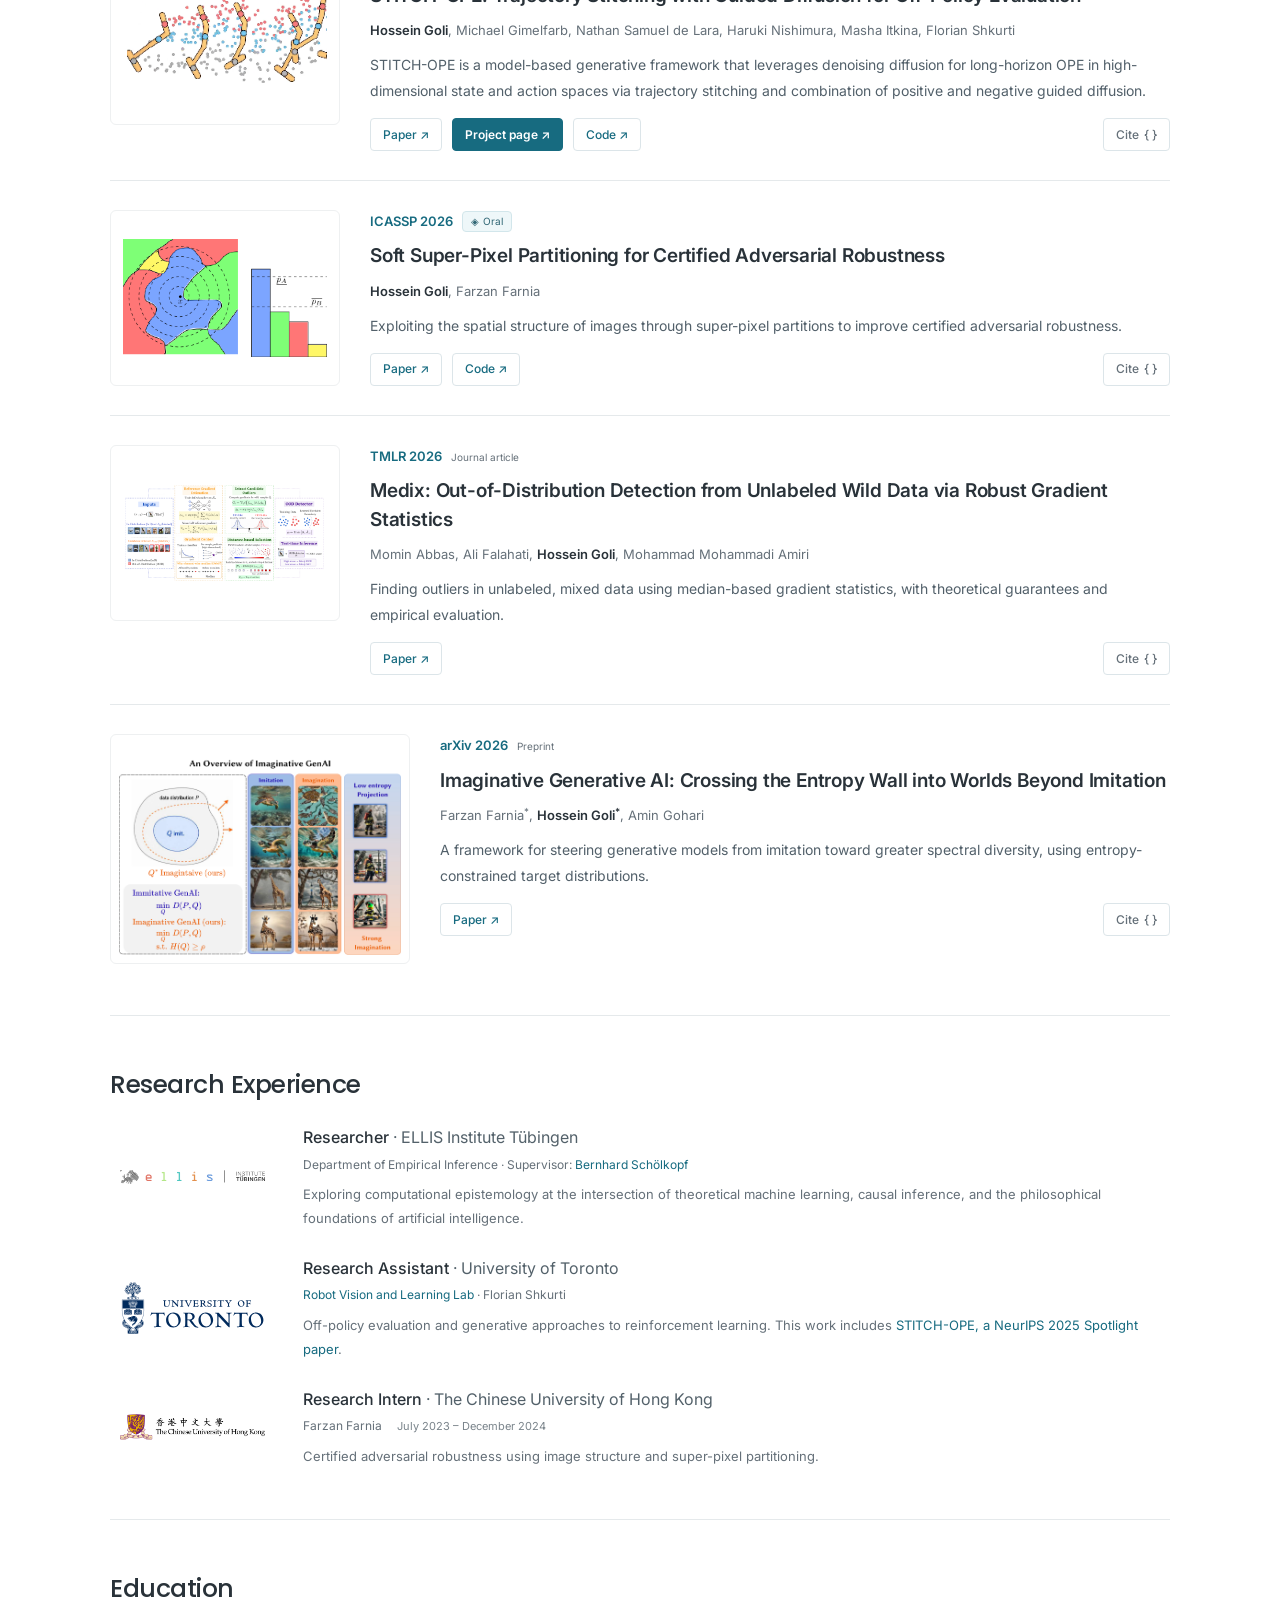
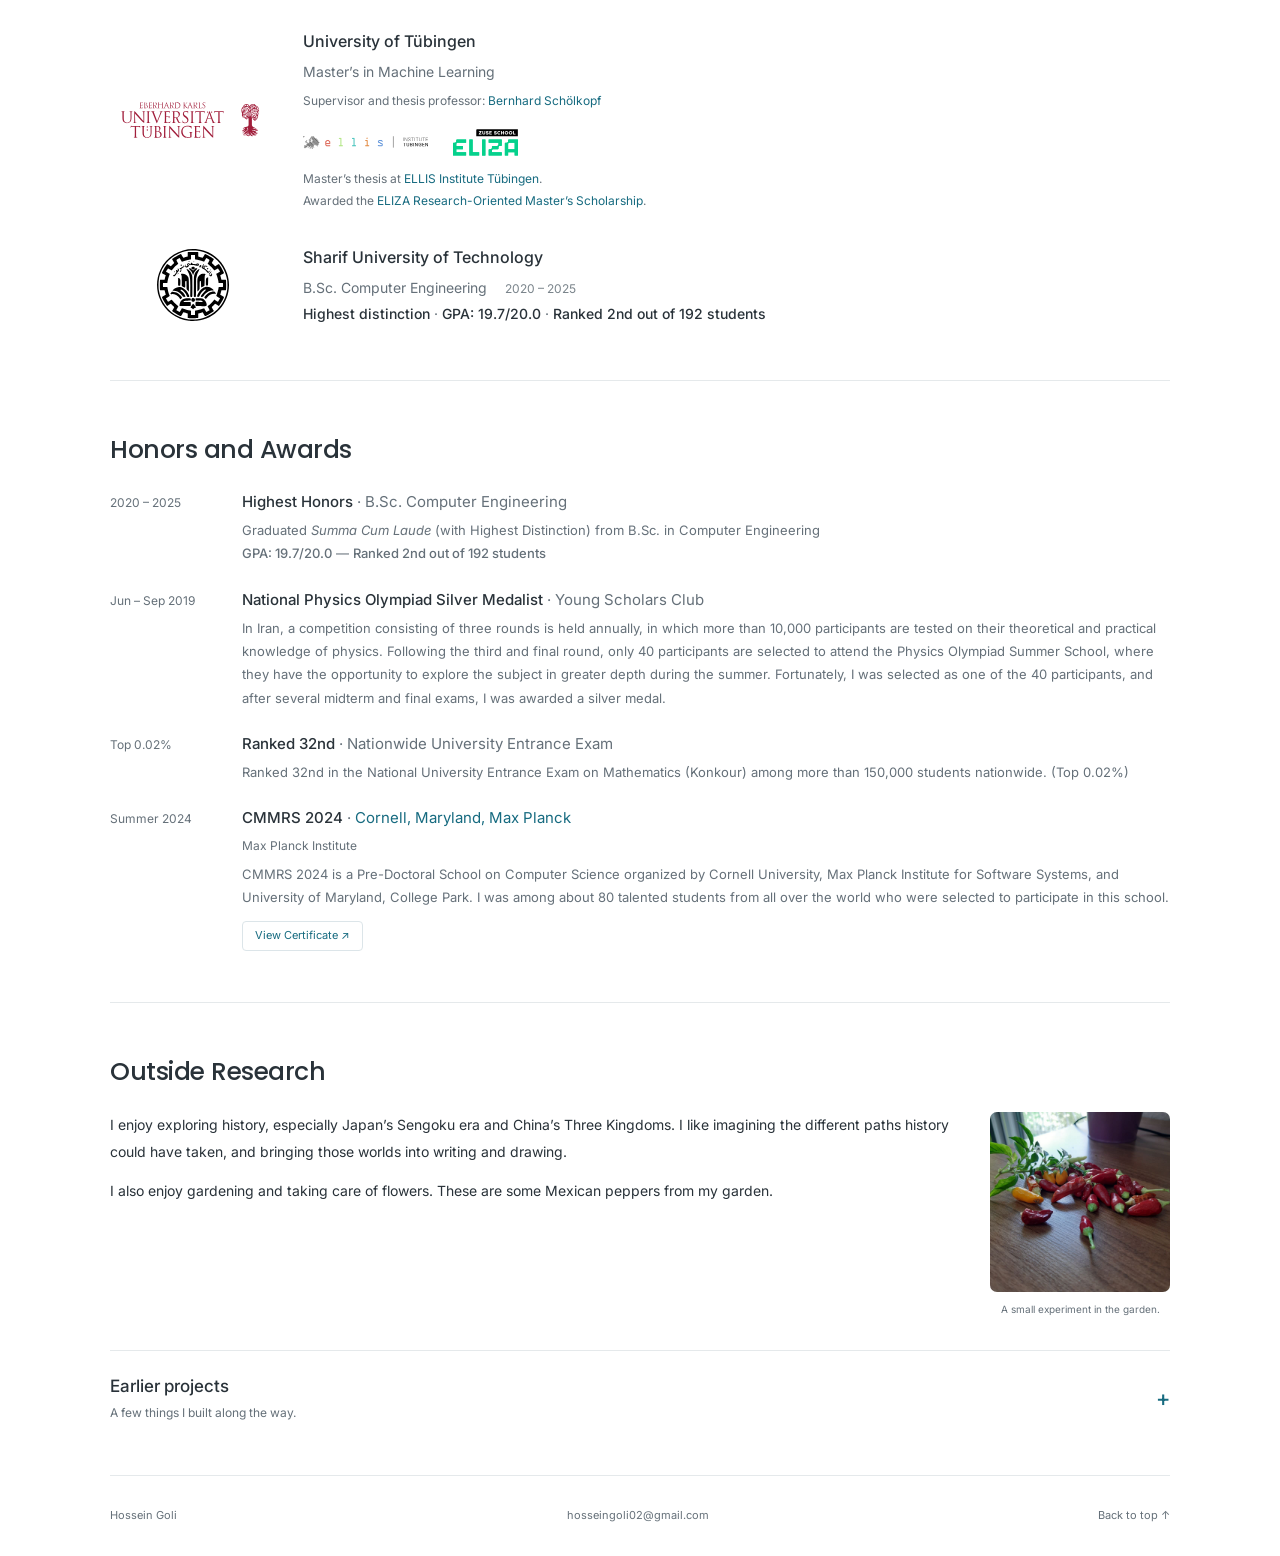
==== commit 6ec3196e: "Revise 'About Me' section for clarity Updated the 'About Me' section to enhance clarity and readabil" ====
--- a/index.html
+++ b/index.html
@@ -48,8 +48,20 @@
     </section>
     <section class="about-section section" id="about" aria-labelledby="about-title">
       <h2 id="about-title">About Me</h2>
-      <p>Hello there! I am Hossein! I’m currently a researcher with  <a href="https://tuebingen.ellis.eu/en/people/bernhard-scholkopf" target="_blank" rel="noopener">Bernhard Schölkopf</a> at <a href="https://tuebingen.ellis.eu/en" target="_blank" rel="noopener">ELLIS Institute Tübingen</a>. I’m also a master’s student in <a href="https://uni-tuebingen.de/en/140323" target="_blank" rel="noopener">Machine Learning at the University of Tübingen</a> and an <a href="https://eliza.school/" target="_blank" rel="noopener">ELIZA Scholar</a>. Previously, I completed my bachelor’s degree in Computer Engineering at Sharif University of Technology. I’ve also had the good fortune of working with <a href="https://www.cs.toronto.edu/~florian/" target="_blank" rel="noopener">Florian Shkurti</a> at the <a href="https://www.utoronto.ca/" target="_blank" rel="noopener">University of Toronto</a> on off-policy evaluation in reinforcement learning and robotics.</p>
-      <p>I generally relish mathematically inspired fields. Because of my roots in physics, one of the things I most enjoy is combining beautiful mathematical concepts from physics and the perspective of a physicist with computer science. I enjoy both the theoretical and practical sides of computer science, as the enjoyment of seeing your algorithm work is like no other.</p>
+<p>
+  Hello there! I’m Hossein! I’m currently a researcher at
+  <a href="https://tuebingen.ellis.eu/en" target="_blank" rel="noopener">ELLIS Institute Tübingen</a>,
+  working with
+  <a href="https://tuebingen.ellis.eu/en/people/bernhard-scholkopf" target="_blank" rel="noopener">Bernhard Schölkopf</a>,
+  who is also supervising my master’s thesis in
+  <a href="https://uni-tuebingen.de/en/140323" target="_blank" rel="noopener">Machine Learning at the University of Tübingen</a>.
+  I’m also an <a href="https://eliza.school/" target="_blank" rel="noopener">ELIZA Scholar</a>.
+  Previously, I completed my bachelor’s degree in Computer Engineering at Sharif University of Technology.
+  I’ve also had the good fortune of working with
+  <a href="https://www.cs.toronto.edu/~florian/" target="_blank" rel="noopener">Florian Shkurti</a>
+  at the <a href="https://www.utoronto.ca/" target="_blank" rel="noopener">University of Toronto</a>
+  on off-policy evaluation in reinforcement learning and robotics.
+</p>      <p>I generally relish mathematically inspired fields. Because of my roots in physics, one of the things I most enjoy is combining beautiful mathematical concepts from physics and the perspective of a physicist with computer science. I enjoy both the theoretical and practical sides of computer science, as the enjoyment of seeing your algorithm work is like no other.</p>
       <p>I have worked on reinforcement learning and am now particularly interested in world models: how to make them reliable, safe, and theoretically robust. I am also exploring causality and how causal reasoning can be used to build world models that better capture the effects of actions and generalize to new environments.</p>
       <div class="affiliation-logos" aria-label="Research, education, and scholarship affiliations">
         <a href="https://tuebingen.ellis.eu/en" target="_blank" rel="noopener"><img src="images/affiliations/ellis-institute.webp" alt="ELLIS Institute Tübingen" width="150" height="48"></a>
